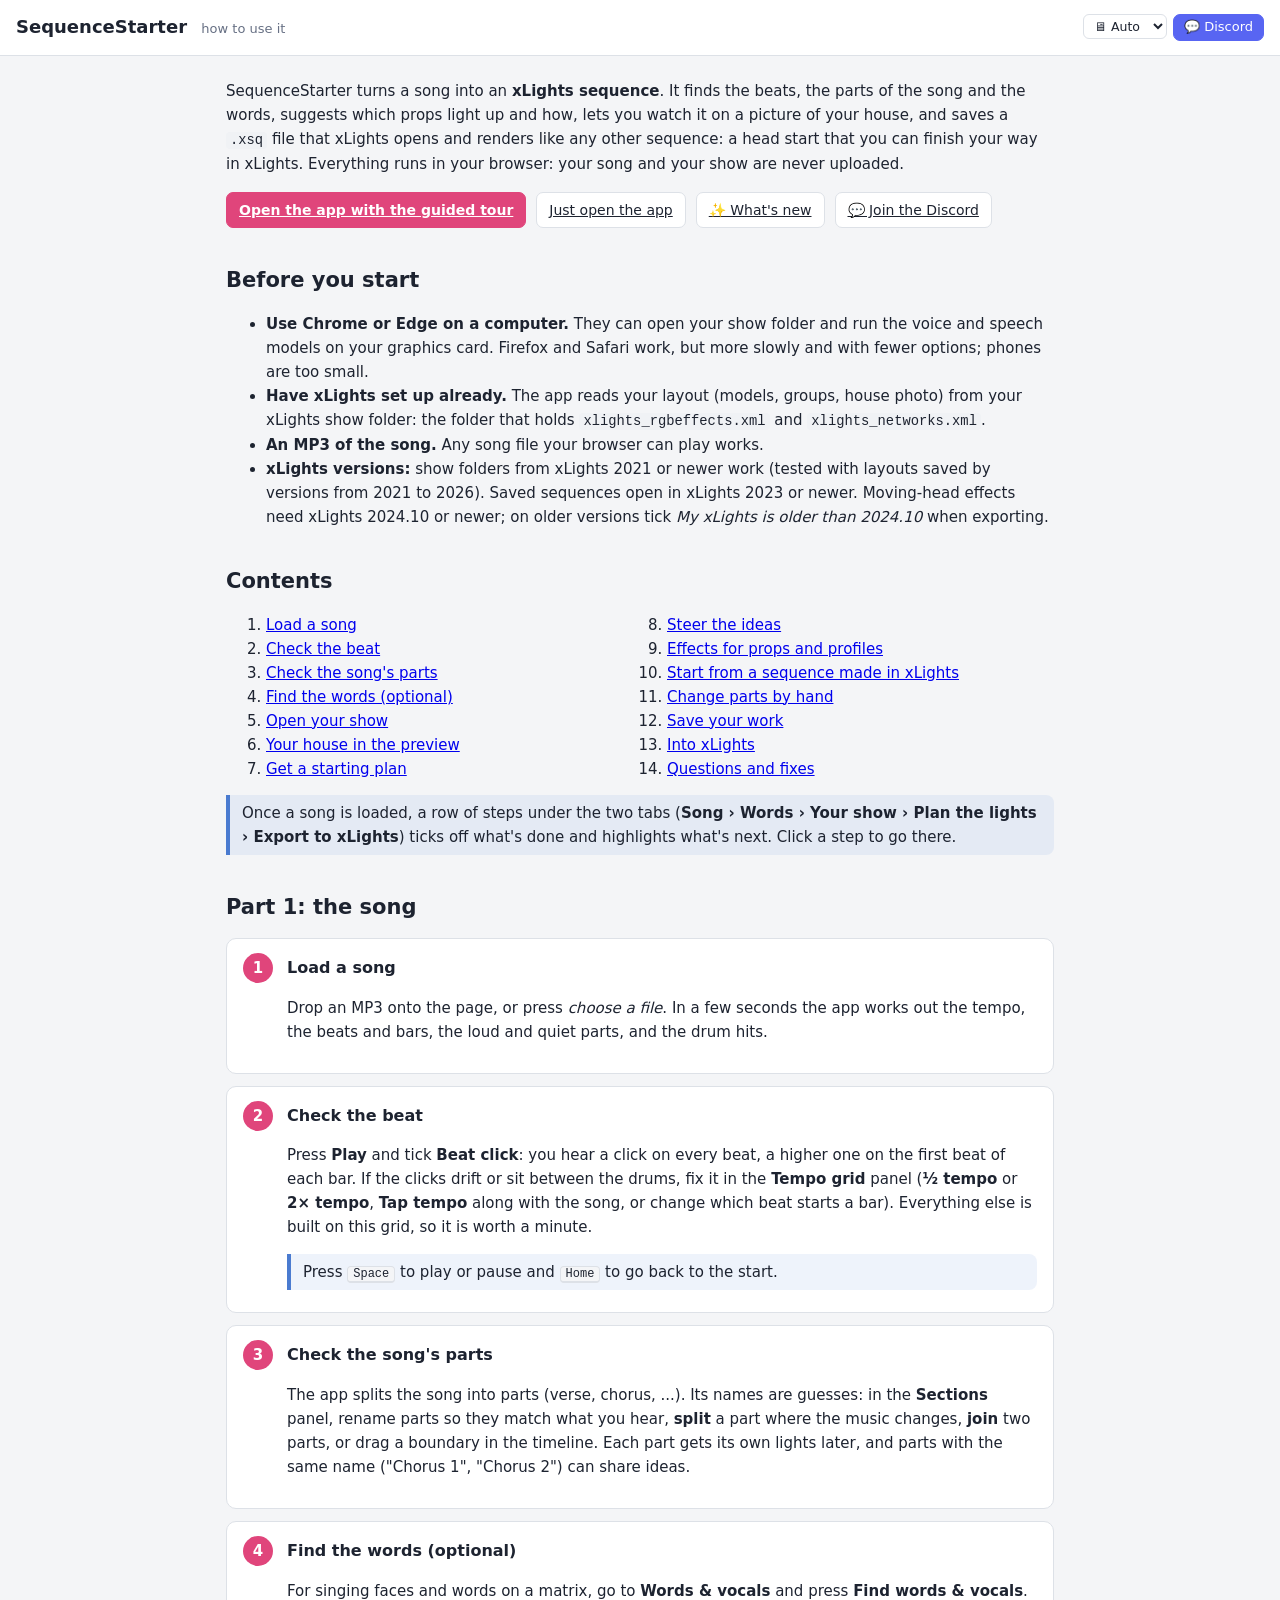
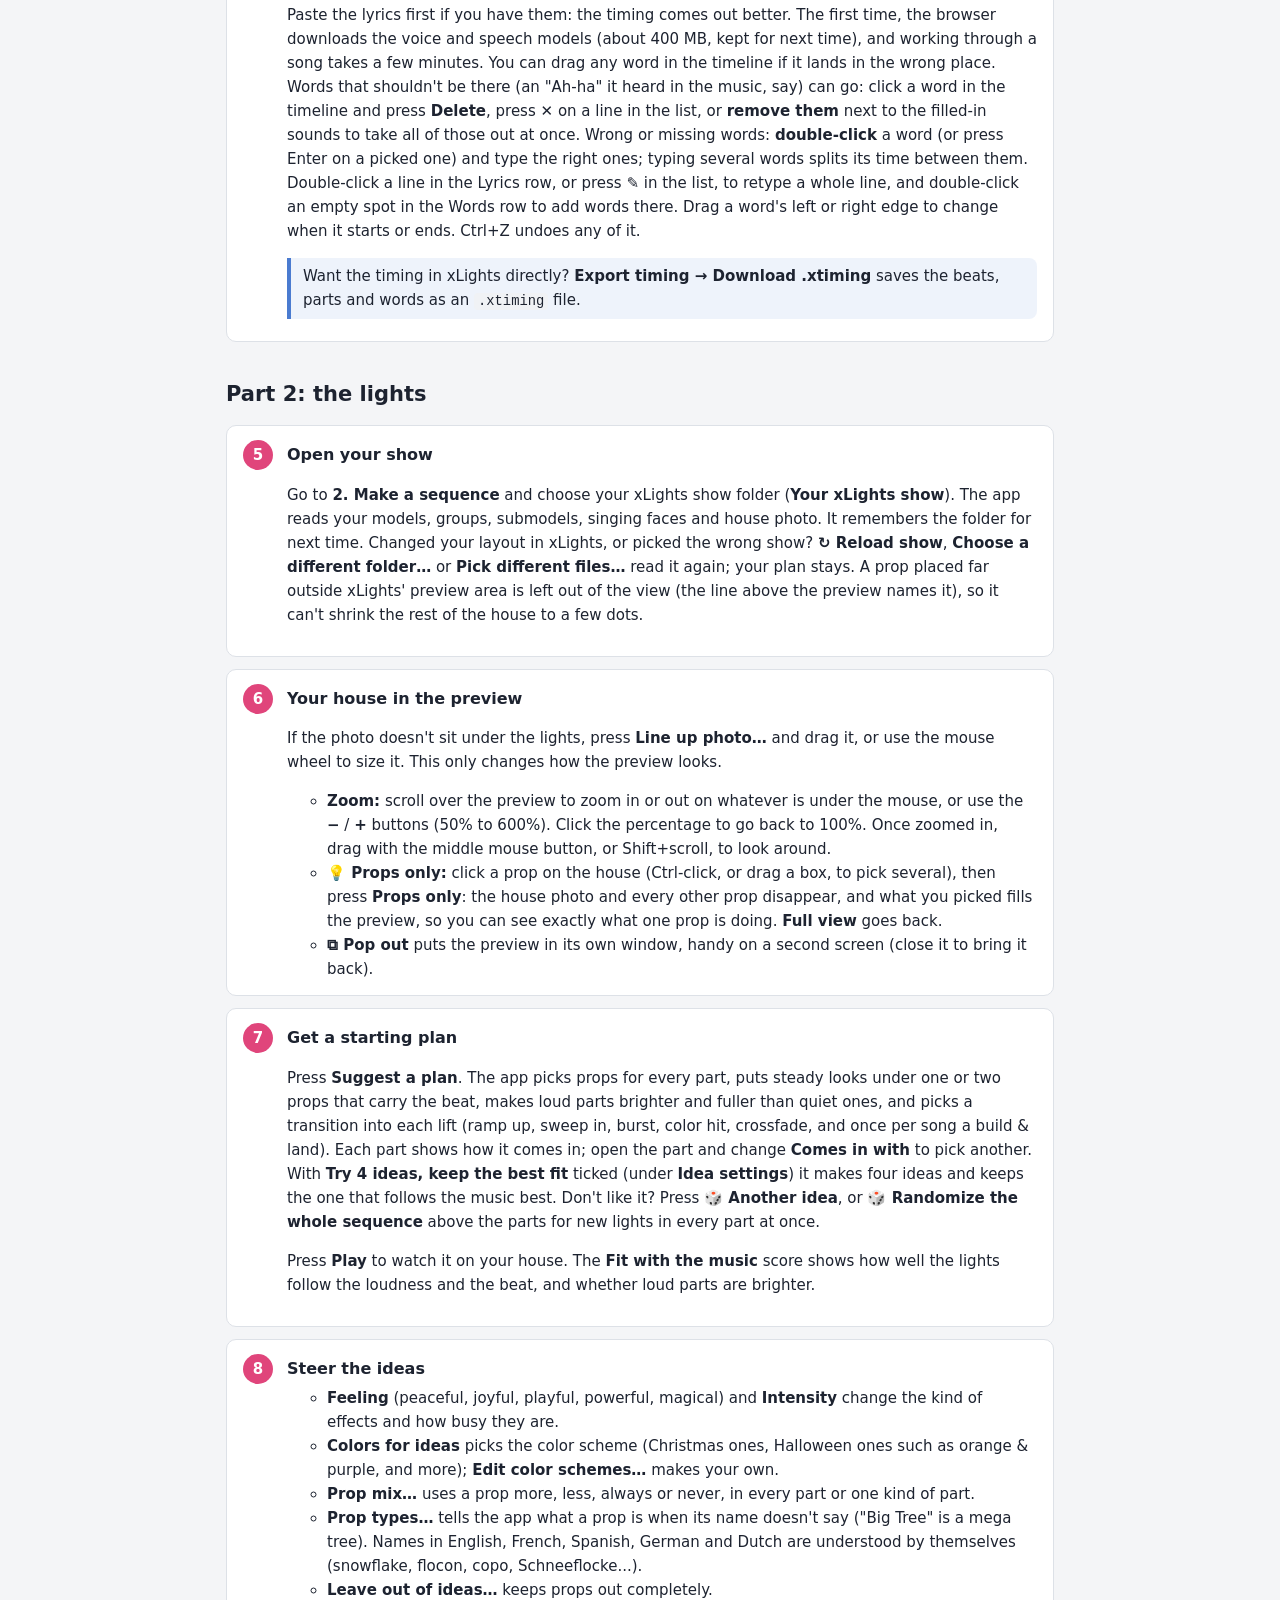
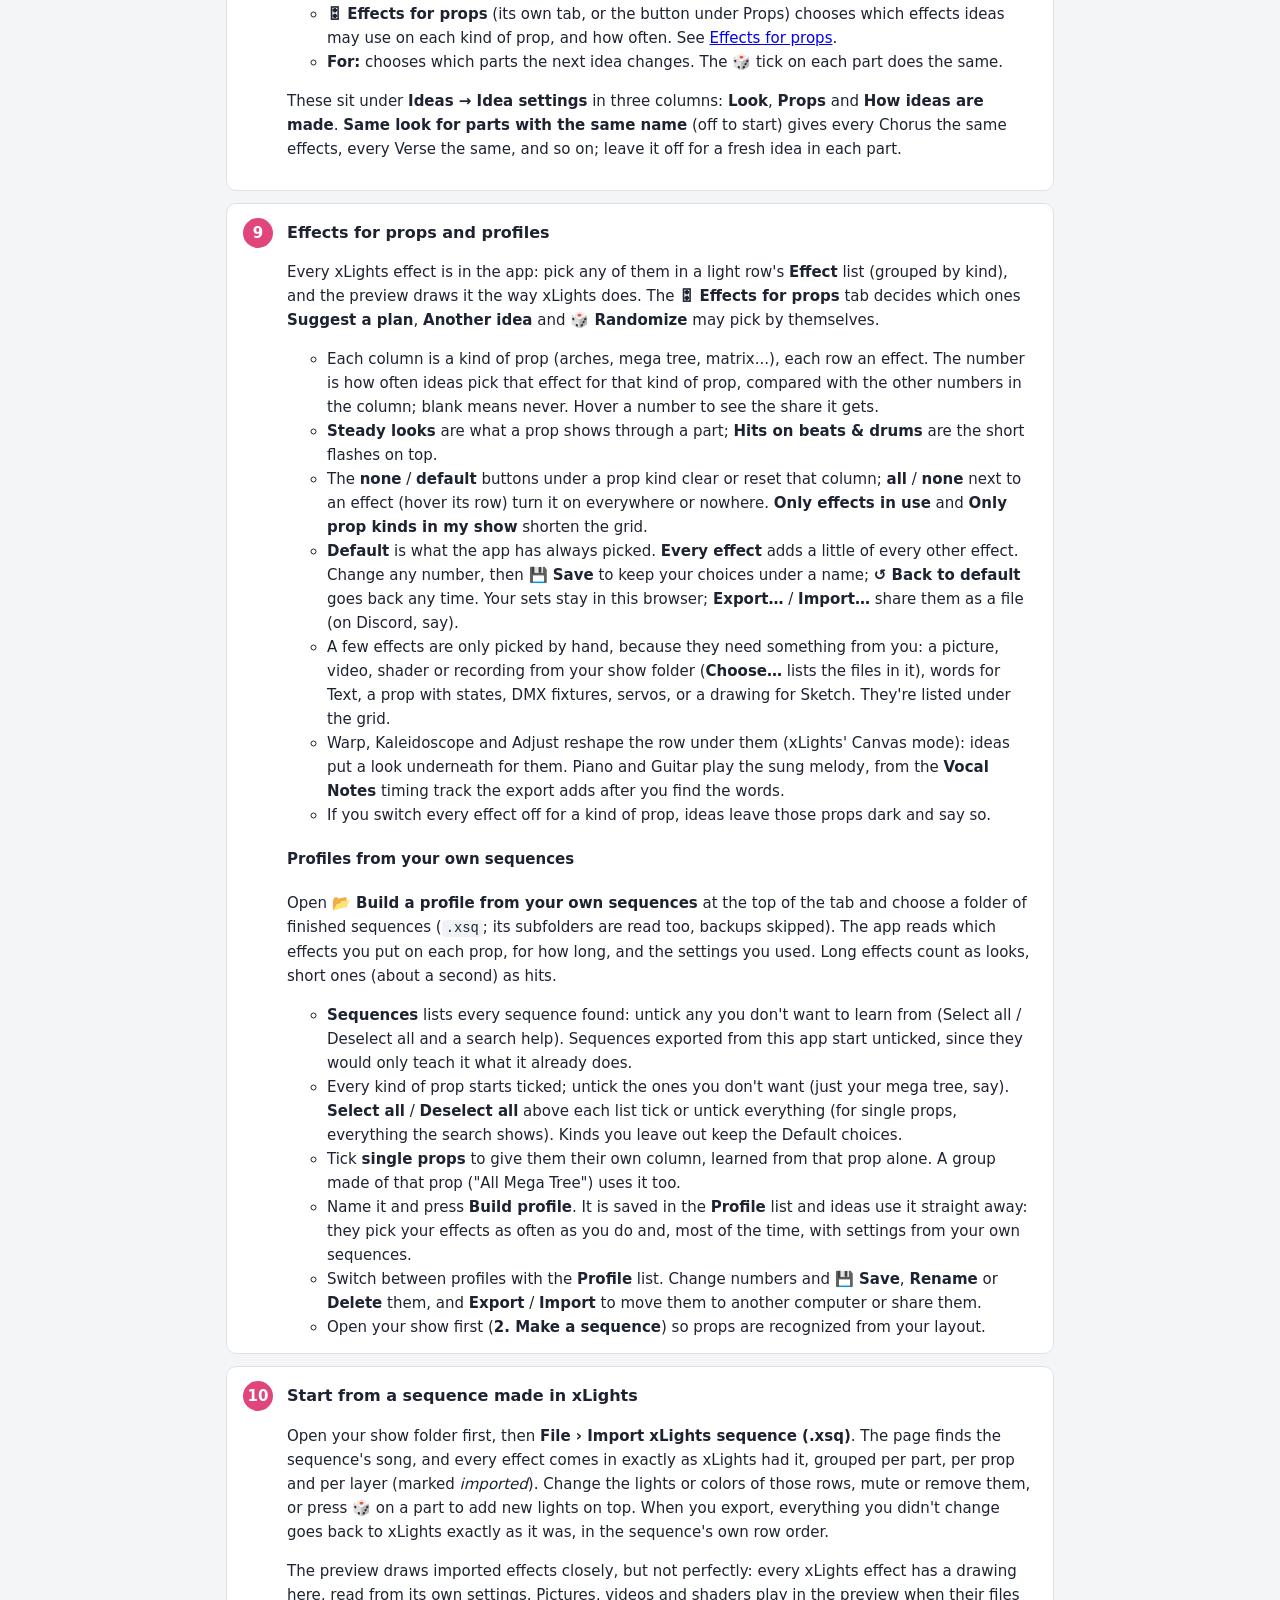
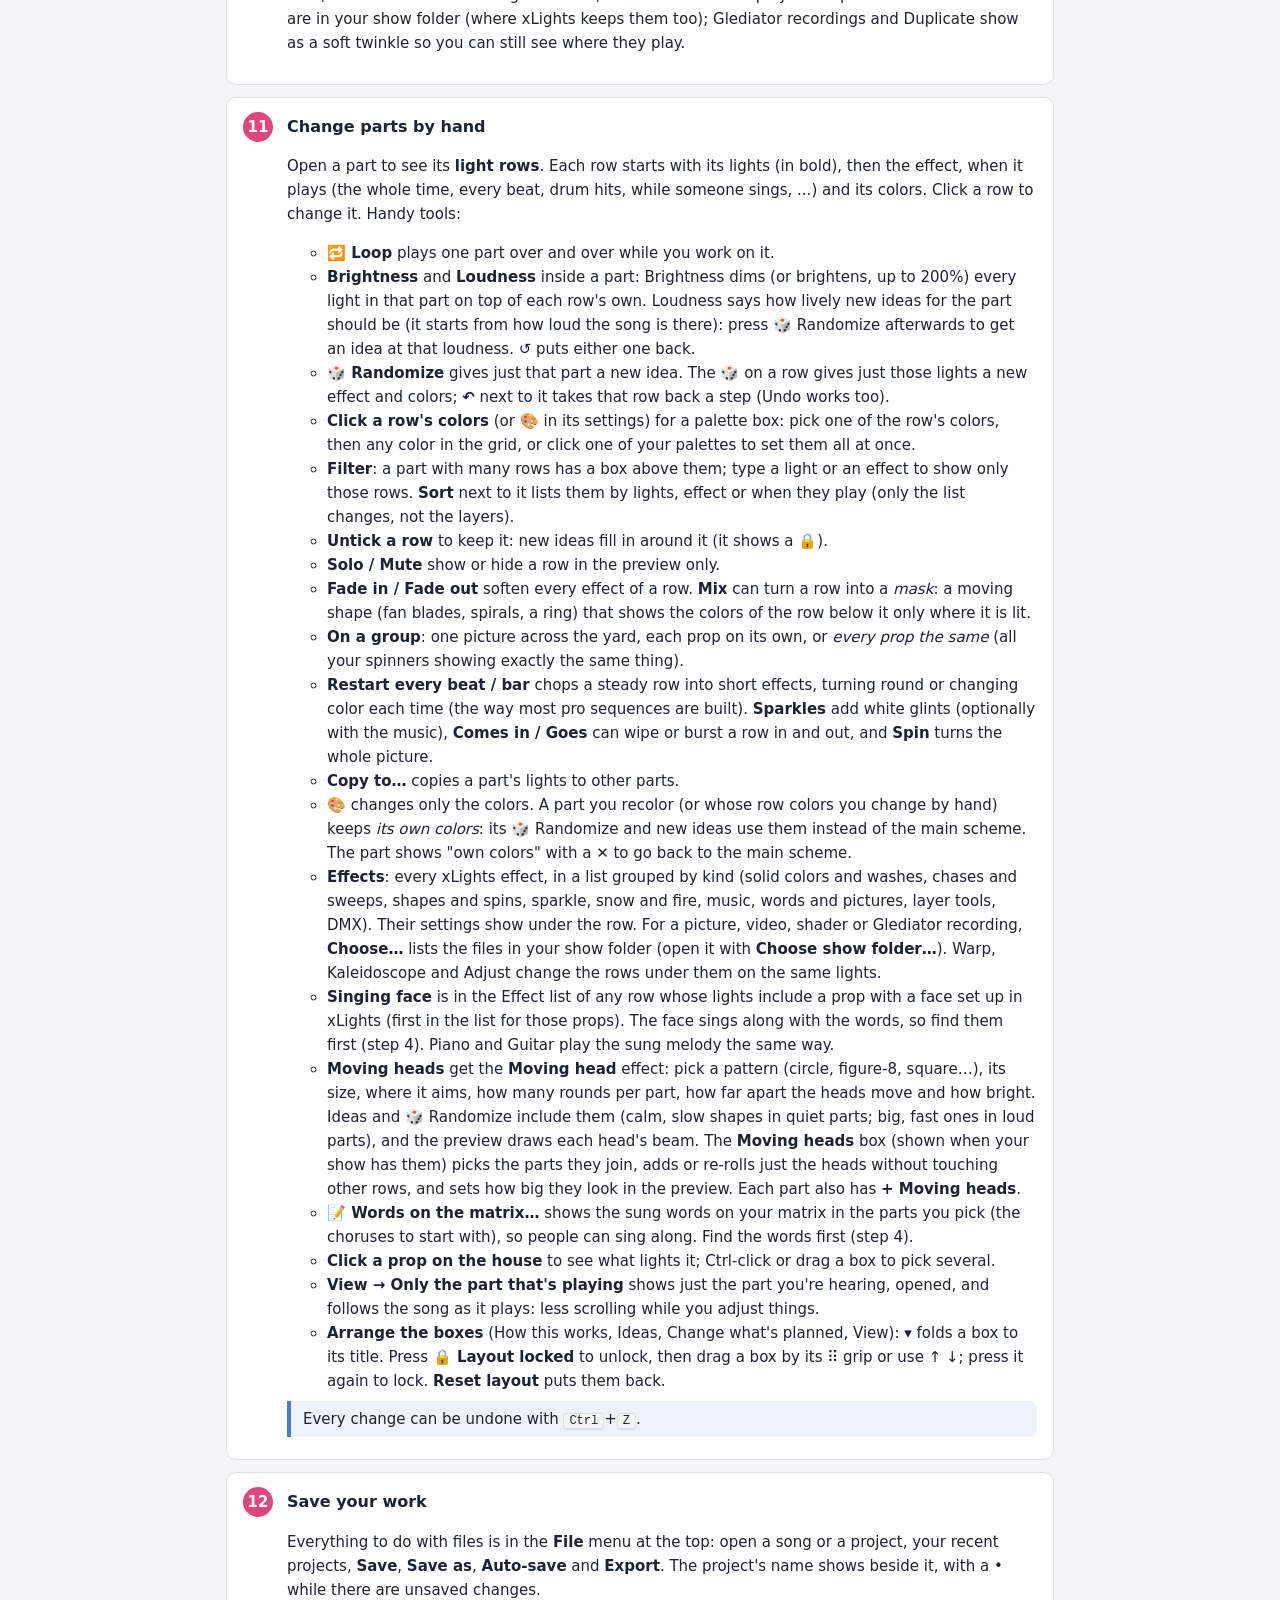
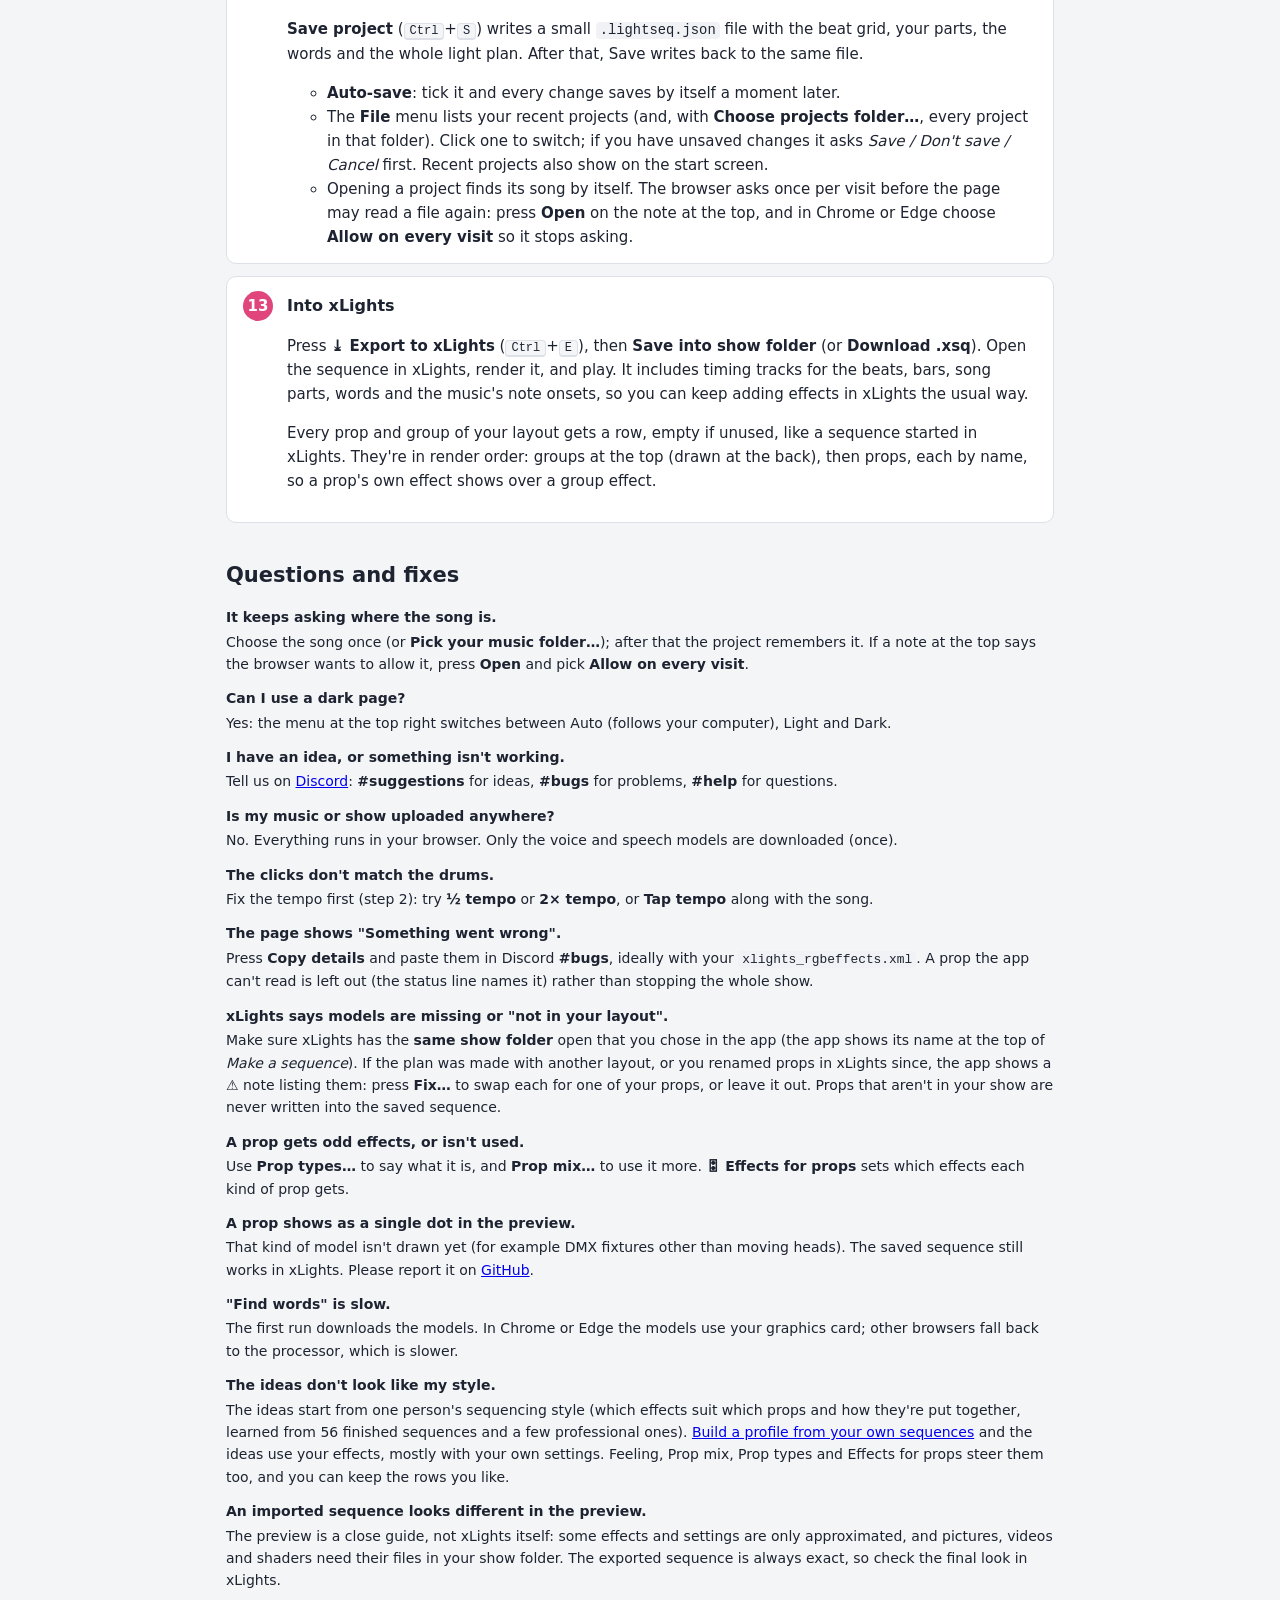
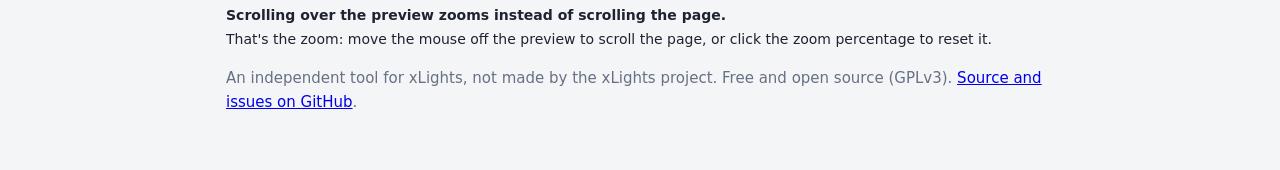
==== tutorial.html @ 77b85367 "Change and add words (double-click, ✎, Enter/F2), resize words from the right edge Co-Authored-By: C" ====
<!doctype html>
<html lang="en">
<head>
<meta charset="utf-8">
<meta name="viewport" content="width=device-width, initial-scale=1">
<title>How to use SequenceStarter</title>
<script src="js/theme.js"></script>
<link rel="stylesheet" href="css/style.css">
<style>
  .guide { max-width: 860px; margin: 0 auto; padding: 8px 16px 48px; line-height: 1.6; }
  .guide h2 { margin: 36px 0 8px; font-size: 21px; }
  .guide h3 { margin: 22px 0 6px; font-size: 16px; }
  .guide p, .guide li { font-size: 15px; }
  .guide ol.steps { counter-reset: s; list-style: none; padding: 0; }
  .guide ol.steps > li { counter-increment: s; position: relative; padding: 14px 16px 14px 60px; margin: 0 0 12px; border: 1px solid var(--line); border-radius: 10px; background: var(--surface); }
  .guide ol.steps > li::before { content: counter(s); position: absolute; left: 16px; top: 14px; width: 30px; height: 30px; border-radius: 50%; background: var(--accent); color: #fff; font-weight: 700; display: grid; place-items: center; }
  .guide ol.steps > li h3 { margin: 2px 0 4px; }
  .guide .tip { border-left: 4px solid var(--wave); padding: 6px 12px; margin: 8px 0; background: color-mix(in srgb, var(--wave) 9%, transparent); border-radius: 0 8px 8px 0; }
  .guide kbd { font: 12px ui-monospace, monospace; border: 1px solid var(--line); border-bottom-width: 2px; border-radius: 4px; padding: 0 5px; background: var(--bg); }
  .guide .toc { columns: 2; font-size: 14px; }
  .guide dt { font-weight: 650; margin-top: 12px; }
  .guide dd { margin: 2px 0 0 0; }
  .guide .cta { display: flex; gap: 10px; flex-wrap: wrap; margin: 16px 0; }
  @media (max-width: 640px) { .guide .toc { columns: 1; } }
</style>
</head>
<body>
<header class="topbar">
  <div class="topbar-row">
    <h1><a href="./" style="color:inherit;text-decoration:none">SequenceStarter</a> <span class="sub">how to use it</span></h1>
    <nav class="help-links"><label class="theme-sel" title="Colors of the page"><span class="sr">Theme</span><select id="themeSel" aria-label="Theme"><option value="auto">🖥 Auto</option><option value="light">☀ Light</option><option value="dark">🌙 Dark</option></select></label> <a class="btn small discord" href="https://discord.gg/xjgWweqCEs" target="_blank" rel="noopener" title="Suggestions, help and show-off on Discord">💬 Discord</a></nav>
  </div>
</header>

<main class="guide">
  <p>SequenceStarter turns a song into an <b>xLights sequence</b>. It finds the beats, the parts of the song
  and the words, suggests which props light up and how, lets you watch it on a picture of your house, and saves a
  <code>.xsq</code> file that xLights opens and renders like any other sequence: a head start that you can finish your way in xLights. Everything runs in your browser:
  your song and your show are never uploaded.</p>

  <div class="cta">
    <a class="btn primary" href="./?tour=1">Open the app with the guided tour</a>
    <a class="btn" href="./">Just open the app</a>
    <a class="btn" href="./?whatsnew=1">✨ What's new</a>
    <a class="btn" href="https://discord.gg/xjgWweqCEs" target="_blank" rel="noopener">💬 Join the Discord</a>
  </div>

  <h2>Before you start</h2>
  <ul>
    <li><b>Use Chrome or Edge on a computer.</b> They can open your show folder and run the voice and speech models on
      your graphics card. Firefox and Safari work, but more slowly and with fewer options; phones are too small.</li>
    <li><b>Have xLights set up already.</b> The app reads your layout (models, groups, house photo) from your xLights
      show folder: the folder that holds <code>xlights_rgbeffects.xml</code> and <code>xlights_networks.xml</code>.</li>
    <li><b>An MP3 of the song.</b> Any song file your browser can play works.</li>
    <li><b>xLights versions:</b> show folders from xLights 2021 or newer work (tested with layouts saved by versions
      from 2021 to 2026). Saved sequences open in xLights 2023 or newer. Moving-head effects need xLights 2024.10 or
      newer; on older versions tick <i>My xLights is older than 2024.10</i> when exporting.</li>
  </ul>

  <h2>Contents</h2>
  <ol class="toc">
    <li><a href="#song">Load a song</a></li>
    <li><a href="#beat">Check the beat</a></li>
    <li><a href="#parts">Check the song's parts</a></li>
    <li><a href="#words">Find the words (optional)</a></li>
    <li><a href="#show">Open your show</a></li>
    <li><a href="#photo">Your house in the preview</a></li>
    <li><a href="#suggest">Get a starting plan</a></li>
    <li><a href="#steer">Steer the ideas</a></li>
    <li><a href="#effects">Effects for props and profiles</a></li>
    <li><a href="#import">Start from a sequence made in xLights</a></li>
    <li><a href="#tweak">Change parts by hand</a></li>
    <li><a href="#save">Save your work</a></li>
    <li><a href="#xlights">Into xLights</a></li>
    <li><a href="#faq">Questions and fixes</a></li>
  </ol>

  <p class="tip">Once a song is loaded, a row of steps under the two tabs (<b>Song › Words › Your show › Plan the lights ›
  Export to xLights</b>) ticks off what's done and highlights what's next. Click a step to go there.</p>

  <h2>Part 1: the song</h2>
  <ol class="steps">
    <li id="song">
      <h3>Load a song</h3>
      <p>Drop an MP3 onto the page, or press <i>choose a file</i>. In a few seconds the app works out the tempo, the
      beats and bars, the loud and quiet parts, and the drum hits.</p>
    </li>
    <li id="beat">
      <h3>Check the beat</h3>
      <p>Press <b>Play</b> and tick <b>Beat click</b>: you hear a click on every beat, a higher one on the first beat of each
      bar. If the clicks drift or sit between the drums, fix it in the <b>Tempo grid</b> panel (<b>½ tempo</b> or <b>2× tempo</b>,
      <b>Tap tempo</b> along with the song, or change which beat starts a bar). Everything else is built on this grid, so it is worth a minute.</p>
      <p class="tip">Press <kbd>Space</kbd> to play or pause and <kbd>Home</kbd> to go back to the start.</p>
    </li>
    <li id="parts">
      <h3>Check the song's parts</h3>
      <p>The app splits the song into parts (verse, chorus, ...). Its names are guesses: in the <b>Sections</b> panel, rename parts so they match
      what you hear, <b>split</b> a part where the music changes, <b>join</b> two parts, or drag a boundary in the
      timeline. Each part gets its own lights later, and parts with the same name ("Chorus 1", "Chorus 2") can share
      ideas.</p>
    </li>
    <li id="words">
      <h3>Find the words (optional)</h3>
      <p>For singing faces and words on a matrix, go to <b>Words &amp; vocals</b> and press <b>Find words &amp; vocals</b>. Paste the lyrics first if you
      have them: the timing comes out better. The first time, the browser downloads the voice and speech models
      (about 400 MB, kept for next time), and working through a song takes a few minutes. You can drag any word in the
      timeline if it lands in the wrong place. Words that shouldn't be there (an "Ah-ha" it heard in the music, say) can
      go: click a word in the timeline and press <b>Delete</b>, press <b>✕</b> on a line in the list, or <b>remove them</b> next to
      the filled-in sounds to take all of those out at once. Wrong or missing words: <b>double-click</b> a word (or press Enter on a
      picked one) and type the right ones; typing several words splits its time between them. Double-click a line in the Lyrics
      row, or press <b>✎</b> in the list, to retype a whole line, and double-click an empty spot in the Words row to add words there.
      Drag a word's left or right edge to change when it starts or ends. Ctrl+Z undoes any of it.</p>
      <p class="tip">Want the timing in xLights directly? <b>Export timing → Download .xtiming</b> saves the beats, parts and words as
      an <code>.xtiming</code> file.</p>
    </li>
  </ol>

  <h2>Part 2: the lights</h2>
  <ol class="steps" start="5" style="counter-reset: s 4">
    <li id="show">
      <h3>Open your show</h3>
      <p>Go to <b>2. Make a sequence</b> and choose your xLights show folder (<b>Your xLights show</b>). The app reads your models, groups,
      submodels, singing faces and house photo. It remembers the folder for next time. Changed your layout in xLights, or
      picked the wrong show? <b>↻ Reload show</b>, <b>Choose a different folder…</b> or <b>Pick different files…</b> read it again;
      your plan stays. A prop placed far outside xLights' preview area is left out of the view (the line above the preview
      names it), so it can't shrink the rest of the house to a few dots.</p>
    </li>
    <li id="photo">
      <h3>Your house in the preview</h3>
      <p>If the photo doesn't sit under the lights, press <b>Line up photo…</b> and drag it, or use the mouse wheel to
      size it. This only changes how the preview looks.</p>
      <ul>
        <li><b>Zoom:</b> scroll over the preview to zoom in or out on whatever is under the mouse, or use the
          <b>−</b> / <b>+</b> buttons (50% to 600%). Click the percentage to go back to 100%. Once zoomed in, drag with the
          middle mouse button, or Shift+scroll, to look around.</li>
        <li><b>💡 Props only:</b> click a prop on the house (Ctrl-click, or drag a box, to pick several), then press
          <b>Props only</b>: the house photo and every other prop disappear, and what you picked fills the preview, so you
          can see exactly what one prop is doing. <b>Full view</b> goes back.</li>
        <li><b>⧉ Pop out</b> puts the preview in its own window, handy on a second screen (close it to bring it back).</li>
      </ul>
    </li>
    <li id="suggest">
      <h3>Get a starting plan</h3>
      <p>Press <b>Suggest a plan</b>. The app picks props for every part, puts steady looks under one or two props
      that carry the beat, makes loud parts brighter and fuller than quiet ones, and picks a transition into each
      lift (ramp up, sweep in, burst, color hit, crossfade, and once per song a build &amp; land). Each part shows how it
      comes in; open the part and change <b>Comes in with</b> to pick another. With <b>Try 4 ideas, keep the best fit</b> ticked (under <b>Idea settings</b>) it makes four ideas and keeps the one that
      follows the music best. Don't like it? Press <b>🎲 Another idea</b>, or <b>🎲 Randomize the whole
      sequence</b> above the parts for new lights in every part at once.</p>
      <p>Press <b>Play</b> to watch it on your house. The <b>Fit with the music</b> score shows how well the lights
      follow the loudness and the beat, and whether loud parts are brighter.</p>
    </li>
    <li id="steer">
      <h3>Steer the ideas</h3>
      <ul>
        <li><b>Feeling</b> (peaceful, joyful, playful, powerful, magical) and <b>Intensity</b> change the kind of effects and how busy they are.</li>
        <li><b>Colors for ideas</b> picks the color scheme (Christmas ones, Halloween ones such as orange &amp; purple,
          and more); <b>Edit color schemes…</b> makes your own.</li>
        <li><b>Prop mix…</b> uses a prop more, less, always or never, in every part or one kind of part.</li>
        <li><b>Prop types…</b> tells the app what a prop is when its name doesn't say ("Big Tree" is a mega tree). Names in
          English, French, Spanish, German and Dutch are understood by themselves (snowflake, flocon, copo, Schneeflocke...).</li>
        <li><b>Leave out of ideas…</b> keeps props out completely.</li>
        <li><b>🎛 Effects for props</b> (its own tab, or the button under Props) chooses which effects ideas may use on each
          kind of prop, and how often. See <a href="#effects">Effects for props</a>.</li>
        <li><b>For:</b> chooses which parts the next idea changes. The 🎲 tick on each part does the same.</li>
      </ul>
      <p>These sit under <b>Ideas → Idea settings</b> in three columns: <b>Look</b>, <b>Props</b> and <b>How ideas are
      made</b>. <b>Same look for parts with the same name</b> (off to start) gives every Chorus the same effects, every
      Verse the same, and so on; leave it off for a fresh idea in each part.</p>
    </li>
    <li id="effects">
      <h3>Effects for props and profiles</h3>
      <p>Every xLights effect is in the app: pick any of them in a light row's <b>Effect</b> list (grouped by kind), and the
      preview draws it the way xLights does. The <b>🎛 Effects for props</b> tab decides which ones <b>Suggest a plan</b>,
      <b>Another idea</b> and <b>🎲 Randomize</b> may pick by themselves.</p>
      <ul>
        <li>Each column is a kind of prop (arches, mega tree, matrix...), each row an effect. The number is how often ideas pick
          that effect for that kind of prop, compared with the other numbers in the column; blank means never. Hover a number
          to see the share it gets.</li>
        <li><b>Steady looks</b> are what a prop shows through a part; <b>Hits on beats &amp; drums</b> are the short flashes on top.</li>
        <li>The <b>none</b> / <b>default</b> buttons under a prop kind clear or reset that column; <b>all</b> / <b>none</b> next to an
          effect (hover its row) turn it on everywhere or nowhere. <b>Only effects in use</b> and <b>Only prop kinds in my show</b>
          shorten the grid.</li>
        <li><b>Default</b> is what the app has always picked. <b>Every effect</b> adds a little of every other effect. Change any
          number, then <b>💾 Save</b> to keep your choices under a name; <b>↺ Back to default</b> goes back any time. Your sets stay
          in this browser; <b>Export…</b> / <b>Import…</b> share them as a file (on Discord, say).</li>
        <li>A few effects are only picked by hand, because they need something from you: a picture, video, shader or recording
          from your show folder (<b>Choose…</b> lists the files in it), words for Text, a prop with states, DMX fixtures, servos,
          or a drawing for Sketch. They're listed under the grid.</li>
        <li>Warp, Kaleidoscope and Adjust reshape the row under them (xLights' Canvas mode): ideas put a look underneath for them.
          Piano and Guitar play the sung melody, from the <b>Vocal Notes</b> timing track the export adds after you find the words.</li>
        <li>If you switch every effect off for a kind of prop, ideas leave those props dark and say so.</li>
      </ul>
      <h4>Profiles from your own sequences</h4>
      <p>Open <b>📂 Build a profile from your own sequences</b> at the top of the tab and choose a folder of finished
      sequences (<code>.xsq</code>; its subfolders are read too, backups skipped). The app reads which effects you put on each
      prop, for how long, and the settings you used. Long effects count as looks, short ones (about a second) as hits.</p>
      <ul>
        <li><b>Sequences</b> lists every sequence found: untick any you don't want to learn from (Select all / Deselect all and a search help). Sequences exported from this app start unticked, since they would only teach it what it already does.</li>
        <li>Every kind of prop starts ticked; untick the ones you don't want (just your mega tree, say). <b>Select all</b> / <b>Deselect all</b> above each list tick or untick everything (for single props, everything the search shows). Kinds you leave out keep the Default choices.</li>
        <li>Tick <b>single props</b> to give them their own column, learned from that prop alone. A group made of that prop
          ("All Mega Tree") uses it too.</li>
        <li>Name it and press <b>Build profile</b>. It is saved in the <b>Profile</b> list and ideas use it straight away: they
          pick your effects as often as you do and, most of the time, with settings from your own sequences.</li>
        <li>Switch between profiles with the <b>Profile</b> list. Change numbers and <b>💾 Save</b>, <b>Rename</b> or <b>Delete</b>
          them, and <b>Export</b> / <b>Import</b> to move them to another computer or share them.</li>
        <li>Open your show first (<b>2. Make a sequence</b>) so props are recognized from your layout.</li>
      </ul>
    </li>
    <li id="import">
      <h3>Start from a sequence made in xLights</h3>
      <p>Open your show folder first, then <b>File › Import xLights sequence (.xsq)</b>. The page finds the sequence's
      song, and every effect comes in exactly as xLights had it, grouped per part, per prop and per layer
      (marked <i>imported</i>). Change the lights or colors of those rows, mute or remove them, or press 🎲 on a part to
      add new lights on top. When you export, everything you didn't change goes back to xLights exactly as it was,
      in the sequence's own row order.</p>
      <p>The preview draws imported effects closely, but not perfectly: every xLights effect has a drawing here, read from
      its own settings. Pictures, videos and shaders play in the preview when their files are in your show folder (where
      xLights keeps them too); Glediator recordings and Duplicate show as a soft twinkle so you can still see where they play.</p>
    </li>
    <li id="tweak">
      <h3>Change parts by hand</h3>
      <p>Open a part to see its <b>light rows</b>. Each row starts with its lights (in bold), then the effect, when it plays
      (the whole time, every beat, drum hits, while someone sings, ...) and its colors. Click a row to change it. Handy tools:</p>
      <ul>
        <li><b>🔁 Loop</b> plays one part over and over while you work on it.</li>
        <li><b>Brightness</b> and <b>Loudness</b> inside a part: Brightness dims (or brightens, up to 200%) every light in that part
        on top of each row's own. Loudness says how lively new ideas for the part should be (it starts from how loud the song
        is there): press 🎲 Randomize afterwards to get an idea at that loudness. ↺ puts either one back.</li>
        <li><b>🎲 Randomize</b> gives just that part a new idea. The <b>🎲</b> on a row gives just those lights a new effect
        and colors; <b>↶</b> next to it takes that row back a step (Undo works too).</li>
        <li><b>Click a row's colors</b> (or 🎨 in its settings) for a palette box: pick one of the row's colors, then any
        color in the grid, or click one of your palettes to set them all at once.</li>
        <li><b>Filter</b>: a part with many rows has a box above them; type a light or an effect to show only those rows.
        <b>Sort</b> next to it lists them by lights, effect or when they play (only the list changes, not the layers).</li>
        <li><b>Untick a row</b> to keep it: new ideas fill in around it (it shows a 🔒).</li>
        <li><b>Solo / Mute</b> show or hide a row in the preview only.</li>
        <li><b>Fade in / Fade out</b> soften every effect of a row. <b>Mix</b> can turn a row into a <i>mask</i>: a moving
        shape (fan blades, spirals, a ring) that shows the colors of the row below it only where it is lit.</li>
        <li><b>On a group</b>: one picture across the yard, each prop on its own, or <i>every prop the same</i> (all your
        spinners showing exactly the same thing).</li>
        <li><b>Restart every beat / bar</b> chops a steady row into short effects, turning round or changing color each
        time (the way most pro sequences are built). <b>Sparkles</b> add white glints (optionally with the music),
        <b>Comes in / Goes</b> can wipe or burst a row in and out, and <b>Spin</b> turns the whole picture.</li>
        <li><b>Copy to…</b> copies a part's lights to other parts.</li>
        <li><b>🎨</b> changes only the colors. A part you recolor (or whose row colors you change by hand) keeps
          <i>its own colors</i>: its 🎲 Randomize and new ideas use them instead of the main scheme. The part shows
          "own colors" with a ✕ to go back to the main scheme.</li>
        <li><b>Effects</b>: every xLights effect, in a list grouped by kind (solid colors and washes, chases and sweeps,
          shapes and spins, sparkle, snow and fire, music, words and pictures, layer tools, DMX). Their settings show
          under the row. For a picture, video, shader or Glediator recording, <b>Choose…</b> lists the files in your show
          folder (open it with <b>Choose show folder…</b>). Warp, Kaleidoscope and Adjust change the rows under them on the
          same lights.</li>
        <li><b>Singing face</b> is in the Effect list of any row whose lights include a prop with a face set up in xLights
          (first in the list for those props). The face sings along with the words, so find them first (step 4).
          Piano and Guitar play the sung melody the same way.</li>
        <li><b>Moving heads</b> get the <b>Moving head</b> effect: pick a pattern (circle, figure-8, square…), its size, where
          it aims, how many rounds per part, how far apart the heads move and how bright. Ideas and 🎲 Randomize include them
          (calm, slow shapes in quiet parts; big, fast ones in loud parts), and the preview draws each head's beam.
          The <b>Moving heads</b> box (shown when your show has them) picks the parts they join, adds or re-rolls just the
          heads without touching other rows, and sets how big they look in the preview. Each part also has
          <b>+ Moving heads</b>.</li>
        <li><b>📝 Words on the matrix…</b> shows the sung words on your matrix in the parts you pick (the choruses to
          start with), so people can sing along. Find the words first (step 4).</li>
        <li><b>Click a prop on the house</b> to see what lights it; Ctrl-click or drag a box to pick several.</li>
        <li><b>View → Only the part that's playing</b> shows just the part you're hearing, opened, and follows the song
          as it plays: less scrolling while you adjust things.</li>
        <li><b>Arrange the boxes</b> (How this works, Ideas, Change what's planned, View): ▾ folds a box to its title.
          Press <b>🔒 Layout locked</b> to unlock, then drag a box by its ⠿ grip or use ↑ ↓; press it again to lock.
          <b>Reset layout</b> puts them back.</li>
      </ul>
      <p class="tip">Every change can be undone with <kbd>Ctrl</kbd>+<kbd>Z</kbd>.</p>
    </li>
    <li id="save">
      <h3>Save your work</h3>
      <p>Everything to do with files is in the <b>File</b> menu at the top: open a song or a project, your recent
      projects, <b>Save</b>, <b>Save as</b>, <b>Auto-save</b> and <b>Export</b>. The project's name shows beside it, with a •
      while there are unsaved changes.</p>
      <p><b>Save project</b> (<kbd>Ctrl</kbd>+<kbd>S</kbd>) writes a small <code>.lightseq.json</code> file with the beat grid, your parts,
      the words and the whole light plan. After that, Save writes back to the same file.</p>
      <ul>
        <li><b>Auto-save</b>: tick it and every change saves by itself a moment later.</li>
        <li>The <b>File</b> menu lists your recent projects (and, with <b>Choose projects folder…</b>, every project in
          that folder). Click one to switch; if you have unsaved changes it asks <i>Save / Don't save / Cancel</i> first.
          Recent projects also show on the start screen.</li>
        <li>Opening a project finds its song by itself. The browser asks once per visit before the page may read a
          file again: press <b>Open</b> on the note at the top, and in Chrome or Edge choose <b>Allow on every
          visit</b> so it stops asking.</li>
      </ul>
    </li>
    <li id="xlights">
      <h3>Into xLights</h3>
      <p>Press <b>⤓ Export to xLights</b> (<kbd>Ctrl</kbd>+<kbd>E</kbd>), then <b>Save into show folder</b> (or <b>Download .xsq</b>). Open the sequence
      in xLights, render it, and play. It includes timing tracks for the beats, bars, song parts, words and the music's
      note onsets, so you can keep adding effects in xLights the usual way.</p>
      <p>Every prop and group of your layout gets a row, empty if unused, like a sequence started in xLights. They're in
      render order: groups at the top (drawn at the back), then props, each by name, so a prop's own effect shows over a
      group effect.</p>
    </li>
  </ol>

  <h2 id="faq">Questions and fixes</h2>
  <dl>
    <dt>It keeps asking where the song is.</dt>
    <dd>Choose the song once (or <b>Pick your music folder…</b>); after that the project remembers it. If a note at
      the top says the browser wants to allow it, press <b>Open</b> and pick <b>Allow on every visit</b>.</dd>
    <dt>Can I use a dark page?</dt>
    <dd>Yes: the menu at the top right switches between Auto (follows your computer), Light and Dark.</dd>
    <dt>I have an idea, or something isn't working.</dt>
    <dd>Tell us on <a href="https://discord.gg/xjgWweqCEs">Discord</a>: <b>#suggestions</b> for ideas, <b>#bugs</b> for problems, <b>#help</b> for questions.</dd>
    <dt>Is my music or show uploaded anywhere?</dt>
    <dd>No. Everything runs in your browser. Only the voice and speech models are downloaded (once).</dd>
    <dt>The clicks don't match the drums.</dt>
    <dd>Fix the tempo first (step 2): try <b>½ tempo</b> or <b>2× tempo</b>, or <b>Tap tempo</b> along with the song.</dd>
    <dt>The page shows "Something went wrong".</dt>
    <dd>Press <b>Copy details</b> and paste them in Discord <b>#bugs</b>, ideally with your <code>xlights_rgbeffects.xml</code>.
      A prop the app can't read is left out (the status line names it) rather than stopping the whole show.</dd>
    <dt>xLights says models are missing or "not in your layout".</dt>
    <dd>Make sure xLights has the <b>same show folder</b> open that you chose in the app (the app shows its name at the top
      of <i>Make a sequence</i>). If the plan was made with another layout, or you renamed props in xLights since, the app
      shows a ⚠ note listing them: press <b>Fix…</b> to swap each for one of your props, or leave it out. Props that aren't
      in your show are never written into the saved sequence.</dd>
    <dt>A prop gets odd effects, or isn't used.</dt>
    <dd>Use <b>Prop types…</b> to say what it is, and <b>Prop mix…</b> to use it more. <b>🎛 Effects for props</b> sets which
      effects each kind of prop gets.</dd>
    <dt>A prop shows as a single dot in the preview.</dt>
    <dd>That kind of model isn't drawn yet (for example DMX fixtures other than moving heads). The saved sequence still
      works in xLights. Please report it on <a href="https://github.com/socman1984-hub/SequenceStarter/issues">GitHub</a>.</dd>
    <dt>"Find words" is slow.</dt>
    <dd>The first run downloads the models. In Chrome or Edge the models use your graphics card; other browsers fall
      back to the processor, which is slower.</dd>
    <dt>The ideas don't look like my style.</dt>
    <dd>The ideas start from one person's sequencing style (which effects suit which props and how they're put
      together, learned from 56 finished sequences and a few professional ones). <a href="#effects">Build a profile from your
      own sequences</a> and the ideas use your effects, mostly with your own settings. Feeling, Prop mix, Prop types and
      Effects for props steer them too, and you can keep the rows you like.</dd>
    <dt>An imported sequence looks different in the preview.</dt>
    <dd>The preview is a close guide, not xLights itself: some effects and settings are only approximated, and
      pictures, videos and shaders need their files in your show folder. The exported sequence is always exact, so
      check the final look in xLights.</dd>
    <dt>Scrolling over the preview zooms instead of scrolling the page.</dt>
    <dd>That's the zoom: move the mouse off the preview to scroll the page, or click the zoom percentage to reset it.</dd>
  </dl>

  <p class="muted small">An independent tool for xLights, not made by the xLights project. Free and open source (GPLv3).
  <a href="https://github.com/socman1984-hub/SequenceStarter">Source and issues on GitHub</a>.</p>
</main>
</body>
</html>
---- css/style.css ----
:root {
    --bg: #f4f5f7;
    --surface: #ffffff;
    --lane: #f0f2f5;
    --line: #dde1e7;
    --text: #1d2330;
    --muted: #677084;
    --accent: #e0457b;
    --accent-ink: #ffffff;
    --wave: #4a7bd0;
    --playhead: #f2a20c;
    --good: #1f8a4c;
    --ok: #a86a00;
    --bad: #c23b3b;
    --radius: 10px;
    color-scheme: light;
}
@media (prefers-color-scheme: dark) {
    :root:not([data-theme="light"]) {
        --bg: #12151c;
        --surface: #1a1e27;
        --lane: #212632;
        --line: #2e3442;
        --text: #e7eaf0;
        --muted: #9099ad;
        --accent: #ff5c93;
        --wave: #6f9cf0;
        --playhead: #ffbe3b;
        --good: #4cc47e;
        --ok: #e5a93a;
        --bad: #ef6b6b;
        color-scheme: dark;
    }
}
:root[data-theme="dark"] {
    --bg: #12151c; --surface: #1a1e27; --lane: #212632; --line: #2e3442;
    --text: #e7eaf0; --muted: #9099ad; --accent: #ff5c93; --wave: #6f9cf0;
    --playhead: #ffbe3b; --good: #4cc47e; --ok: #e5a93a; --bad: #ef6b6b;
    color-scheme: dark;
}

* { box-sizing: border-box; }
/* the hidden attribute must win over any display rule below (rows, banner, panels) */
[hidden] { display: none !important; }
body {
    margin: 0;
    background: var(--bg);
    color: var(--text);
    font: 14px/1.45 system-ui, -apple-system, "Segoe UI", sans-serif;
}
main { max-width: 1280px; margin: 0 auto; padding: 16px; }
.topbar { padding: 14px 16px; border-bottom: 1px solid var(--line); background: var(--surface); }
.topbar h1 { margin: 0; font-size: 18px; font-weight: 650; max-width: 1248px; margin: 0 auto; }
.topbar .sub { font-weight: 400; color: var(--muted); font-size: 13px; margin-left: 8px; }

.drop {
    border: 2px dashed var(--line);
    border-radius: var(--radius);
    background: var(--surface);
    padding: 28px 16px;
    text-align: center;
    transition: border-color .15s, background .15s;
}
.drop.over { border-color: var(--accent); }
.drop-title { font-size: 17px; font-weight: 600; margin: 0 0 4px; }
.drop-hint { margin: 0; color: var(--muted); }
.status { margin: 10px 0 0; min-height: 1.4em; font-variant-numeric: tabular-nums; }
.status.error { color: var(--bad); }

button.link {
    background: none; border: 0; padding: 0; color: var(--accent);
    font: inherit; cursor: pointer; text-decoration: underline;
}
.btn {
    font: inherit; border: 1px solid var(--line); background: var(--surface); color: var(--text);
    padding: 6px 12px; border-radius: 7px; cursor: pointer;
}
.btn:hover { border-color: var(--muted); }
.btn.primary { background: var(--accent); border-color: var(--accent); color: var(--accent-ink); font-weight: 600; }
.btnrow { display: flex; flex-wrap: wrap; gap: 8px; margin-top: 12px; }

#results { margin-top: 16px; }
.songbar {
    display: flex; flex-wrap: wrap; gap: 12px; justify-content: space-between; align-items: center;
    background: var(--surface); border-radius: var(--radius); padding: 12px 16px; border: 1px solid var(--line);
}
.song-name { font-size: 17px; font-weight: 650; overflow-wrap: anywhere; }
.song-meta { color: var(--muted); font-size: 13px; }
.transport { display: flex; align-items: center; gap: 14px; flex-wrap: wrap; }
.chk { display: inline-flex; gap: 5px; align-items: center; cursor: pointer; }
.clock { font-variant-numeric: tabular-nums; font-family: ui-monospace, Consolas, monospace; min-width: 9ch; }

.stats { display: grid; grid-template-columns: repeat(auto-fit, minmax(150px, 1fr)); gap: 10px; margin: 12px 0; }
.stat { background: var(--surface); border: 1px solid var(--line); border-radius: var(--radius); padding: 10px 14px; }
.stat .k { color: var(--muted); font-size: 12px; text-transform: uppercase; letter-spacing: .04em; }
.stat .v { font-size: 20px; font-weight: 650; font-variant-numeric: tabular-nums; }
.stat .s { color: var(--muted); font-size: 12px; }

.timeline-wrap { background: var(--surface); border: 1px solid var(--line); border-radius: var(--radius); padding: 10px 12px; }
.zoom { display: flex; align-items: center; gap: 8px; color: var(--muted); font-size: 12px; margin-bottom: 6px; }
.zoom input { width: 220px; max-width: 60vw; }
.timeline { width: 100%; overflow: hidden; cursor: crosshair; outline: none; border-radius: 6px; }
.timeline canvas { display: block; }
.hint { margin: 8px 0 0; color: var(--muted); font-size: 12px; }

.cols { display: grid; grid-template-columns: 1fr 1.3fr; gap: 12px; margin-top: 12px; }
@media (max-width: 820px) { .cols { grid-template-columns: 1fr; } }
.panel { background: var(--surface); border: 1px solid var(--line); border-radius: var(--radius); padding: 14px 16px; margin-top: 0; }
.cols + .panel { margin-top: 12px; }
.panel h2 { margin: 0 0 2px; font-size: 15px; }
.panel-note { margin: 0 0 12px; color: var(--muted); font-size: 13px; }
.form { display: flex; flex-wrap: wrap; gap: 12px; }
.form label { display: flex; flex-direction: column; gap: 3px; font-size: 12px; color: var(--muted); }
.form input, .form select, .sections input {
    font: inherit; color: var(--text); background: var(--bg); border: 1px solid var(--line);
    border-radius: 6px; padding: 5px 8px; width: 120px;
}
.fit { margin: 12px 0 0; font-size: 13px; padding: 8px 10px; border-radius: 7px; background: var(--lane); }
.fit:empty { display: none; }
.fit.good { border-left: 3px solid var(--good); }
.fit.ok { border-left: 3px solid var(--ok); }
.fit.bad { border-left: 3px solid var(--bad); }

.sections { width: 100%; border-collapse: collapse; }
.sections th { text-align: left; font-size: 12px; color: var(--muted); font-weight: 500; padding: 4px 6px; border-bottom: 1px solid var(--line); }
.sections td { padding: 4px 6px; border-bottom: 1px solid var(--line); white-space: nowrap; }
.sections td.num { font-variant-numeric: tabular-nums; }
.sections input { width: 100%; min-width: 120px; }
.sections td:nth-child(3) { display: flex; align-items: center; gap: 6px; width: 100%; }
.swatch { width: 10px; height: 10px; border-radius: 3px; flex: none; }
.meter { display: inline-block; width: 70px; height: 7px; background: var(--lane); border-radius: 4px; overflow: hidden; vertical-align: middle; }
.meter span { display: block; height: 100%; background: var(--accent); }

.tracks { display: grid; grid-template-columns: repeat(auto-fill, minmax(230px, 1fr)); gap: 6px 14px; margin-bottom: 12px; }
.track { display: flex; gap: 6px; align-items: baseline; cursor: pointer; }
.track span { color: var(--muted); font-size: 12px; }
.drop.compact .status { margin: 0; }

#vocalPanel { margin-top: 12px; }
.panel + .panel { margin-top: 12px; }
.lyrics-label { display: block; font-size: 13px; font-weight: 600; margin-bottom: 4px; }
.lyrics-label span { font-weight: 400; color: var(--muted); }
#lyricsText {
    width: 100%; font: 13px/1.5 ui-monospace, Consolas, monospace; color: var(--text);
    background: var(--bg); border: 1px solid var(--line); border-radius: 7px; padding: 8px 10px; resize: vertical;
}
.vocal-status { display: flex; align-items: center; gap: 10px; margin-top: 10px; min-height: 1.4em; font-size: 13px; }
.vocal-status .error, #vocalStatus.error { color: var(--bad); }
#vocalProg { width: 220px; max-width: 45vw; accent-color: var(--accent); }
.warn { margin-top: 6px; color: var(--bad); }
.lyric-scroll { max-height: 320px; overflow: auto; border: 1px solid var(--line); border-radius: 7px; }
.lyric-lines td:last-child { white-space: normal; }
.lyric-lines th { position: sticky; top: 0; background: var(--surface); }
.track.off { opacity: .55; cursor: default; }

/* ---------- tabs + sticky transport ---------- */
.songbar { position: sticky; top: 0; z-index: 5; }
.tabs { display: flex; gap: 6px; width: 100%; border-top: 1px solid var(--line); padding-top: 10px; margin-top: 2px; }
.tab {
    font: inherit; font-weight: 600; background: none; border: 1px solid transparent; color: var(--muted);
    padding: 6px 14px; border-radius: 7px; cursor: pointer;
}
.tab[aria-selected="true"] { color: var(--text); background: var(--lane); border-color: var(--line); }
.tabpane { margin-top: 12px; }
.tabpane > .panel + .panel, .tabpane > .panel + .cols, .tabpane > .cols + .panel { margin-top: 12px; }
.tabpane > .timeline-wrap + .cols { margin-top: 12px; }
code { font-family: ui-monospace, Consolas, monospace; font-size: .92em; background: var(--lane); padding: 1px 4px; border-radius: 4px; }
.small { font-size: 12px; }
.muted { color: var(--muted); }
.panel-head { display: flex; flex-wrap: wrap; justify-content: space-between; align-items: center; gap: 8px; margin-bottom: 6px; }
.btnrow.tight { margin-top: 0; }
.btn.small { padding: 3px 10px; font-size: 13px; }
.btn.tiny { padding: 0 7px; font-size: 13px; line-height: 22px; }
.btn:disabled { opacity: .45; cursor: default; }
.form label.wide { flex: 1 1 420px; }
.form label.wide input { width: 100%; }

/* ---------- preview ---------- */
.viewer-wrap { width: 100%; background: #05070b; border-radius: 8px; overflow: hidden; }
#viewer { display: block; }
.preview-opts { display: flex; gap: 14px; flex-wrap: wrap; align-items: center; }
.pv-zoom { display: inline-flex; align-items: center; gap: 4px; }
.pv-zoom .btn.small { padding: 3px 9px; line-height: 1; font-weight: 600; }
.pv-zoom-label { font-size: 12px; color: var(--muted); min-width: 3.4em; text-align: center; cursor: pointer; user-select: none; }
.pv-zoom-label:hover { color: var(--text); }
.scrub { position: relative; height: 26px; margin-top: 8px; background: var(--lane); border-radius: 6px; cursor: pointer; overflow: hidden; }
#scrubFill { position: absolute; inset: 0 auto 0 0; width: 0; background: color-mix(in srgb, var(--accent) 30%, transparent); pointer-events: none; }
.scrub-parts span {
    position: absolute; top: 0; bottom: 0; border-left: 1px solid var(--line); font-size: 11px; color: var(--muted);
    padding: 5px 4px; white-space: nowrap; overflow: hidden; text-overflow: ellipsis; pointer-events: none;
}

/* ---------- plan ---------- */
.plan-sub { font-size: 13px; margin: 16px 0 6px; color: var(--muted); text-transform: uppercase; letter-spacing: .04em; }
.plan-part { border: 1px solid var(--line); border-radius: 8px; margin-bottom: 8px; padding: 8px 10px; }
.plan-part.disabled { opacity: .55; }
.plan-part-head { display: flex; align-items: center; gap: 8px; }
.plan-part-head span { color: var(--muted); font-size: 12px; flex: 1; }
.plan-row { border-top: 1px dashed var(--line); margin-top: 8px; padding-top: 8px; display: flex; flex-direction: column; gap: 6px; }
.pr-targets { font-size: 13px; overflow-wrap: anywhere; }
.pr-targets .tlist { color: var(--text); }
.pr-fx { display: flex; flex-wrap: wrap; gap: 8px 12px; align-items: flex-end; }
.pr-fx label, .opts label { display: flex; flex-direction: column; font-size: 11px; color: var(--muted); gap: 2px; }
.pr-fx select, .opts input, .opts select {
    font: inherit; font-size: 13px; color: var(--text); background: var(--bg); border: 1px solid var(--line); border-radius: 6px; padding: 3px 6px;
}
.opts { display: contents; }
.opts input { width: 78px; }
.pr-fx .lvl, .pr-fx .efade, .pr-fx .bfrom, .pr-fx .bto { font: inherit; font-size: 13px; color: var(--text); background: var(--bg); border: 1px solid var(--line); border-radius: 6px; padding: 3px 6px; width: 70px; }
.pr-fx .bfrom, .pr-fx .bto { width: 52px; }
.bars-in { display: flex; align-items: center; gap: 4px; }
.swatches { display: flex; gap: 4px; align-items: center; }
.swatches input[type=color] { width: 30px; height: 26px; padding: 0; border: 1px solid var(--line); border-radius: 5px; background: none; cursor: pointer; }
.pr-during { display: flex; flex-wrap: wrap; gap: 4px 12px; font-size: 13px; align-items: center; }
.pr-during > span:first-child { color: var(--muted); }

/* ---------- picker ---------- */
.picker { border: 1px solid var(--line); border-radius: 12px; padding: 0; background: var(--surface); color: var(--text); width: min(920px, calc(100vw - 32px)); max-height: calc(100vh - 48px); }
.picker::backdrop { background: rgba(0, 0, 0, .45); }
.picker-inner { display: flex; flex-direction: column; max-height: calc(100vh - 50px); }
.picker-head { display: flex; gap: 12px; align-items: center; padding: 12px 16px; border-bottom: 1px solid var(--line); flex-wrap: wrap; }
.picker-head h2 { margin: 0; font-size: 16px; }
.picker-head input { flex: 1; min-width: 160px; font: inherit; color: var(--text); background: var(--bg); border: 1px solid var(--line); border-radius: 7px; padding: 6px 10px; }
.picker-cols { display: grid; grid-template-columns: 1fr 1.2fr; gap: 12px; padding: 10px 16px; overflow: auto; min-height: 0; }
@media (max-width: 700px) { .picker-cols { grid-template-columns: 1fr; } }
.picker-cols h3 { font-size: 13px; margin: 0 0 6px; }
.picker-cols h3 span { font-weight: 400; color: var(--muted); }
.pick-list { display: flex; flex-direction: column; gap: 1px; }
.pick-item { display: flex; align-items: center; gap: 6px; padding: 3px 6px; border-radius: 5px; cursor: pointer; font-size: 13px; }
.pick-item:hover { background: var(--lane); }
.pick-item span { flex: 1; overflow-wrap: anywhere; }
.pick-item em { font-style: normal; color: var(--muted); font-size: 11px; white-space: nowrap; }
.pick-model { display: grid; grid-template-columns: 20px 1fr; align-items: start; }
.pick-model .tw { background: none; border: 0; color: var(--muted); cursor: pointer; padding: 4px 0; font-size: 12px; }
.pick-subs { grid-column: 2; padding-left: 8px; border-left: 1px solid var(--line); margin-bottom: 4px; }
.pick-item.sub { font-size: 12px; }
.picker-foot { display: flex; justify-content: space-between; align-items: center; gap: 12px; padding: 10px 16px; border-top: 1px solid var(--line); font-size: 13px; color: var(--muted); }
.permodel { align-self: center; font-size: 13px; color: var(--text) !important; flex-direction: row !important; }

/* ---------- sections, ideas, project ---------- */
.project { display: flex; align-items: center; gap: 8px; flex-wrap: wrap; }
.sec-scroll { max-height: 420px; overflow: auto; }
.sec-actions { display: flex; gap: 4px; }
.scrub-parts span { pointer-events: auto !important; cursor: pointer; }
.scrub-parts span:hover { background: color-mix(in srgb, var(--accent) 18%, transparent); color: var(--text); }
.scrub-parts span.now { color: var(--text); font-weight: 600; }
.idea-bar, .plan-nav { display: flex; flex-wrap: wrap; gap: 8px 14px; align-items: center; margin-bottom: 10px; }
.idea-bar label:not(.chk) { display: flex; align-items: center; gap: 6px; font-size: 13px; color: var(--muted); }
.idea-bar select, .plan-nav select { font: inherit; font-size: 13px; color: var(--text); background: var(--bg); border: 1px solid var(--line); border-radius: 6px; padding: 4px 6px; }
.sec-card { border: 1px solid var(--line); border-radius: 9px; margin-bottom: 8px; background: var(--surface); scroll-margin-top: calc(var(--stick-top) + var(--pv-h, 0px) + 8px); }
.sec-card.now { border-color: var(--accent); box-shadow: 0 0 0 1px var(--accent) inset; }
.sec-head { display: flex; align-items: center; gap: 8px; padding: 8px 10px; flex-wrap: wrap; }
.sec-head .tw { background: none; border: 0; color: var(--muted); cursor: pointer; font-size: 13px; width: 18px; padding: 0; }
.sec-title { flex: 1; display: flex; align-items: center; gap: 10px; flex-wrap: wrap; cursor: pointer; min-width: 180px; }
.sec-title .muted { font-size: 12px; }
.sec-btns { display: flex; gap: 6px; flex-wrap: wrap; }
.sec-sum { padding: 0 10px 8px 36px; font-size: 12px; display: flex; flex-wrap: wrap; gap: 4px; }
.sec-card.open .sec-sum { display: none; }
.chip { background: var(--lane); border-radius: 12px; padding: 1px 8px; color: var(--muted); }
.chip b { color: var(--text); font-weight: 600; }
.sec-body { padding: 0 10px 10px 36px; }
.pool { font-size: 13px; padding: 6px 0; overflow-wrap: anywhere; }
.row-btns { display: flex; gap: 6px; }
.copy-dlg { width: min(560px, calc(100vw - 32px)); }
.copy-body { padding: 10px 16px; overflow: auto; display: flex; flex-direction: column; gap: 10px; }
.copy-mode { display: flex; gap: 16px; flex-wrap: wrap; font-size: 13px; }
.bg-adjust { margin: 10px 0; padding: 10px 12px; border: 1px solid var(--accent); border-radius: 8px; }
.bg-adjust .form input { width: 96px; }
#viewer.adjusting { cursor: grab; outline: 2px dashed var(--accent); outline-offset: -2px; }
#viewer.adjusting.dragging { cursor: grabbing; }
#viewer.panning { cursor: grabbing; }
.idea-for { position: relative; font-size: 13px; }
.idea-for summary { cursor: pointer; list-style: none; border: 1px solid var(--line); border-radius: 7px; padding: 5px 10px; background: var(--surface); }
.idea-for summary::-webkit-details-marker { display: none; }
.idea-for summary::after { content: ' ▾'; color: var(--muted); }
.idea-for-pop {
    position: absolute; z-index: 6; top: calc(100% + 4px); left: 0; width: min(360px, calc(100vw - 48px));
    background: var(--surface); border: 1px solid var(--line); border-radius: 9px; padding: 8px; box-shadow: 0 8px 24px rgba(0,0,0,.18);
    max-height: 360px; overflow: auto; display: flex; flex-direction: column; gap: 8px;
}

/* ---------- side-by-side editing ---------- */
:root { --stick-top: 150px; }
.seq-split { margin-top: 12px; }
.seq-left .panel { margin-bottom: 12px; }
/* the whole left column sticks: a sticky element needs a taller parent, and the split is tall */
.seq-left { position: sticky; top: var(--stick-top); z-index: 3; align-self: start; }
@media (min-width: 1100px) {
    main { max-width: 1680px; }
    .seq-split { display: grid; grid-template-columns: minmax(0, 1.15fr) minmax(420px, 1fr); gap: 12px; align-items: start; }
    .seq-left .panel { margin-bottom: 0; }
}
@media (max-width: 1099px) {
    /* stacked: keep the preview pinned but small */
    #previewPanel { padding: 8px 10px; }
    #previewPanel .pv-tip, #previewPanel .panel-head h2 { display: none; }
    #previewPanel .viewer-wrap { max-width: min(100%, 34vh * 16 / 9); margin: 0 auto; }
    #previewPanel .preview-opts { font-size: 12px; }
}
.viewer-wrap { position: relative; }
#viewer { cursor: crosshair; }
.pv-tip { margin-top: 2px; }
.pv-pop {
    position: absolute; z-index: 4; background: var(--surface); color: var(--text); border: 1px solid var(--line);
    border-radius: 9px; padding: 10px 12px; box-shadow: 0 10px 28px rgba(0,0,0,.35); font-size: 13px; max-height: 70%; overflow: auto;
}
.pv-pop h4 { margin: 0 24px 2px 0; font-size: 14px; }
.pv-pop p { margin: 4px 0; }
.pv-pop .pop-x { position: absolute; top: 4px; right: 6px; background: none; border: 0; color: var(--muted); font-size: 18px; cursor: pointer; }
.pv-pop ul { margin: 4px 0; padding-left: 18px; }
.pop-btns { display: flex; flex-wrap: wrap; gap: 4px; }

/* ---------- compact rows, solo / mute, loop ---------- */
.plan-row { gap: 4px; }
.row-line { display: flex; align-items: center; gap: 6px; font-size: 13px; }
.row-line .rtw { background: none; border: 0; color: var(--muted); cursor: pointer; width: 16px; padding: 0; }
.rl-text { flex: 1; cursor: pointer; overflow-wrap: anywhere; }
.rl-sw { display: flex; gap: 2px; }
.rl-sw i { width: 12px; height: 12px; border-radius: 3px; border: 1px solid var(--line); }
.row-detail { padding: 6px 0 2px 22px; display: flex; flex-direction: column; gap: 6px; }
.plan-row.dim .row-line { opacity: .45; }
.plan-row:hover { background: color-mix(in srgb, rgb(80,220,255) 7%, transparent); border-radius: 6px; }
.btn.on { background: var(--accent); border-color: var(--accent); color: var(--accent-ink); }
.sec-card .loop.on { animation: pulse-ring 1.6s ease-in-out infinite; }
@keyframes pulse-ring { 50% { box-shadow: 0 0 0 3px color-mix(in srgb, var(--accent) 35%, transparent); } }

/* ---------- colour scheme editor ---------- */
.scheme-dlg { width: min(720px, calc(100vw - 32px)); }
.scheme-list { padding: 10px 16px; overflow: auto; display: flex; flex-direction: column; gap: 8px; min-height: 0; }
.scheme-row { display: flex; flex-wrap: wrap; gap: 8px; align-items: center; }
.scheme-row .sname { font: inherit; font-size: 13px; color: var(--text); background: var(--bg); border: 1px solid var(--line); border-radius: 6px; padding: 4px 8px; width: 150px; }
.idea-bar select { max-width: 170px; }

/* ---------- project banner ---------- */
.proj-banner {
    display: flex; flex-wrap: wrap; align-items: center; justify-content: space-between; gap: 8px 16px;
    margin-bottom: 12px; padding: 10px 14px; border-radius: var(--radius); border: 1px solid var(--line);
    background: var(--surface); border-left: 4px solid var(--wave); font-size: 14px;
    /* stays in view under the song bar, so a question about a project being opened
       is seen even when the page is scrolled down to the plan */
    position: sticky; top: calc(var(--stick-top, 0px) - 4px); z-index: 6;
    box-shadow: 0 6px 18px rgba(0, 0, 0, .25);
    animation: banner-in .35s ease-out;
}
@keyframes banner-in { from { transform: translateY(-8px); opacity: 0; } to { transform: none; opacity: 1; } }
.proj-banner.ask { border-left-color: var(--accent); }
.rand-all { display: flex; flex-wrap: wrap; align-items: center; gap: 6px 12px; margin: 4px 0 10px; padding: 8px 12px; border: 1px dashed var(--accent); border-radius: var(--radius); }
.own-cols { display: inline-flex; align-items: center; gap: 4px; font-size: 12px; color: var(--muted); }
.own-cols .clr-cols { padding: 0 2px; }
.proj-banner.ok { border-left-color: var(--good); }
.proj-banner.error { border-left-color: var(--bad); }
.proj-banner code { word-break: break-all; }
/* show panel, once a show is loaded: one line plus "choose a different folder" */
#showPanel.loaded { display: flex; flex-wrap: wrap; align-items: center; gap: 6px 14px; padding: 8px 14px; }
#showPanel.loaded h2, #showPanel.loaded .panel-note, #showPanel.loaded #reuseShow { display: none; }
#showPanel.loaded .btnrow { margin: 0; order: 2; }
#showPanel.loaded .btnrow .btn { padding: 3px 10px; font-size: 13px; }
#showPanel.loaded #showStatus { margin: 0; order: 1; flex: 1; font-size: 13px; }
#toStart { padding: 6px 10px; }
/* ---------- change colours ---------- */
.recolour-dlg { width: min(640px, calc(100vw - 32px)); }
.recolour-body { padding: 8px 16px; overflow: auto; display: flex; flex-direction: column; gap: 6px; min-height: 0; font-size: 13px; }
.recolour-body h3 { margin: 6px 0 0; font-size: 13px; }
.recolour-schemes { display: grid; grid-template-columns: repeat(auto-fill, minmax(190px, 1fr)); gap: 4px; }
.rc-scheme { display: flex; align-items: center; gap: 6px; padding: 4px 6px; border: 1px solid var(--line); border-radius: 6px; cursor: pointer; }
.rc-scheme.on { border-color: var(--accent); box-shadow: 0 0 0 1px var(--accent) inset; }
.rc-scheme span:first-of-type { flex: 1; }
.rc-list { max-height: 180px; overflow: auto; }
/* ---------- prop mix ---------- */
.mix-dlg { width: min(1100px, calc(100vw - 32px)); }
.mix-wrap { overflow: auto; padding: 8px 16px; min-height: 0; }
.mix-table { border-collapse: collapse; font-size: 13px; }
.mix-table th, .mix-table td { padding: 3px 5px; border-bottom: 1px solid var(--line); text-align: left; white-space: nowrap; }
.mix-table thead th { position: sticky; top: 0; background: var(--surface); font-weight: 600; }
.mix-prop { font-weight: 600; }
.mix-prop .muted { display: block; font-weight: 400; max-width: 200px; overflow: hidden; text-overflow: ellipsis; }
.mix-sel { font: inherit; font-size: 12px; color: var(--text); background: var(--bg); border: 1px solid var(--line); border-radius: 5px; padding: 2px 4px; }
.mix-sel.inherit { color: var(--muted); }
.mix-sel.lv-never { background: color-mix(in srgb, var(--bad) 22%, var(--bg)); }
.mix-sel.lv-less { background: color-mix(in srgb, var(--ok) 18%, var(--bg)); }
.mix-sel.lv-more { background: color-mix(in srgb, var(--good) 20%, var(--bg)); }
.mix-sel.lv-always { background: color-mix(in srgb, var(--good) 42%, var(--bg)); font-weight: 600; }
.mix-sel.inherit.lv-never, .mix-sel.inherit.lv-less, .mix-sel.inherit.lv-more, .mix-sel.inherit.lv-always { opacity: .6; }

/* ---------- transport strip ---------- */
.transport-strip { display: flex; flex-wrap: wrap; align-items: center; gap: 6px 10px; margin-top: 8px; font-size: 13px; }
.t-speed { display: inline-flex; align-items: center; gap: 4px; color: var(--muted); }
.t-speed select { font: inherit; font-size: 13px; color: var(--text); background: var(--bg); border: 1px solid var(--line); border-radius: 6px; padding: 2px 4px; }
.t-beat { display: inline-flex; align-items: center; gap: 6px; font-variant-numeric: tabular-nums; min-width: 120px; }
.t-beat i { width: 10px; height: 10px; border-radius: 50%; background: var(--line); transition: background .08s; }
.t-beat i.on { background: var(--wave); }
.t-beat i.down { background: var(--accent); box-shadow: 0 0 6px var(--accent); }
.t-sec { font-weight: 600; margin-left: auto; }

/* ---------- effect grid ---------- */
/* a fixed height, so moving into a part with more or fewer rows never shifts the preview */
.grid-wrap { position: relative; width: 100%; height: clamp(160px, 42vh, 460px); overflow-y: auto; overflow-x: hidden; border-radius: 6px; background: var(--surface); }
#gridPanel .panel-head { flex-wrap: nowrap; }
#gridPanel .panel-head h2 { white-space: nowrap; overflow: hidden; text-overflow: ellipsis; min-width: 0; }
#gridPanel .panel-head .muted { white-space: nowrap; overflow: hidden; text-overflow: ellipsis; min-width: 0; }
#pvInfo, .t-sec { white-space: nowrap; overflow: hidden; text-overflow: ellipsis; min-width: 0; }
#fxGrid { display: block; }
.grid-tip { position: absolute; z-index: 2; pointer-events: none; background: var(--surface); border: 1px solid var(--line); border-radius: 6px; padding: 4px 8px; font-size: 12px; box-shadow: 0 4px 14px rgba(0,0,0,.25); width: 180px; }
.plan-row.flash { animation: flash-row 1.2s ease-out; }
@keyframes flash-row { 0%, 30% { background: color-mix(in srgb, var(--playhead) 35%, transparent); } 100% { background: transparent; } }
@media (min-width: 1100px) {
    /* the pinned column can scroll on its own if preview + grid are taller than the window */
    .seq-left { max-height: calc(100vh - var(--stick-top) - 8px); overflow-y: auto; display: flex; flex-direction: column; gap: 12px; }
}
@media (max-width: 1099px) { #gridPanel { display: none !important; } }

/* fit with the music */
.fit { display: flex; flex-wrap: wrap; align-items: center; gap: 6px 16px; margin: 6px 0 10px; padding: 8px 10px; border: 1px solid var(--line); border-radius: 8px; font-size: 13px; }
.fit .fit-score { font-weight: 700; font-size: 15px; font-variant-numeric: tabular-nums; }
.fit .fit-part { display: inline-flex; align-items: center; gap: 6px; color: var(--muted); }
.fit .meter { width: 54px; }
.fit .meter.low span { background: var(--bad); }
.fit details { flex-basis: 100%; }
.fit details summary { cursor: pointer; color: var(--muted); }
.fit table { border-collapse: collapse; margin-top: 6px; font-variant-numeric: tabular-nums; }
.fit td, .fit th { padding: 2px 10px 2px 0; text-align: left; font-weight: normal; }
.fit th { color: var(--muted); }

/* randomizing: which parts the next idea changes, which rows it keeps */
.idea-pick { display: inline-flex; align-items: center; gap: 2px; font-size: 13px; cursor: pointer; opacity: .55; }
.sec-card.idea-on { border-left: 4px solid var(--wave); }
.sec-card.idea-on .idea-pick { opacity: 1; }
.row-line .rkeep { margin: 0; cursor: pointer; }
.plan-row.kept .rl-text::before { content: '🔒 '; }
.plan-row.kept .rl-text b { color: var(--wave); }

/* site footer */
.site-foot { max-width: 1100px; margin: 24px auto 32px; padding: 0 16px; color: var(--muted); font-size: 12.5px; line-height: 1.5; }
.site-foot p { margin: 0 0 6px; }
.site-foot a { color: inherit; }

/* help: header links, welcome strip, guided tour */
.topbar-row { display: flex; align-items: center; justify-content: space-between; gap: 10px; flex-wrap: wrap; max-width: 1248px; margin: 0 auto; }
.topbar-row h1 { margin: 0; }
.help-links { display: flex; gap: 6px; }
.help-links a.btn { text-decoration: none; }
.tour-welcome { display: flex; flex-wrap: wrap; align-items: center; justify-content: space-between; gap: 8px 14px; margin: 0 0 12px; padding: 10px 14px; border: 1px solid var(--wave); border-radius: 10px; background: color-mix(in srgb, var(--wave) 8%, var(--surface)); font-size: 14px; }
.tour-welcome a.btn { text-decoration: none; }
.tour-box { position: fixed; z-index: 1000; border-radius: 10px; box-shadow: 0 0 0 3px var(--accent), 0 0 0 9999px rgba(0, 0, 0, .45); pointer-events: none; transition: all .18s ease; }
.tour-tip { position: fixed; z-index: 1001; background: var(--surface); color: var(--text); border: 1px solid var(--line); border-radius: 12px; padding: 14px 16px 12px; box-shadow: 0 10px 30px rgba(0, 0, 0, .35); font-size: 14px; line-height: 1.5; }
.tour-tip.centre { box-shadow: 0 0 0 9999px rgba(0, 0, 0, .45), 0 10px 30px rgba(0, 0, 0, .35); }
.tour-tip h3 { margin: 2px 0 6px; font-size: 16px; }
.tour-tip p { margin: 0 0 8px; }
.tour-step { font-size: 12px; color: var(--muted); }
.tour-need { color: var(--muted); font-style: italic; }
.tour-btns { display: flex; justify-content: space-between; align-items: center; gap: 8px; margin-top: 6px; }
.tour-btns span { display: flex; gap: 6px; }

/* theme switch */
.theme-sel select { font: inherit; font-size: 12.5px; color: var(--text); background: var(--surface); border: 1px solid var(--line); border-radius: 6px; padding: 3px 6px; }
.sr { position: absolute; width: 1px; height: 1px; overflow: hidden; clip: rect(0 0 0 0); }

/* projects: switcher, recent list on the start screen, save-first dialog */
.proj-menu-wrap { position: relative; display: inline-block; }
.proj-menu { position: absolute; left: 0; top: calc(100% + 6px); z-index: 50; width: min(380px, calc(100vw - 32px)); max-height: min(70vh, 520px); overflow-y: auto; background: var(--surface); border: 1px solid var(--line); border-radius: 10px; box-shadow: 0 10px 30px rgba(0,0,0,.25); padding: 6px; }
.pm-head { font-size: 11.5px; font-weight: 650; color: var(--muted); text-transform: uppercase; letter-spacing: .04em; padding: 8px 8px 4px; }
.pm-empty { padding: 0 8px 6px; margin: 0; }
.pm-row { display: flex; align-items: stretch; border-radius: 7px; }
.pm-row:hover { background: var(--lane); }
.pm-row.current { box-shadow: inset 3px 0 0 var(--accent); }
.pm-open { flex: 1; display: flex; flex-direction: column; align-items: flex-start; gap: 1px; text-align: left; background: none; border: 0; color: var(--text); font: inherit; padding: 6px 8px; cursor: pointer; min-width: 0; }
.pm-open b { font-weight: 600; overflow: hidden; text-overflow: ellipsis; white-space: nowrap; max-width: 100%; }
.pm-x { background: none; border: 0; color: var(--muted); cursor: pointer; font-size: 16px; padding: 0 10px; }
.pm-x:hover { color: var(--bad); }
.pm-foot { display: flex; gap: 6px; flex-wrap: wrap; padding: 8px 6px 4px; border-top: 1px solid var(--line); margin-top: 6px; }
.recent-start { display: flex; flex-wrap: wrap; align-items: center; gap: 6px; margin: 0 0 10px; }
.leave-dlg { max-width: 440px; }

/* the plan's controls, in labelled groups */
.ctl-group { border: 1px solid var(--line); border-radius: 10px; padding: 8px 12px 10px; margin: 0 0 10px; background: color-mix(in srgb, var(--lane) 40%, transparent); }
.ctl-head { display: flex; align-items: baseline; gap: 10px; flex-wrap: wrap; margin-bottom: 6px; }
.ctl-head h3 { margin: 0; font-size: 13px; font-weight: 650; text-transform: uppercase; letter-spacing: .04em; color: var(--muted); }
.ctl-row { display: flex; flex-wrap: wrap; gap: 8px 12px; align-items: center; }
.ctl-group select { font: inherit; font-size: 13px; color: var(--text); background: var(--bg); border: 1px solid var(--line); border-radius: 6px; padding: 4px 6px; max-width: 200px; }
.ctl-group label:not(.chk) { display: flex; align-items: center; gap: 6px; font-size: 13px; color: var(--muted); }
.ctl-more { margin-top: 8px; }
.ctl-more > summary { cursor: pointer; font-size: 13px; color: var(--muted); user-select: none; }
.ctl-more[open] > summary { margin-bottom: 6px; }
.ctl-cols { display: grid; grid-template-columns: repeat(auto-fit, minmax(190px, 1fr)); gap: 10px 16px; }
.ctl-col { display: flex; flex-direction: column; align-items: flex-start; gap: 6px; min-width: 0; }
.ctl-col h4 { margin: 2px 0 2px; font-size: 12.5px; font-weight: 650; }
.ctl-col label:not(.chk) { justify-content: space-between; width: 100%; }
.hint { display: block; font-size: 11.5px; color: var(--muted); line-height: 1.35; margin-top: 1px; }
.ctl-col > .hint { margin: -4px 0 2px; }
.chk.opt { display: flex; align-items: flex-start; gap: 6px; font-size: 13px; }
.chk.opt input { margin-top: 3px; }
.ctl-pair { display: grid; grid-template-columns: repeat(auto-fit, minmax(240px, 1fr)); gap: 0 10px; }
.only-now-note { display: flex; flex-wrap: wrap; gap: 6px 10px; align-items: center; font-size: 13px; color: var(--muted); margin: 0 0 8px; }

/* Discord link */
.btn.discord { background: #5865F2; border-color: #5865F2; color: #fff; text-decoration: none; }
.btn.discord:hover { filter: brightness(1.08); }

/* ---------- start screen ---------- */
.drop { position: relative; overflow: hidden; text-align: center; border: 1px solid var(--line); border-radius: 16px; padding: 64px 24px 26px;
    background: radial-gradient(ellipse 70% 90% at 50% 0%, color-mix(in srgb, var(--accent) 12%, transparent), transparent 70%),
                radial-gradient(ellipse 50% 70% at 85% 100%, color-mix(in srgb, var(--wave) 10%, transparent), transparent 70%), var(--surface);
    box-shadow: 0 1px 0 rgba(255,255,255,.03) inset, 0 8px 24px rgba(0,0,0,.08); transition: border-color .15s, box-shadow .15s; }
.drop-lights { position: absolute; left: 0; right: 0; top: 0; height: 44px; pointer-events: none; }
.drop-lights .wire { position: absolute; inset: 0 0 auto 0; width: 100%; height: 30px; }
.drop-lights .wire path { fill: none; stroke: color-mix(in srgb, var(--text) 35%, transparent); stroke-width: 1.5; }
.bulb { position: absolute; width: 9px; height: 13px; margin-left: -4.5px; border-radius: 45% 45% 50% 50% / 40% 40% 60% 60%; background: var(--c); box-shadow: 0 0 10px 2px var(--c), 0 0 22px 4px color-mix(in srgb, var(--c) 45%, transparent); animation: twinkle 2.6s ease-in-out infinite; }
.bulb::before { content: ''; position: absolute; left: 2px; top: -4px; width: 5px; height: 5px; border-radius: 1px; background: color-mix(in srgb, var(--text) 45%, #000); }
.bulb.r { --c: #ff3b3b; } .bulb.g { --c: #2bdc5a; } .bulb.y { --c: #ffc93c; } .bulb.b { --c: #4a8dff; } .bulb.w { --c: #fff3d6; }
@keyframes twinkle { 0%, 100% { opacity: 1; filter: brightness(1.1); } 50% { opacity: .35; filter: brightness(.7); } }
@media (prefers-reduced-motion: reduce) { .bulb { animation: none; } }
.drop-title { font-size: clamp(22px, 3vw, 30px); font-weight: 750; letter-spacing: -.01em; margin: 0 0 6px; }
.drop-sub { margin: 0 0 14px; color: var(--muted); font-size: 15px; }
.drop-actions { display: flex; justify-content: center; flex-wrap: wrap; gap: 10px; margin-bottom: 14px; }
.btn.big { font-size: 15px; padding: 10px 20px; border-radius: 10px; }
.drop .recent-start { justify-content: center; margin: 0 0 14px; }
.drop-steps { list-style: none; display: grid; grid-template-columns: repeat(3, minmax(0, 220px)); justify-content: center; gap: 12px; padding: 0; margin: 8px auto 14px; text-align: left; }
.drop-steps li { display: flex; gap: 10px; align-items: flex-start; padding: 10px 12px; border: 1px solid var(--line); border-radius: 10px; background: color-mix(in srgb, var(--surface) 70%, transparent); font-size: 13px; color: var(--muted); }
.drop-steps li span { flex: none; width: 24px; height: 24px; border-radius: 50%; display: grid; place-items: center; font-weight: 700; font-size: 12px; color: #fff; background: var(--accent); }
.drop-steps li:nth-child(2) span { background: #2bb35a; } .drop-steps li:nth-child(3) span { background: var(--wave); }
.drop-steps b { display: block; color: var(--text); font-size: 13.5px; }
.drop .drop-hint { margin: 0; font-size: 12.5px; color: var(--muted); }
.drop-over-msg { display: none; }
.drop.over { border-color: var(--accent); box-shadow: 0 0 0 3px color-mix(in srgb, var(--accent) 35%, transparent), 0 8px 30px color-mix(in srgb, var(--accent) 25%, transparent); }
.drop.over .drop-main { opacity: .25; }
.drop.over .drop-over-msg { display: grid; place-items: center; position: absolute; inset: 0; font-size: 22px; font-weight: 700; color: var(--accent); }
@media (max-width: 720px) { .drop-steps { grid-template-columns: 1fr; max-width: 320px; } .drop { padding-top: 56px; } }
/* once a song is open, the start area shrinks to one line */
.drop.compact { padding: 8px 16px; border-radius: 10px; box-shadow: none; background: var(--surface); }
.drop.compact .drop-lights, .drop.compact .drop-sub, .drop.compact .drop-steps, .drop.compact .drop-hint, .drop.compact .recent-start { display: none !important; }
.drop.compact .drop-main { display: flex; flex-wrap: wrap; align-items: center; justify-content: center; gap: 4px 14px; }
.drop.compact .drop-title { font-size: 14px; font-weight: 600; margin: 0; }
.drop.compact .drop-actions { margin: 0; gap: 6px; }
.drop.compact .btn.big { font-size: 12.5px; padding: 4px 10px; border-radius: 7px; }

/* the save bar, near the top of Make a sequence */
.save-bar { border-color: color-mix(in srgb, var(--accent) 45%, var(--line)); background: linear-gradient(90deg, color-mix(in srgb, var(--accent) 7%, var(--surface)), var(--surface) 60%); padding-top: 12px; padding-bottom: 12px; }
.save-bar-row { display: flex; flex-wrap: wrap; align-items: flex-end; gap: 10px 18px; }
.save-bar-title { flex: 1 1 300px; min-width: 0; }
.save-bar-title h2 { margin: 0 0 2px; font-size: 16px; }
.save-path { flex: 1 1 260px; display: flex; flex-direction: column; gap: 3px; font-size: 12px; color: var(--muted); }
.save-path input { font: inherit; font-size: 13px; color: var(--text); background: var(--bg); border: 1px solid var(--line); border-radius: 6px; padding: 6px 8px; width: 100%; }
.save-bar #xsqStatus:empty { display: none; }
.drop-title .t-short { display: none; }
.drop.compact { display: flex; flex-wrap: wrap; align-items: center; justify-content: center; gap: 4px 14px; }
.drop.compact .t-full { display: none; }
.drop.compact .t-short { display: inline; }
.drop.compact .status { margin: 0; font-size: 12.5px; }

/* the plan's control boxes: fold, and (unlocked) move */
.ctl-stack { display: grid; grid-template-columns: repeat(2, minmax(0, 1fr)); gap: 0 10px; align-items: start; }
.ctl-stack > .ctl-group.wide { grid-column: 1 / -1; }
@media (max-width: 1100px) { .ctl-stack { grid-template-columns: 1fr; } }
.ctl-group .ctl-head { flex-wrap: nowrap; align-items: center; }
.ctl-group .ctl-head > .muted { flex: 1; min-width: 0; }
.ctl-fold { background: none; border: 0; color: var(--muted); cursor: pointer; width: 18px; padding: 0; font-size: 13px; flex: none; }
.ctl-group.min { padding-bottom: 8px; }
.ctl-group.min > .ctl-head { margin-bottom: 0; }
.ctl-group.min > .ctl-body, .ctl-group.min > .ctl-head > .muted { display: none; }
.ctl-group .panel-note { margin: 0; }
.ctl-move { display: none; margin-left: auto; gap: 2px; align-items: center; flex: none; }
.ctl-move button { background: var(--surface); border: 1px solid var(--line); color: var(--text); border-radius: 5px; width: 24px; height: 22px; padding: 0; cursor: pointer; font-size: 12px; }
.ctl-grip { cursor: grab; color: var(--muted); font-size: 18px; line-height: 1; padding: 0 2px 0 6px; user-select: none; touch-action: none; }
.ctl-stack.unlocked .ctl-move { display: inline-flex; }
.ctl-stack.unlocked > .ctl-group { outline: 2px dashed color-mix(in srgb, var(--wave) 55%, transparent); outline-offset: -2px; }
.ctl-group.dragging { opacity: .45; }
.ctl-group.drop-before { box-shadow: inset 0 3px 0 var(--accent); }
.ctl-group.drop-after { box-shadow: inset 0 -3px 0 var(--accent); }
.ctl-stack:not(.wide-rows) .ctl-group:not(.wide).drop-before { box-shadow: inset 3px 0 0 var(--accent), inset 0 3px 0 var(--accent); }
#layoutLock.on { border-color: var(--wave); color: var(--wave); }

/* how a part comes in */
.tr-chip { font-size: 11px; color: var(--wave); border: 1px solid color-mix(in srgb, var(--wave) 45%, transparent); border-radius: 999px; padding: 0 7px; white-space: nowrap; }
.tr-pick { display: inline-flex; align-items: center; gap: 6px; color: var(--muted); }
.tr-pick select { font: inherit; font-size: 12.5px; color: var(--text); background: var(--bg); border: 1px solid var(--line); border-radius: 6px; padding: 2px 6px; }

/* props the plan names but the show doesn't have */
.missing-note { display: flex; flex-wrap: wrap; align-items: center; justify-content: space-between; gap: 8px 12px; margin: 0 0 10px; padding: 8px 12px; border: 1px solid color-mix(in srgb, var(--ok) 60%, transparent); border-radius: 8px; background: color-mix(in srgb, var(--ok) 10%, transparent); font-size: 13px; }
#missingTable select { max-width: 320px; }

/* the steps from song to xLights */
.steps-bar { list-style: none; display: flex; flex-wrap: wrap; gap: 4px; margin: 8px 0 0; padding: 0; counter-reset: none; }
.steps-bar li { display: flex; align-items: center; }
.steps-bar li + li::before { content: '›'; color: var(--muted); margin: 0 4px 0 2px; }
.steps-bar button { display: inline-flex; align-items: center; gap: 6px; font: inherit; font-size: 12.5px; color: var(--muted); background: none; border: 1px solid transparent; border-radius: 999px; padding: 3px 10px 3px 4px; cursor: pointer; }
.steps-bar button:hover { border-color: var(--line); color: var(--text); }
.steps-bar .n { display: inline-grid; place-items: center; width: 20px; height: 20px; border-radius: 50%; font-size: 11px; font-weight: 700; background: var(--lane); color: var(--muted); }
.steps-bar em { font-style: normal; font-size: 10.5px; opacity: .8; }
.steps-bar li.done .n { background: var(--good); color: #fff; }
.steps-bar li.done button { color: var(--text); }
.steps-bar li.next button { border-color: var(--accent); color: var(--text); background: color-mix(in srgb, var(--accent) 10%, transparent); font-weight: 600; }
.steps-bar li.next .n { background: var(--accent); color: #fff; }

/* File menu and project title */
.file-menu { width: min(340px, calc(100vw - 32px)); padding: 6px; }
.fm-item { display: flex; align-items: center; justify-content: space-between; gap: 10px; width: 100%; background: none; border: 0; border-radius: 7px; color: var(--text); font: inherit; font-size: 13.5px; padding: 7px 10px; cursor: pointer; text-align: left; }
.fm-item:hover, .fm-item:focus-visible { background: var(--lane); outline: none; }
.fm-item kbd { font: 11px ui-monospace, monospace; color: var(--muted); }
.fm-check { cursor: pointer; }
.file-menu hr { border: 0; border-top: 1px solid var(--line); margin: 6px 4px; }
.file-menu #projMenuList .pm-foot { border-top: 0; margin-top: 0; padding-top: 2px; }
.proj-title { font-weight: 600; font-size: 13px; max-width: 280px; overflow: hidden; text-overflow: ellipsis; white-space: nowrap; }
.proj-title.dirty { color: var(--accent); }
.export-dlg { max-width: 560px; }

/* the preview in its own window */
.popout-body { margin: 0; padding: 10px; background: var(--bg); }
.popout-body #previewPanel { margin: 0; }
.popped-note { display: flex; align-items: center; justify-content: space-between; gap: 10px; color: var(--muted); font-size: 13px; }

.file-menu #pmOther { display: none; }

.popout-body #previewPanel .viewer-wrap { max-width: none; display: flex; justify-content: center; background: none; }
.popout-body #previewPanel .pv-tip, .popout-body #previewPanel .panel-head h2 { display: revert; }

/* moving heads box */
.heads-parts { max-height: 180px; overflow: auto; width: 100%; }
#headsBox input[type=range] { width: 130px; }

/* what's new */
#whatsNewBtn { position: relative; }
#whatsNewBtn.unseen::after { content: ''; position: absolute; top: -3px; right: -3px; width: 9px; height: 9px; border-radius: 50%; background: var(--accent); box-shadow: 0 0 0 2px var(--surface); }
.whatsnew-dlg { max-width: 720px; }
.wn-list { overflow: auto; padding: 4px 18px 12px; }
.wn-release { border-top: 1px solid var(--line); padding: 12px 0 4px; }
.wn-release:first-child { border-top: 0; }
.wn-release h3 { margin: 0 0 6px; font-size: 15px; }
.wn-release ul { list-style: none; padding: 0; margin: 0; display: grid; gap: 6px; }
.wn-release li { display: flex; gap: 8px; align-items: baseline; font-size: 13.5px; line-height: 1.45; }
.wn-tag { flex: none; font-size: 10.5px; font-weight: 700; text-transform: uppercase; letter-spacing: .04em; border-radius: 999px; padding: 1px 7px; color: #fff; background: var(--wave); min-width: 52px; text-align: center; }
.wn-tag.new { background: var(--accent); }
.wn-tag.better { background: var(--wave); }
.wn-tag.fixed { background: var(--good); }
.wn-release:not(.latest) { opacity: .92; }

/* ---------- Effects for props ---------- */
.fxp-bar { display: flex; flex-wrap: wrap; align-items: center; gap: 6px 8px; margin: 8px 0; }
.fxp-bar input[type=search] { font: inherit; padding: 4px 8px; border: 1px solid var(--line); border-radius: 6px; background: var(--bg); color: var(--text); min-width: 200px; }
.fxp-dirty { color: var(--ok); font-weight: 600; font-size: 13px; }
.seg { display: inline-flex; }
.seg .btn { border-radius: 0; }
.seg .btn:first-child { border-radius: 7px 0 0 7px; }
.seg .btn:last-child { border-radius: 0 7px 7px 0; margin-left: -1px; }
.seg .btn[aria-pressed="true"] { background: var(--accent); color: var(--accent-ink); border-color: var(--accent); }
.fxp-wrap { overflow: auto; max-height: 72vh; border: 1px solid var(--line); border-radius: 8px; }
.fxp-table { border-collapse: separate; border-spacing: 0; font-size: 13px; }
.fxp-table th, .fxp-table td { border-bottom: 1px solid var(--line); padding: 2px 3px; white-space: nowrap; }
.fxp-table thead th { position: sticky; top: 0; z-index: 2; background: var(--surface); vertical-align: bottom; }
.fxp-table th.fxp-eff { position: sticky; left: 0; z-index: 1; background: var(--surface); text-align: left; font-weight: 500; min-width: 210px; }
.fxp-table thead th.fxp-eff { z-index: 3; }
.fxp-col { text-align: center; font-weight: 600; min-width: 64px; }
.fxp-col > span:first-child { display: block; white-space: normal; line-height: 1.15; max-width: 84px; margin: 0 auto 3px; }
.fxp-col.notmine { color: var(--muted); font-weight: 400; }
.fxp-colbtns, .fxp-rowbtns { display: inline-flex; gap: 2px; }
.fxp-colbtns .btn, .fxp-rowbtns .btn { font-size: 11px; line-height: 17px; padding: 0 4px; opacity: .65; }
.fxp-colbtns .btn:hover, .fxp-rowbtns .btn:hover { opacity: 1; }
.fxp-rowbtns { float: right; margin-left: 8px; visibility: hidden; }
.fxp-table tr:hover .fxp-rowbtns, .fxp-rowbtns:focus-within { visibility: visible; }
.fxp-cat th { text-align: left; background: var(--lane); font-size: 12px; text-transform: uppercase; letter-spacing: .04em; color: var(--muted); padding: 5px 6px; position: sticky; left: 0; }
.fxp-table td { text-align: center; background: color-mix(in srgb, var(--accent) var(--share, 0%), transparent); }
.fxp-table td:not(.on) { background: none; }
.fxw { width: 46px; font: inherit; font-size: 12px; text-align: center; border: 1px solid transparent; border-radius: 5px; background: transparent; color: var(--text); padding: 2px 1px; -moz-appearance: textfield; }
.fxw::-webkit-inner-spin-button, .fxw::-webkit-outer-spin-button { -webkit-appearance: none; margin: 0; }
.fxw:hover, .fxw:focus { border-color: var(--line); background: var(--bg); }
td.on .fxw { font-weight: 600; }
td.chg .fxw { box-shadow: inset 0 -2px 0 var(--ok); }
.fxp-hand ul { columns: 2 320px; padding-left: 18px; margin: 6px 0; }
.fxp-hand li { margin: 2px 0; }

.file-dlg .file-list { max-height: 60vh; overflow: auto; display: flex; flex-direction: column; }
.file-item { font: inherit; font-size: 13px; text-align: left; background: none; border: 0; border-bottom: 1px solid var(--line); color: var(--text); padding: 5px 8px; cursor: pointer; }
.file-item:hover, .file-item:focus { background: var(--lane); }
.opts .wide-opt input[type=text] { min-width: 220px; }

.fxp-build { border: 1px solid var(--line); border-radius: 8px; padding: 8px 12px; margin: 8px 0 12px; background: var(--lane); }
.fxp-build > summary { cursor: pointer; }
.fxp-pickcols { display: grid; grid-template-columns: repeat(auto-fit, minmax(280px, 1fr)); gap: 12px; margin-top: 8px; }
.fxp-pickcols h4 { margin: 4px 0; }
.fxp-picklist { max-height: 260px; overflow: auto; display: flex; flex-direction: column; gap: 2px; margin-top: 4px; }
.fxp-pickcols input[type=search] { font: inherit; padding: 3px 8px; border: 1px solid var(--line); border-radius: 6px; background: var(--bg); color: var(--text); width: 100%; box-sizing: border-box; }
#fxpProfName { font: inherit; padding: 3px 8px; border: 1px solid var(--line); border-radius: 6px; background: var(--bg); color: var(--text); min-width: 220px; }
.fxp-propcol { background: color-mix(in srgb, var(--accent) 10%, var(--surface)) !important; }

.fxp-picklist label.off { opacity: .55; }
.fxp-pickcols input[type=search] { margin-bottom: 4px; }

/* one row: palette box, its own randomize / back, and the rows filter */
.row-line .rl-sw.pal { background: none; border: 1px solid transparent; border-radius: 5px; padding: 3px; cursor: pointer; }
.row-line .rl-sw.pal:hover, .row-line .rl-sw.pal:focus-visible { border-color: var(--line); background: var(--lane); }
.row-line .rrnd, .row-line .rback { padding-left: 6px; padding-right: 6px; }
.row-find { display: flex; align-items: center; gap: 8px; margin: 2px 0 6px; }
.row-find input { flex: 1; max-width: 320px; min-width: 0; }
.pal-pop { position: absolute; z-index: 60; width: 272px; max-width: calc(100vw - 16px); background: var(--surface); color: var(--text);
    border: 1px solid var(--line); border-radius: 9px; padding: 8px 10px 10px; box-shadow: 0 8px 24px rgba(0,0,0,.22); font-size: 13px;
    display: flex; flex-direction: column; gap: 6px; }
.pal-head { display: flex; justify-content: space-between; align-items: center; }
.pal-slots { display: flex; align-items: center; gap: 5px; flex-wrap: wrap; }
.pal-slot { width: 24px; height: 24px; border-radius: 5px; border: 1px solid var(--line); cursor: pointer; padding: 0; color: var(--muted); background: var(--lane); }
.pal-slot.on { outline: 2px solid var(--accent); outline-offset: 1px; }
.pal-grid { display: grid; grid-template-columns: repeat(8, 1fr); gap: 4px; }
.pal-c { aspect-ratio: 1; border-radius: 4px; border: 1px solid var(--line); cursor: pointer; padding: 0; }
.pal-c:hover, .pal-c:focus-visible { outline: 2px solid var(--text); outline-offset: 1px; }
.pal-schemes { display: flex; flex-direction: column; gap: 2px; max-height: 180px; overflow: auto; }
.pal-scheme { display: flex; align-items: center; gap: 8px; text-align: left; background: none; border: 1px solid transparent; border-radius: 6px; padding: 3px 5px; cursor: pointer; color: var(--text); font: inherit; }
.pal-scheme:hover, .pal-scheme:focus-visible { background: var(--lane); }
.pal-scheme.on { border-color: var(--accent); }

/* a part's brightness and loudness */
.part-levels { display: flex; flex-wrap: wrap; align-items: center; gap: 4px 14px; font-size: 13px; margin: 6px 0 2px; }
.part-levels label { display: inline-flex; align-items: center; gap: 6px; }
.part-levels input[type=range] { width: 130px; }
.part-levels .pv { min-width: 4ch; color: var(--muted); font-variant-numeric: tabular-nums; }
.meter.own > span { background: var(--playhead); }

/* typing words over the timeline */
.word-box { position: absolute; z-index: 60; display: flex; flex-direction: column; gap: 3px; background: var(--surface);
    border: 1px solid var(--line); border-radius: 8px; padding: 6px 8px; box-shadow: 0 8px 24px rgba(0,0,0,.22); }
.word-box input { width: 260px; max-width: calc(100vw - 40px); font: inherit; }
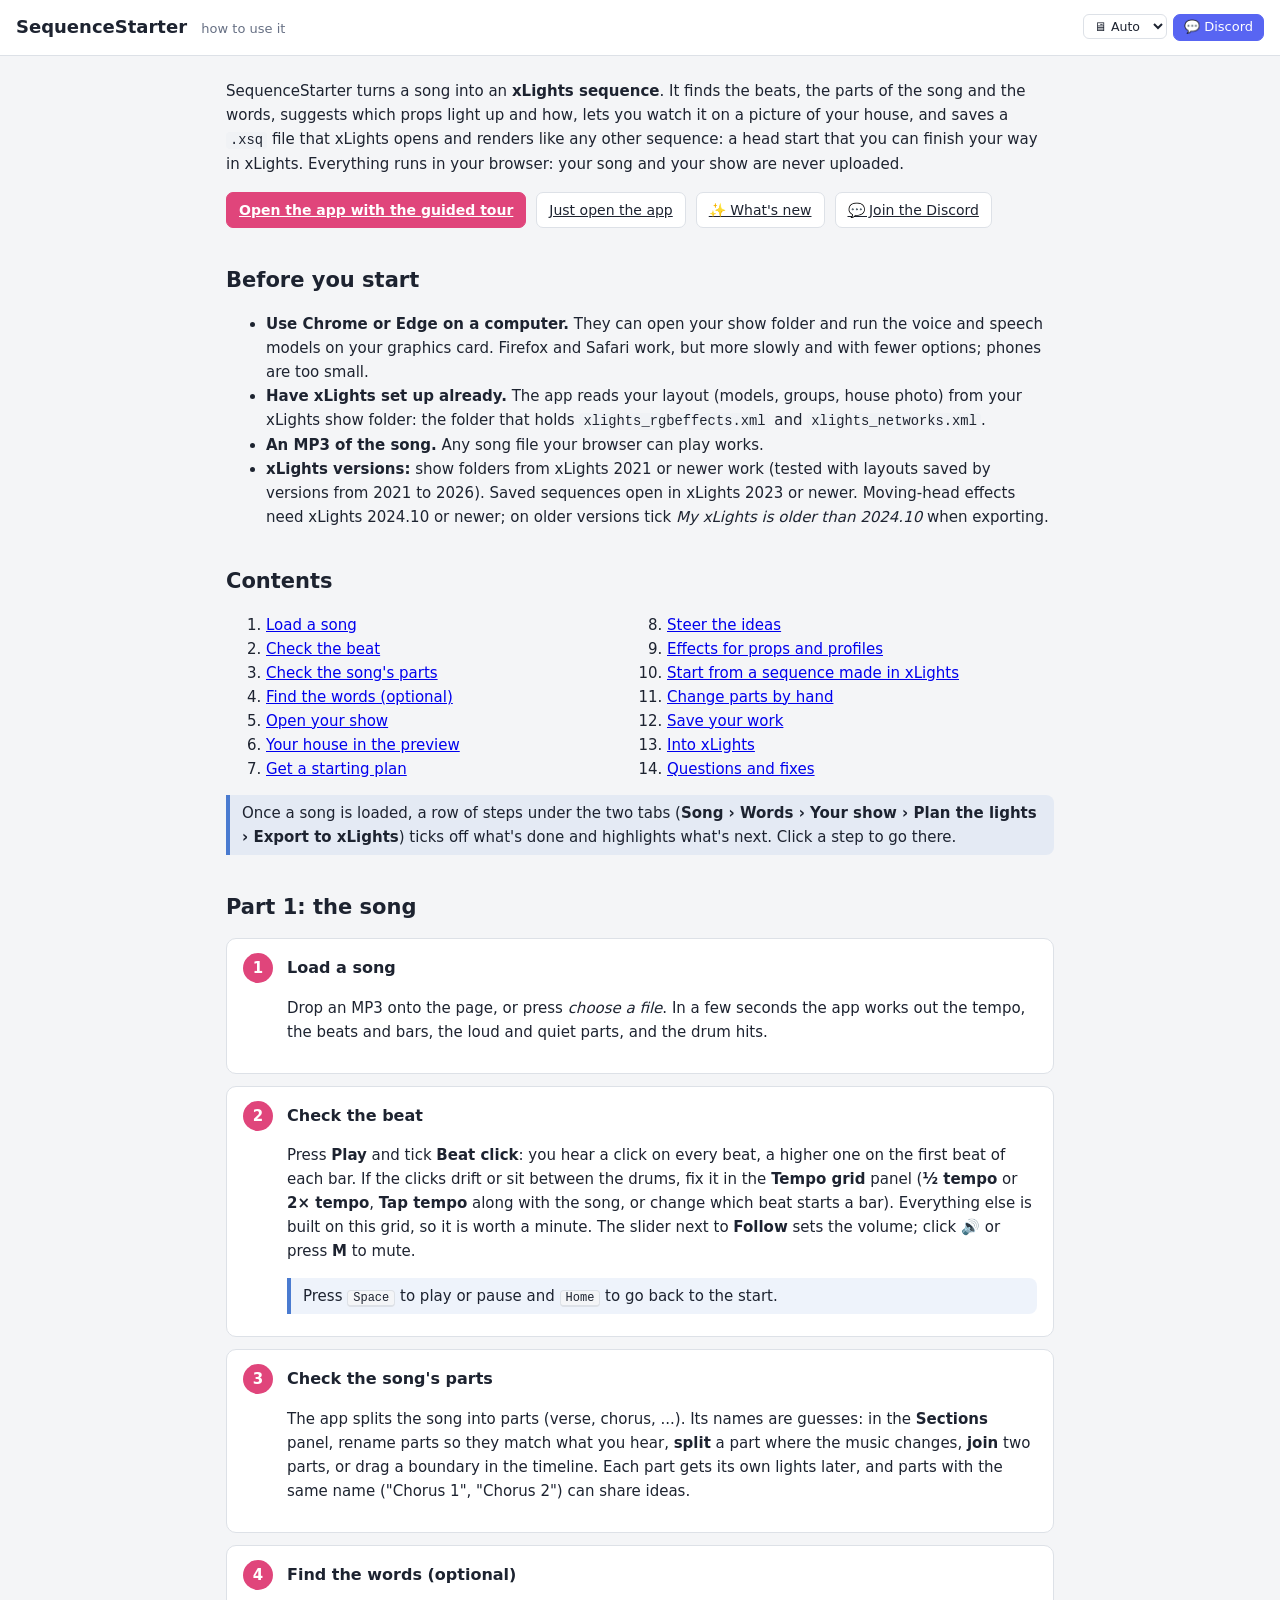
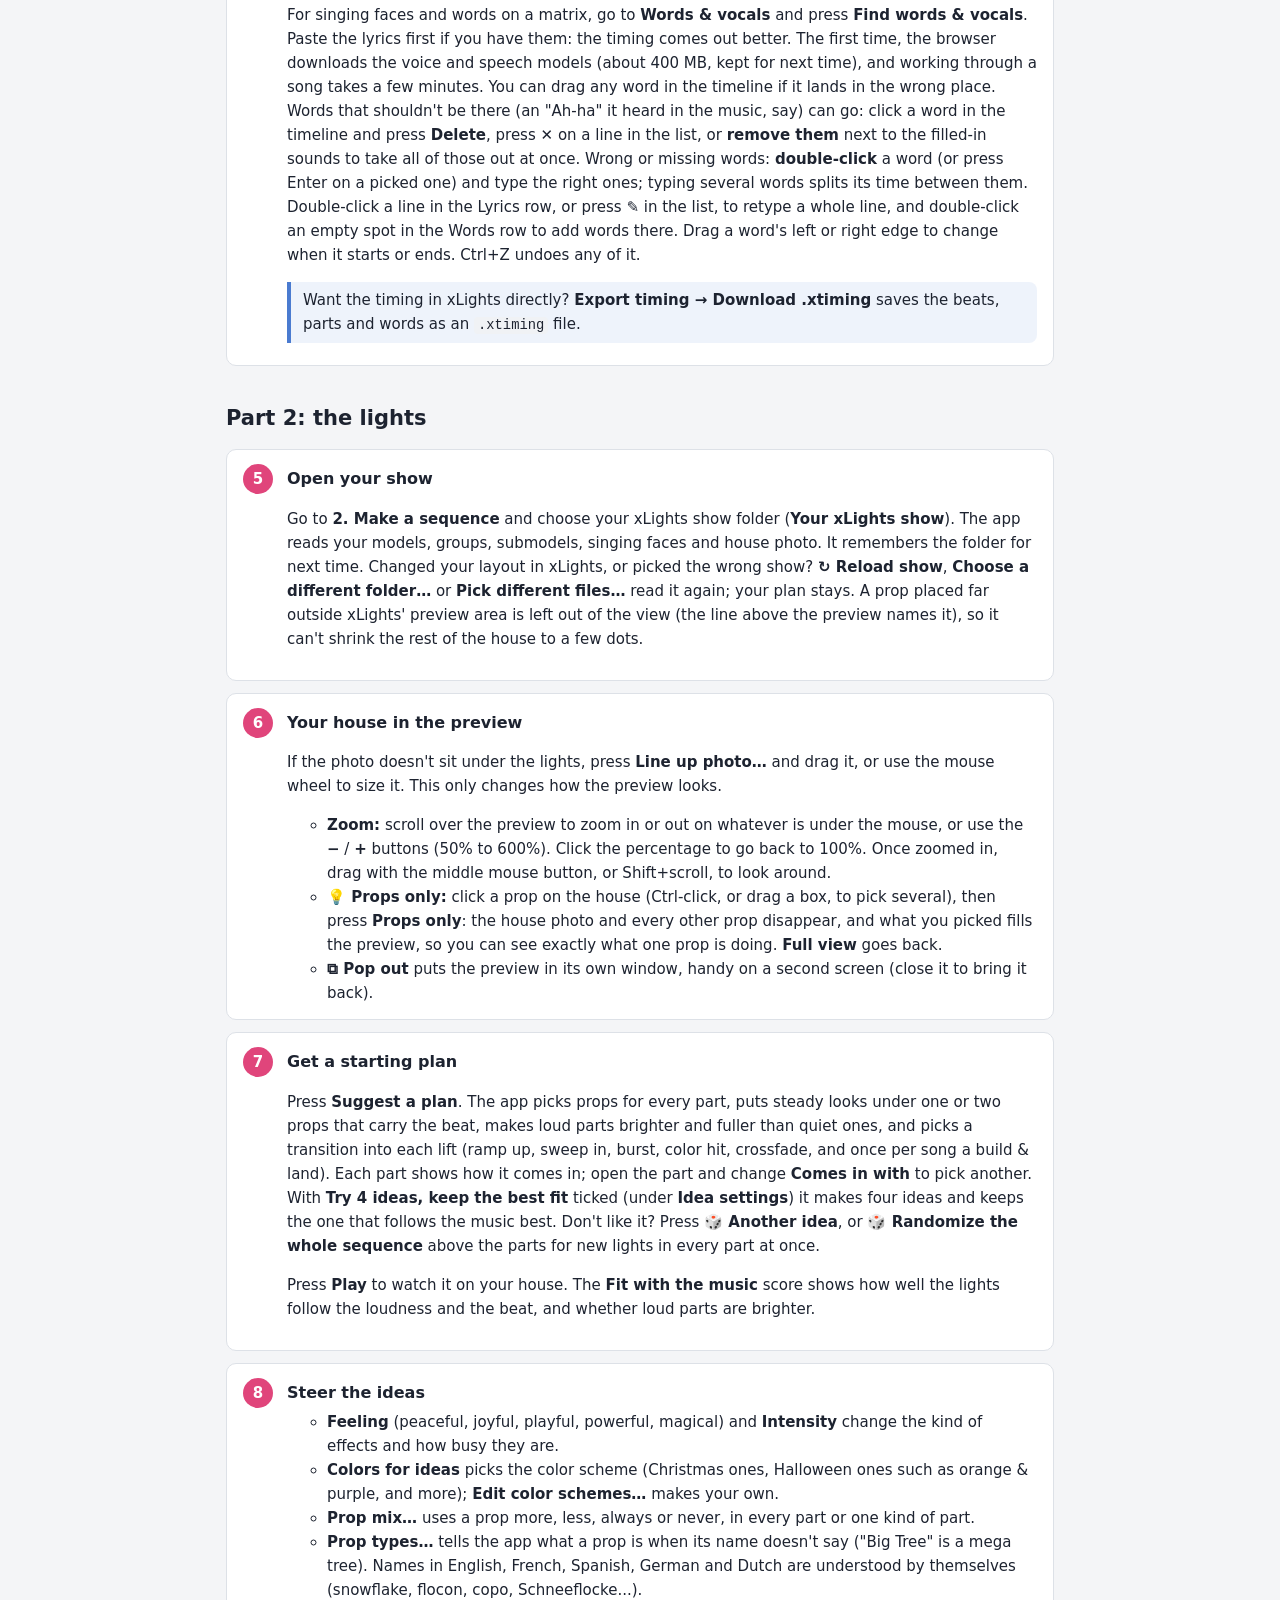
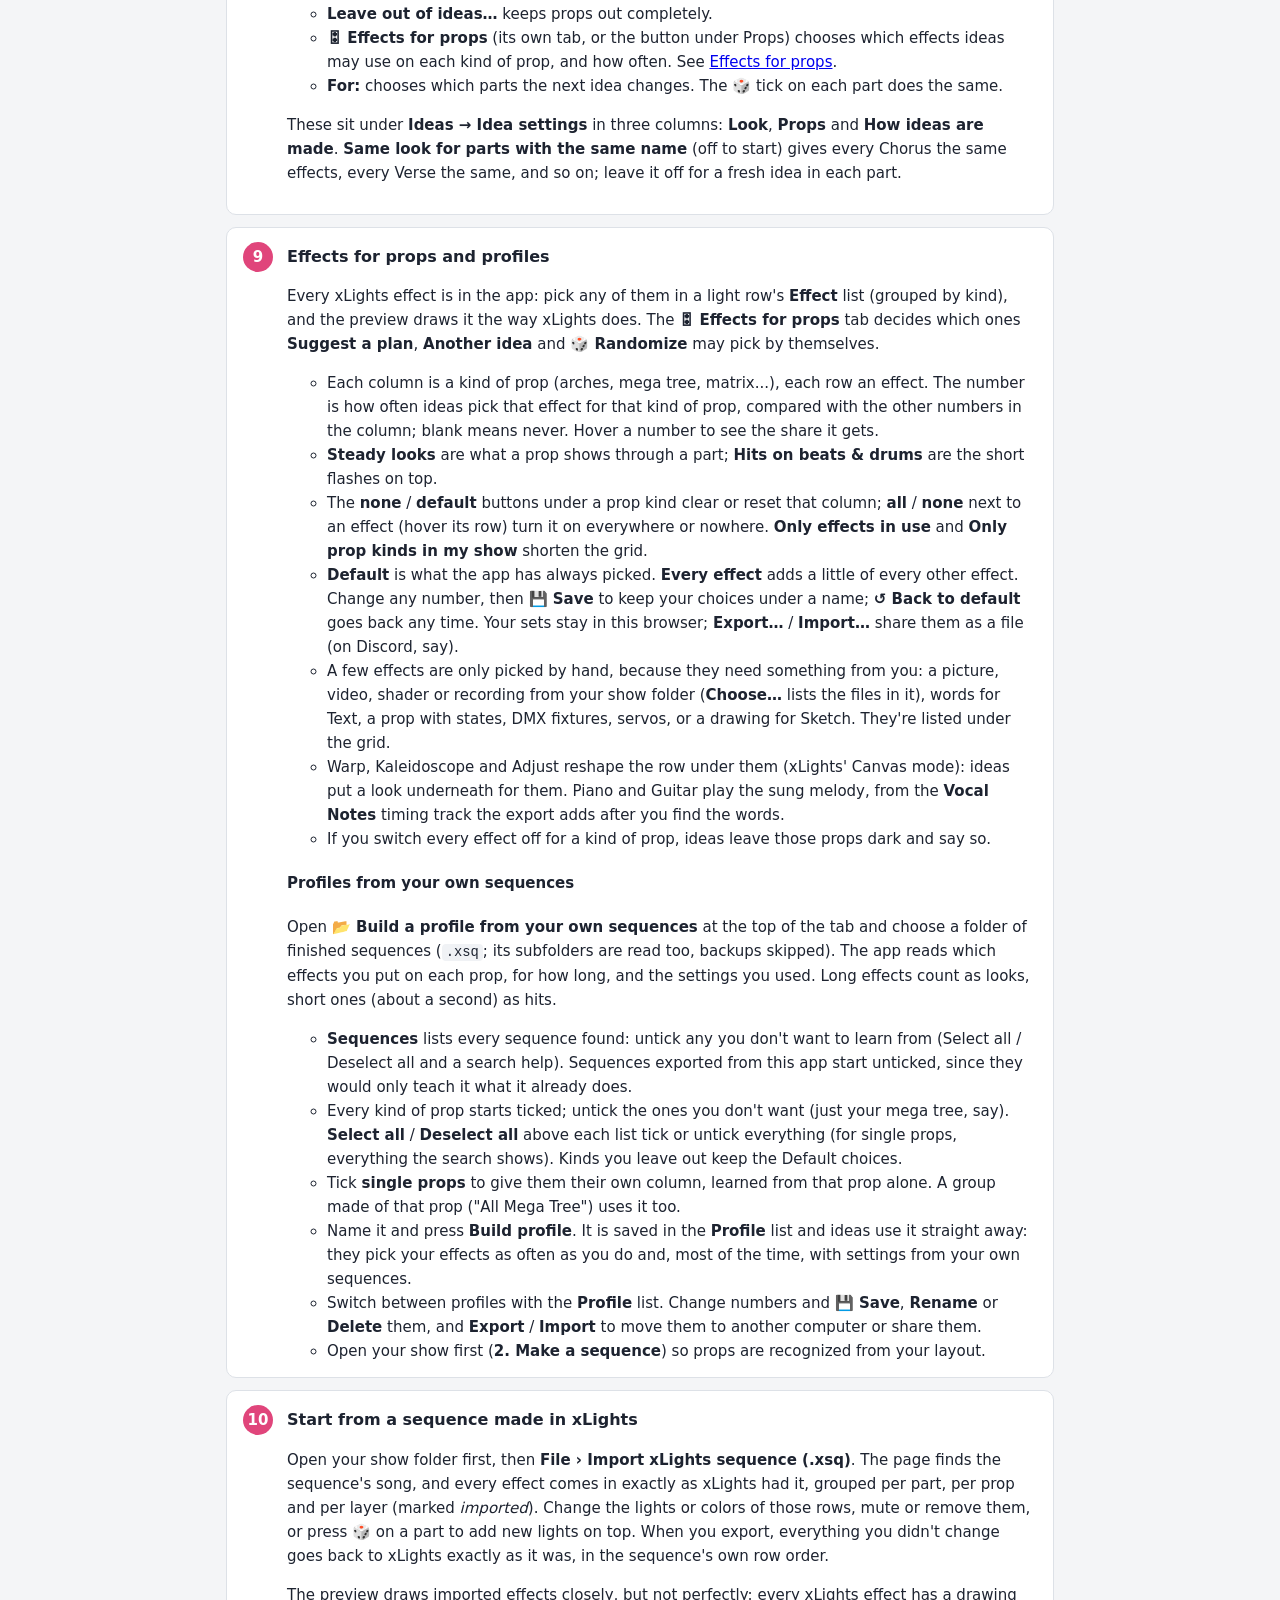
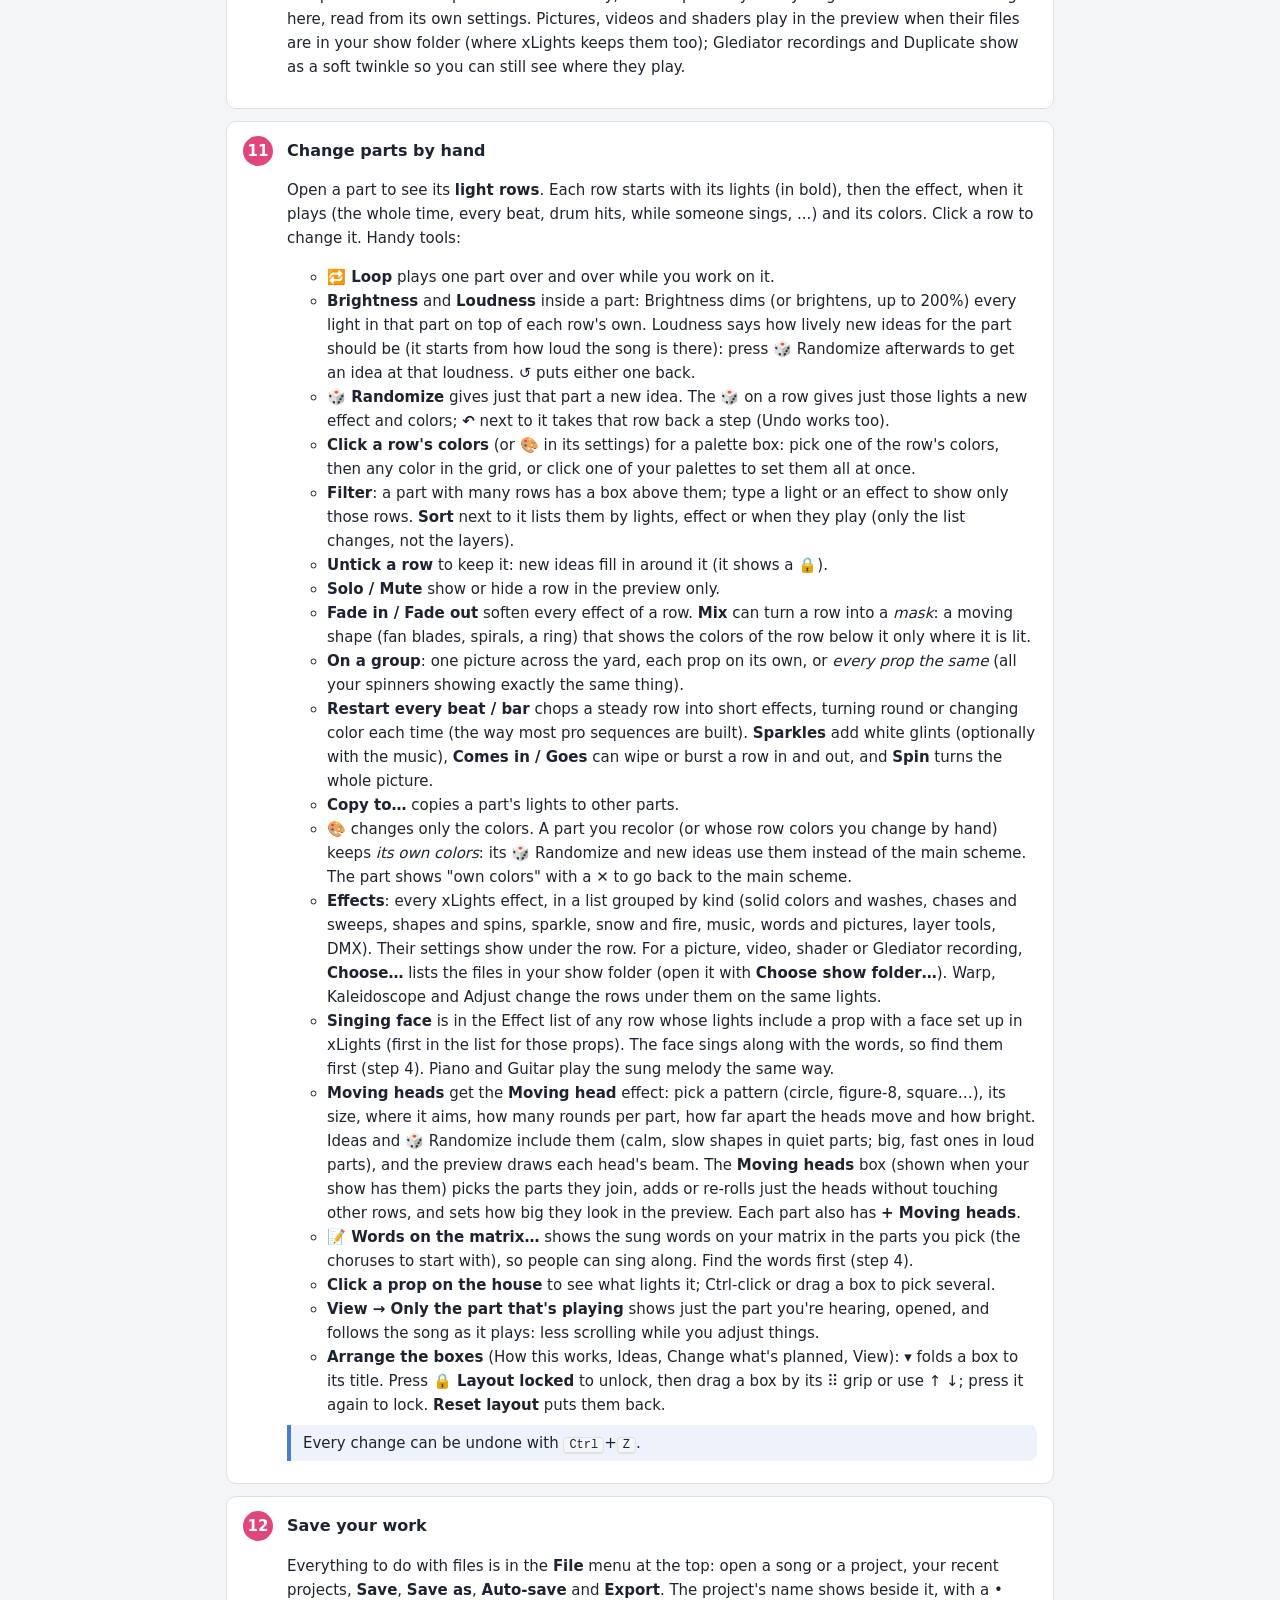
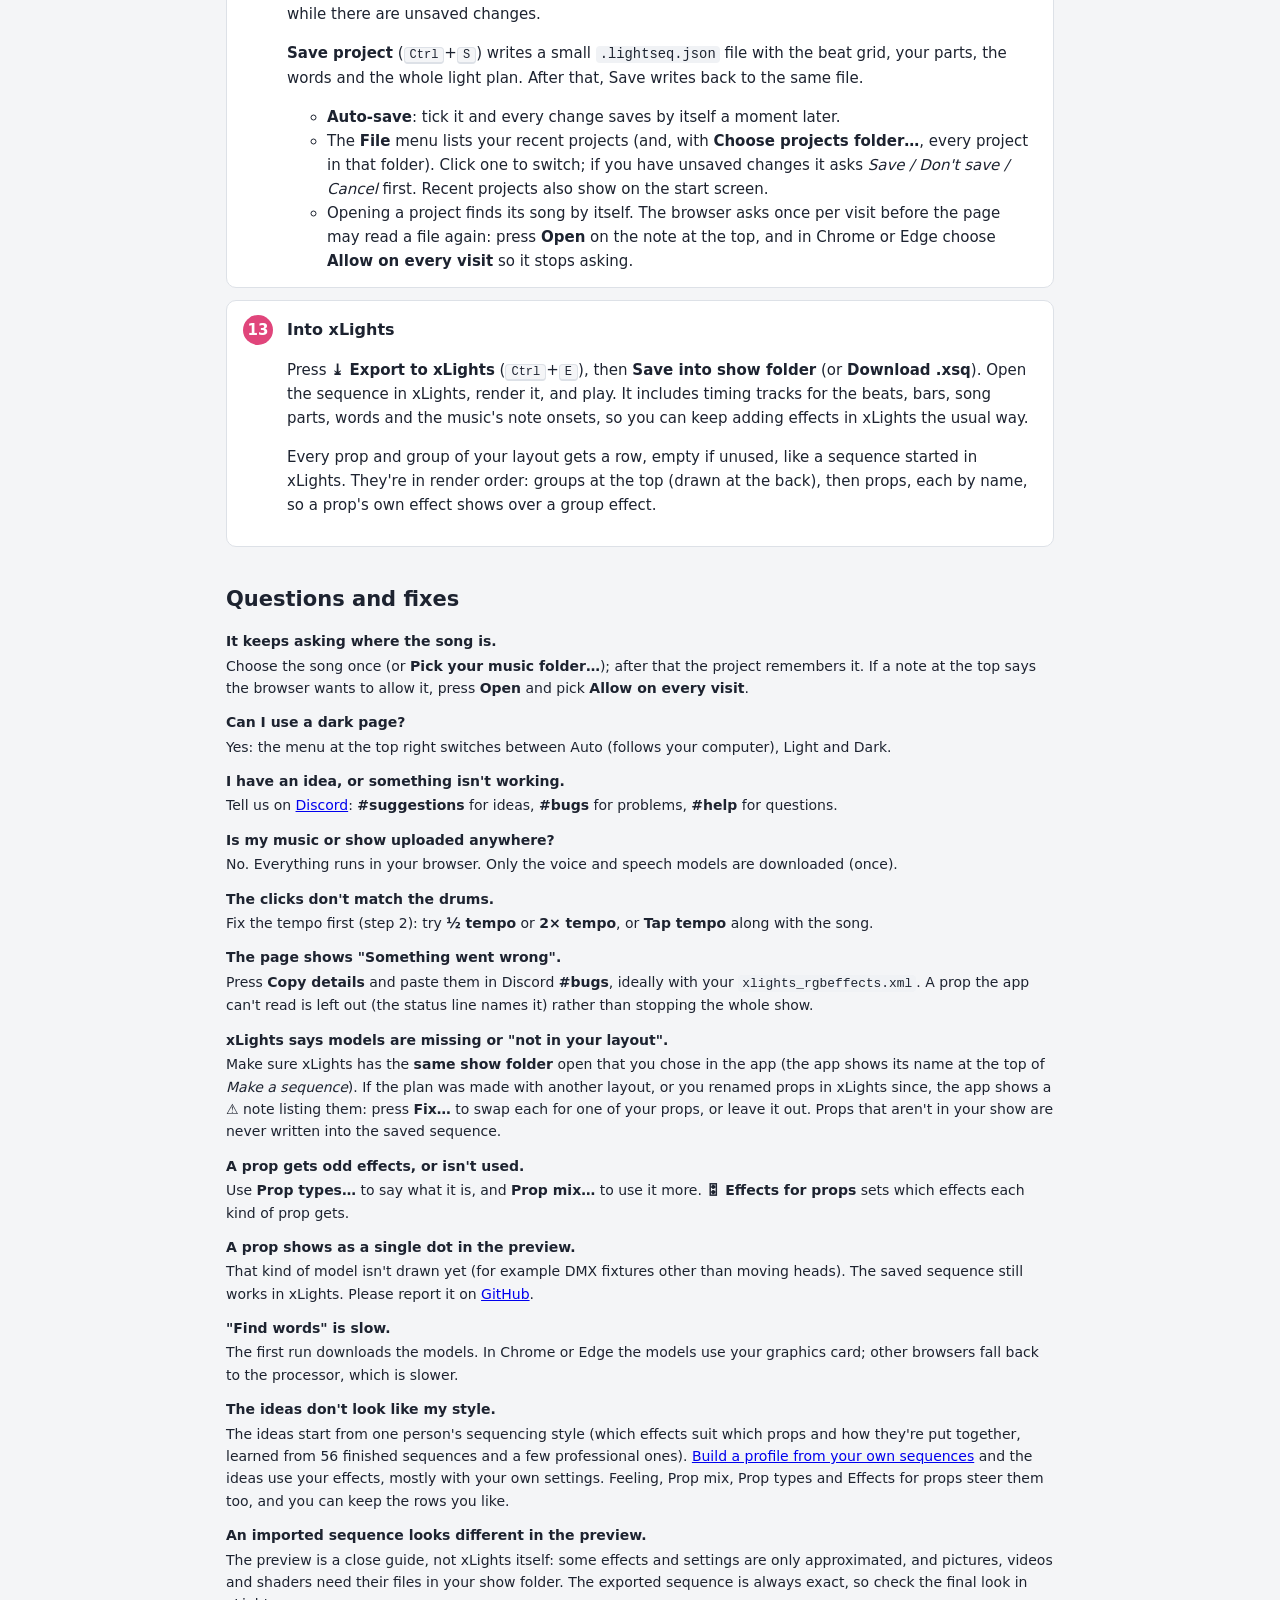
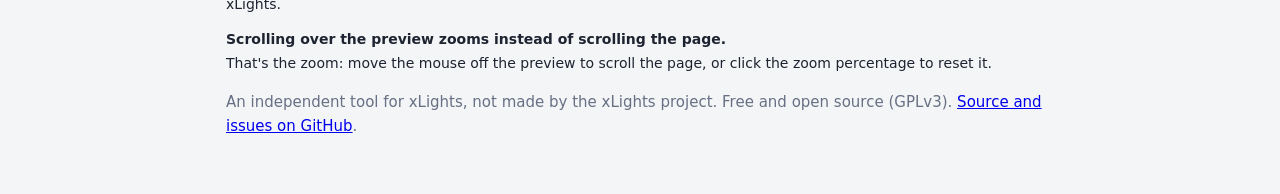
==== commit dfc2e740: "Volume slider next to Play (M to mute), remembered between visits The song and the beat click now pl" ====
--- a/tutorial.html
+++ b/tutorial.html
@@ -89,7 +89,8 @@
       <h3>Check the beat</h3>
       <p>Press <b>Play</b> and tick <b>Beat click</b>: you hear a click on every beat, a higher one on the first beat of each
       bar. If the clicks drift or sit between the drums, fix it in the <b>Tempo grid</b> panel (<b>½ tempo</b> or <b>2× tempo</b>,
-      <b>Tap tempo</b> along with the song, or change which beat starts a bar). Everything else is built on this grid, so it is worth a minute.</p>
+      <b>Tap tempo</b> along with the song, or change which beat starts a bar). Everything else is built on this grid, so it is worth a minute.
+      The slider next to <b>Follow</b> sets the volume; click 🔊 or press <b>M</b> to mute.</p>
       <p class="tip">Press <kbd>Space</kbd> to play or pause and <kbd>Home</kbd> to go back to the start.</p>
     </li>
     <li id="parts">
--- a/css/style.css
+++ b/css/style.css
@@ -88,6 +88,9 @@
 .song-meta { color: var(--muted); font-size: 13px; }
 .transport { display: flex; align-items: center; gap: 14px; flex-wrap: wrap; }
 .chk { display: inline-flex; gap: 5px; align-items: center; cursor: pointer; }
+.volume { display: inline-flex; align-items: center; gap: 4px; }
+.volume .btn { font-size: 15px; }
+.volume input[type=range] { width: 90px; accent-color: var(--accent); }
 .clock { font-variant-numeric: tabular-nums; font-family: ui-monospace, Consolas, monospace; min-width: 9ch; }
 
 .stats { display: grid; grid-template-columns: repeat(auto-fit, minmax(150px, 1fr)); gap: 10px; margin: 12px 0; }
@@ -128,6 +131,13 @@
 .sections input { width: 100%; min-width: 120px; }
 .sections td:nth-child(3) { display: flex; align-items: center; gap: 6px; width: 100%; }
 .swatch { width: 10px; height: 10px; border-radius: 3px; flex: none; }
+button.swatch { padding: 0; border: none; cursor: pointer; }
+.swatch.pick { width: 14px; height: 14px; }
+.swatch.pick:hover, .swatch.pick:focus-visible { outline: 2px solid var(--text); outline-offset: 1px; }
+.color-pop { position: fixed; z-index: 50; display: grid; grid-template-columns: repeat(5, 22px); gap: 6px; padding: 8px; background: var(--surface); border: 1px solid var(--line); border-radius: 8px; box-shadow: 0 4px 16px rgb(0 0 0 / 0.2); }
+.color-pop .swatch { width: 22px; height: 22px; border-radius: 5px; }
+.color-pop .swatch:hover, .color-pop .swatch:focus-visible { outline: 2px solid var(--text); outline-offset: 1px; }
+.color-pop .swatch.on { outline: 2px solid var(--text); outline-offset: 2px; }
 .meter { display: inline-block; width: 70px; height: 7px; background: var(--lane); border-radius: 4px; overflow: hidden; vertical-align: middle; }
 .meter span { display: block; height: 100%; background: var(--accent); }
 
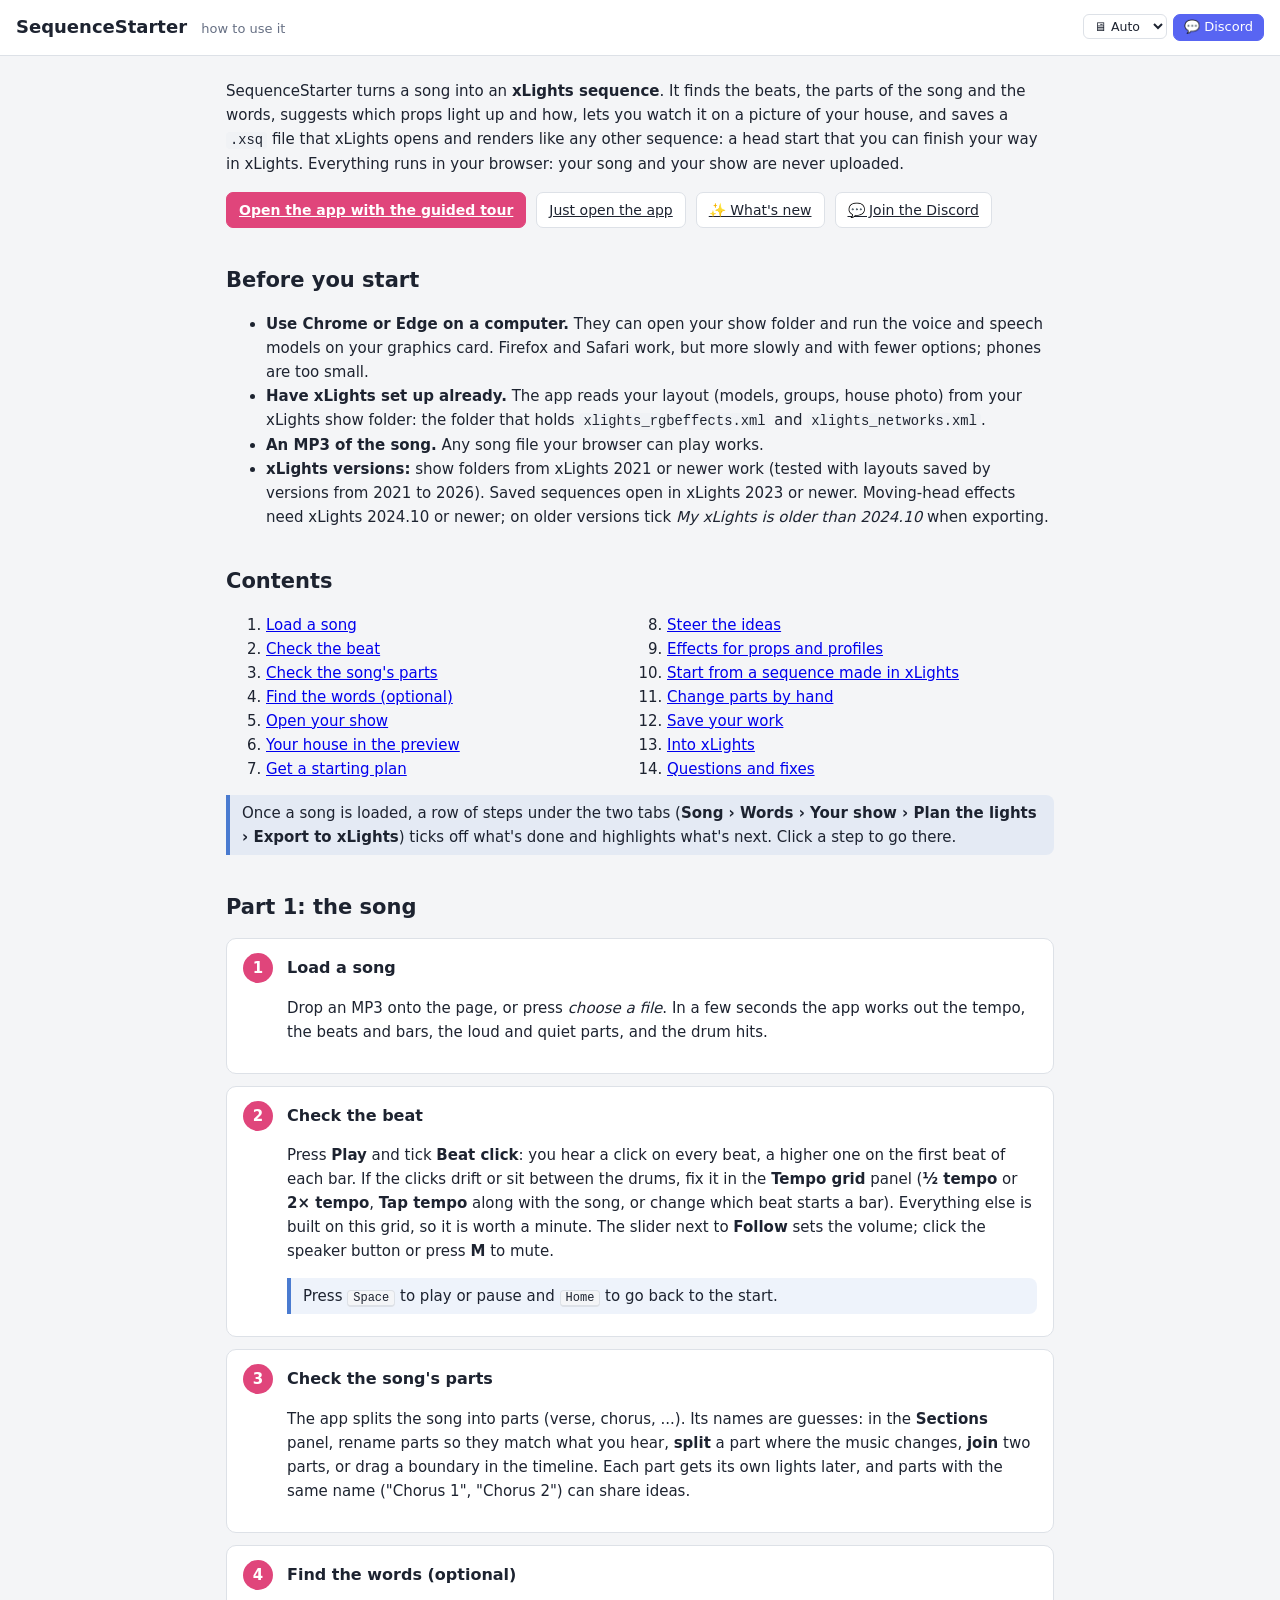
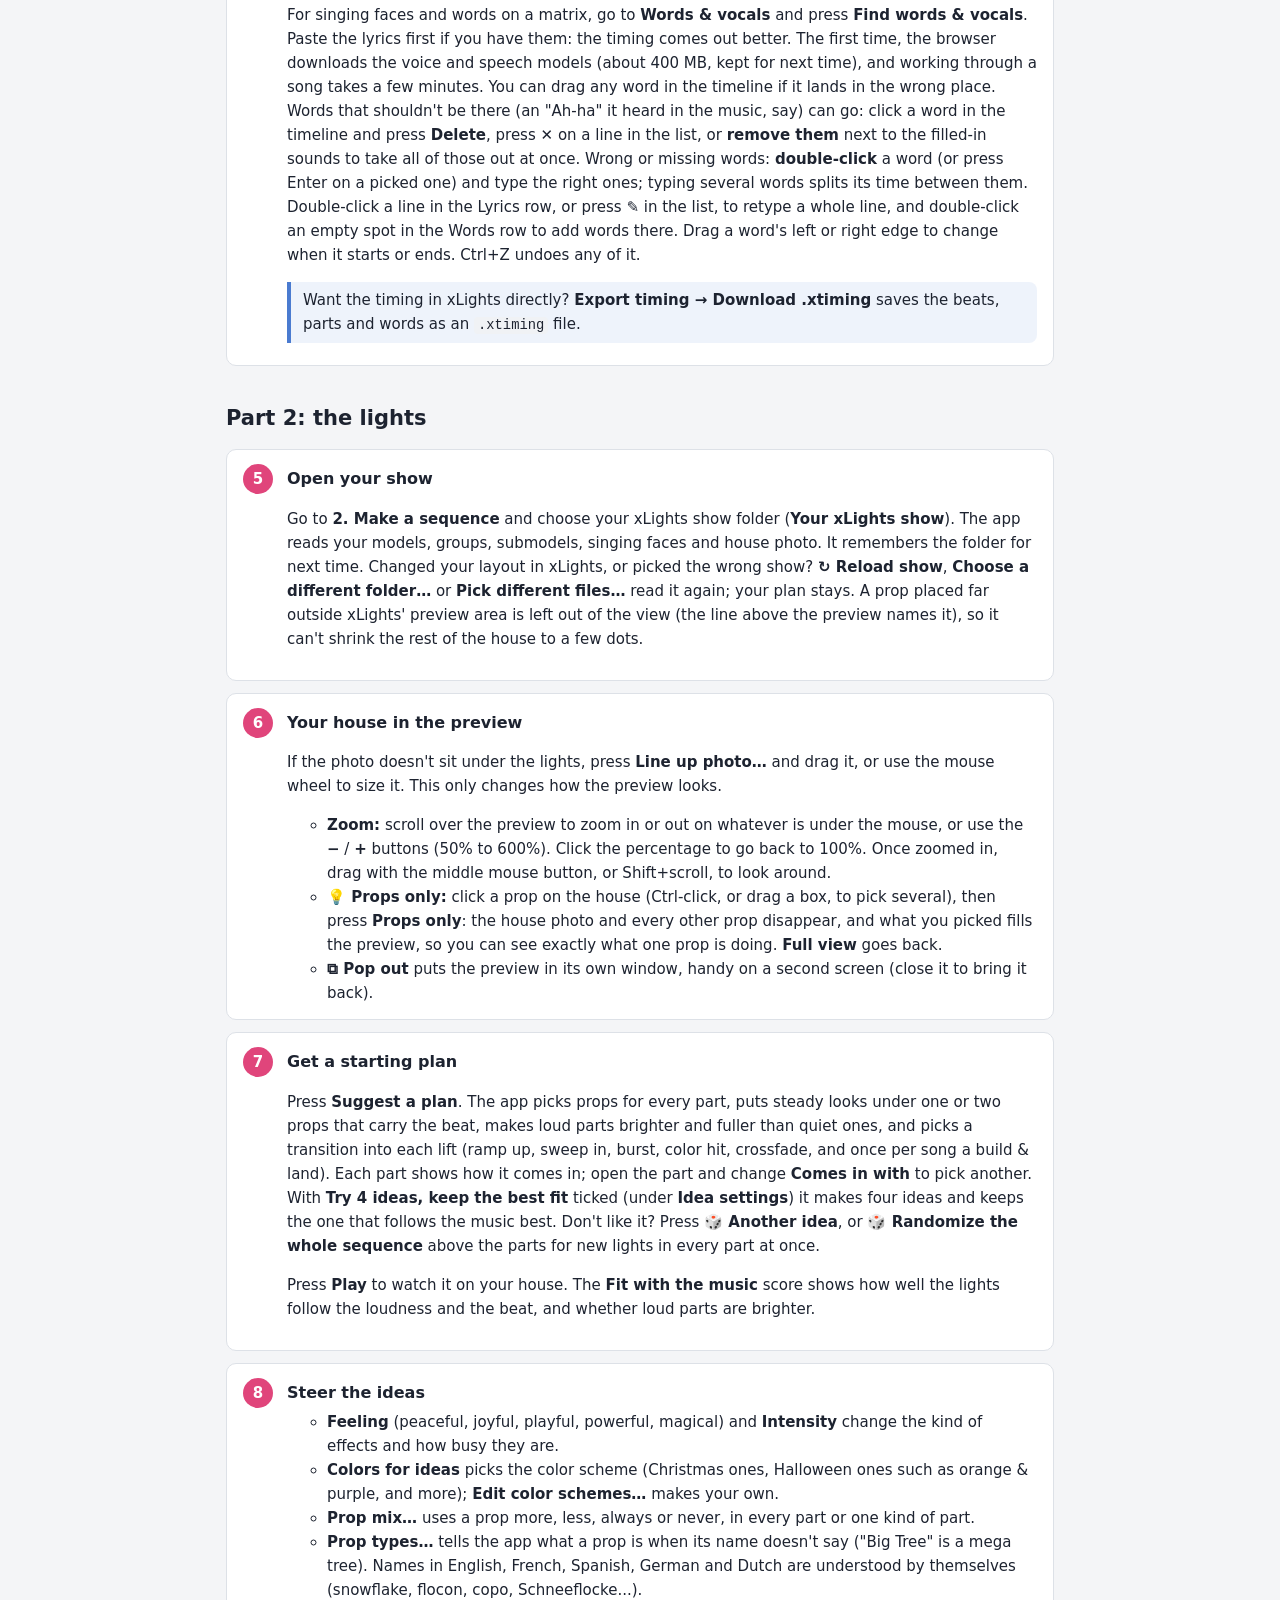
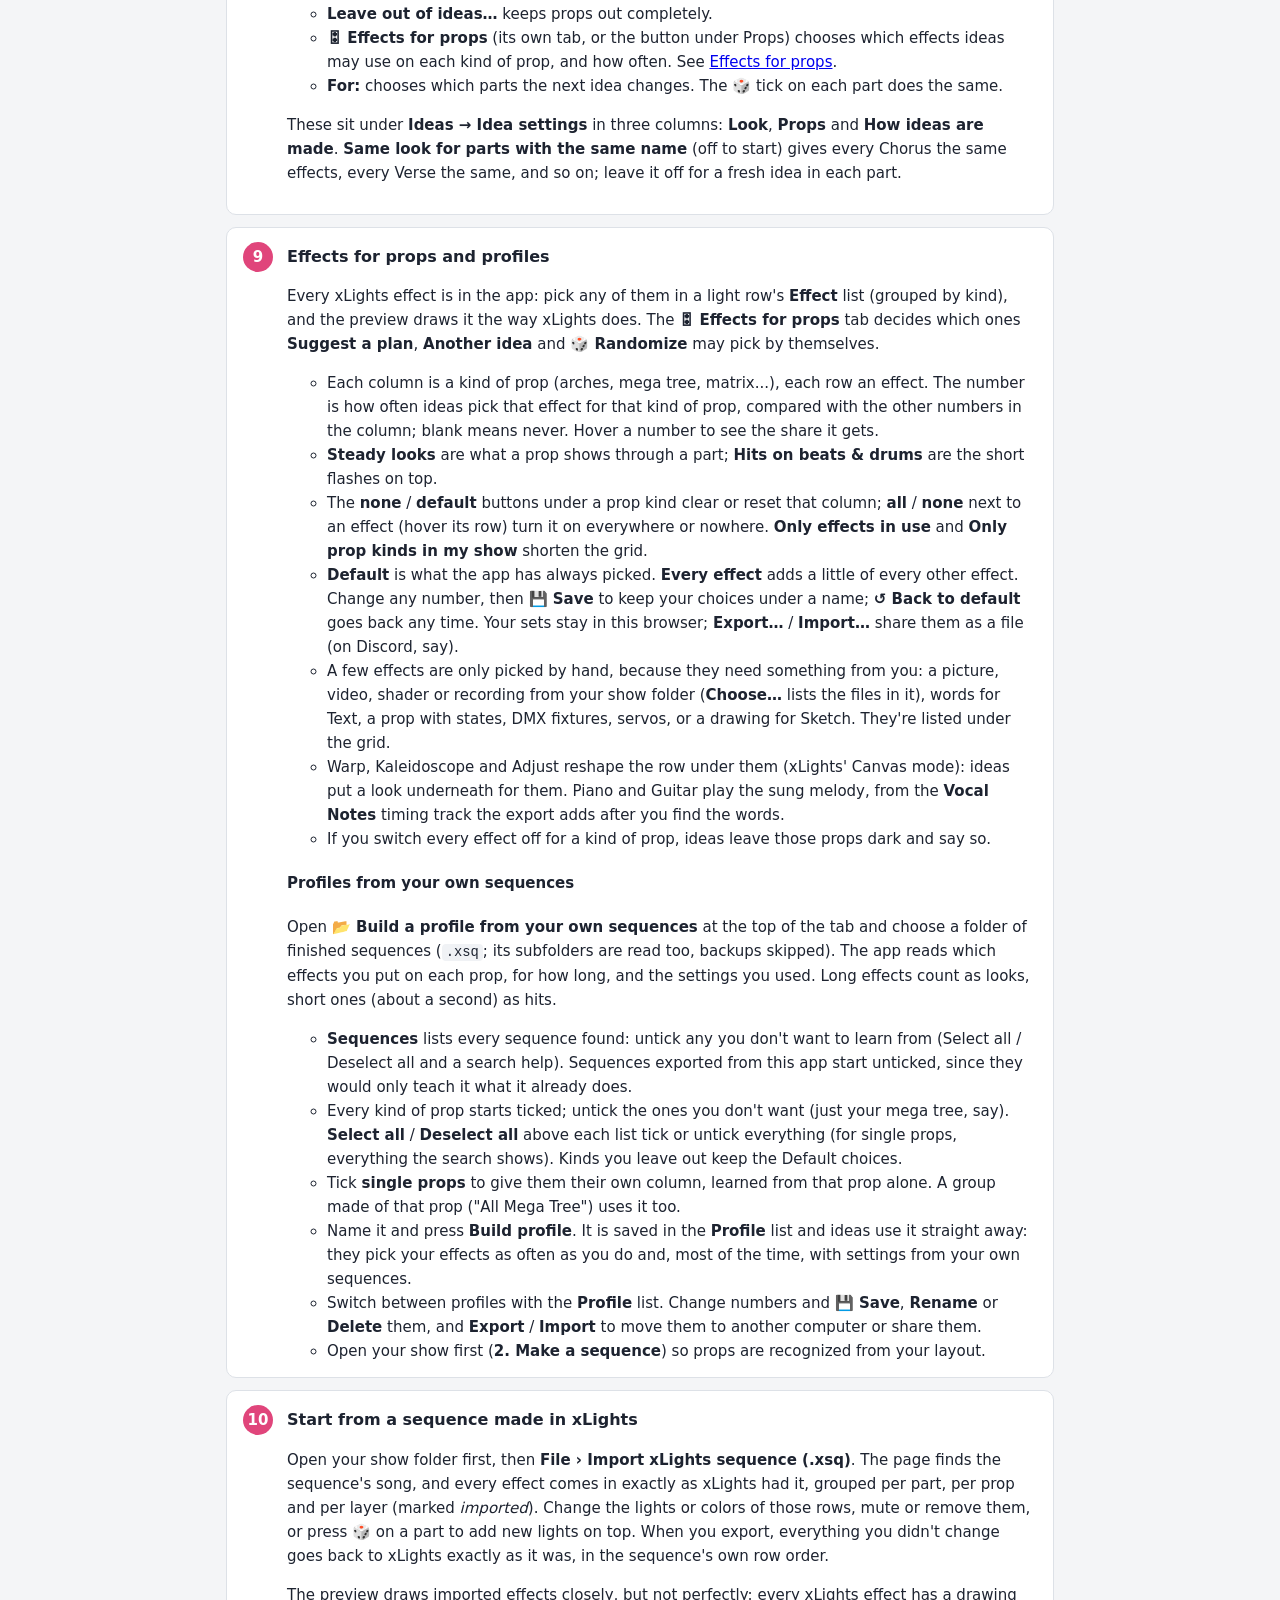
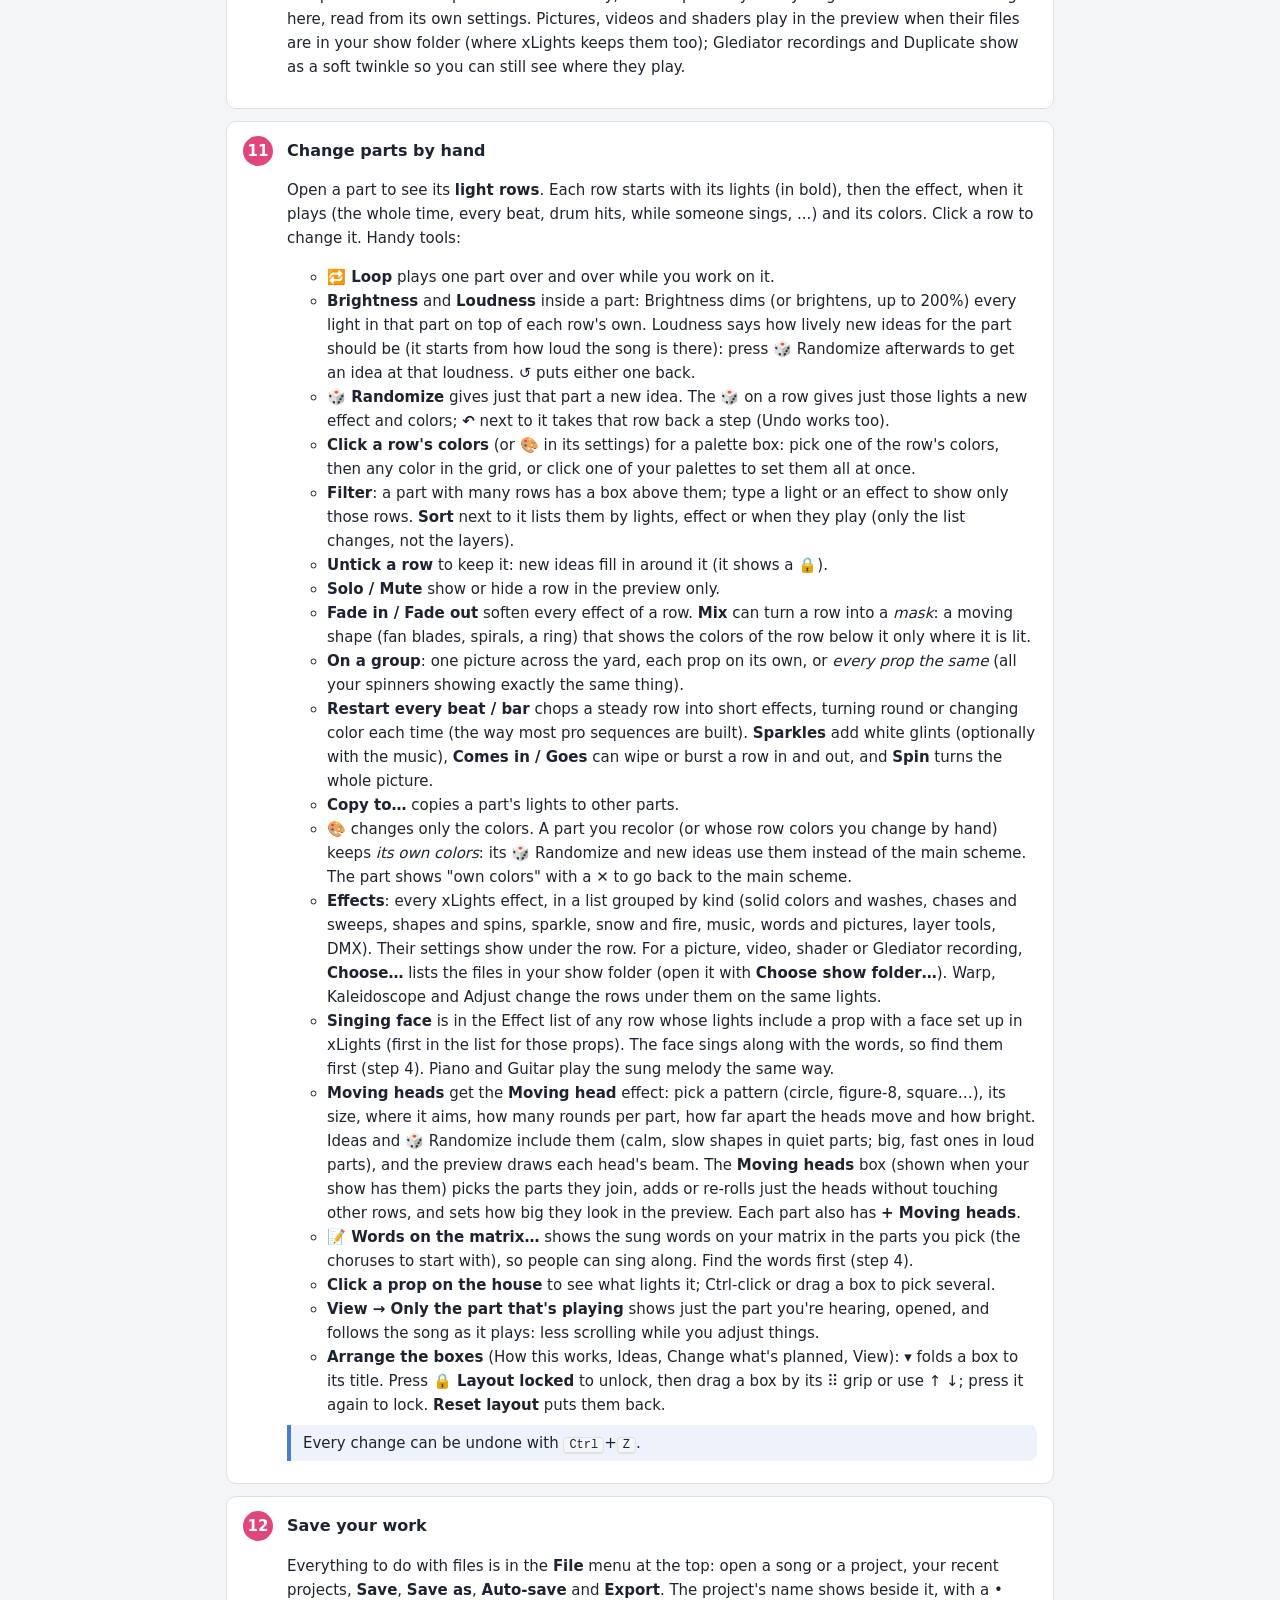
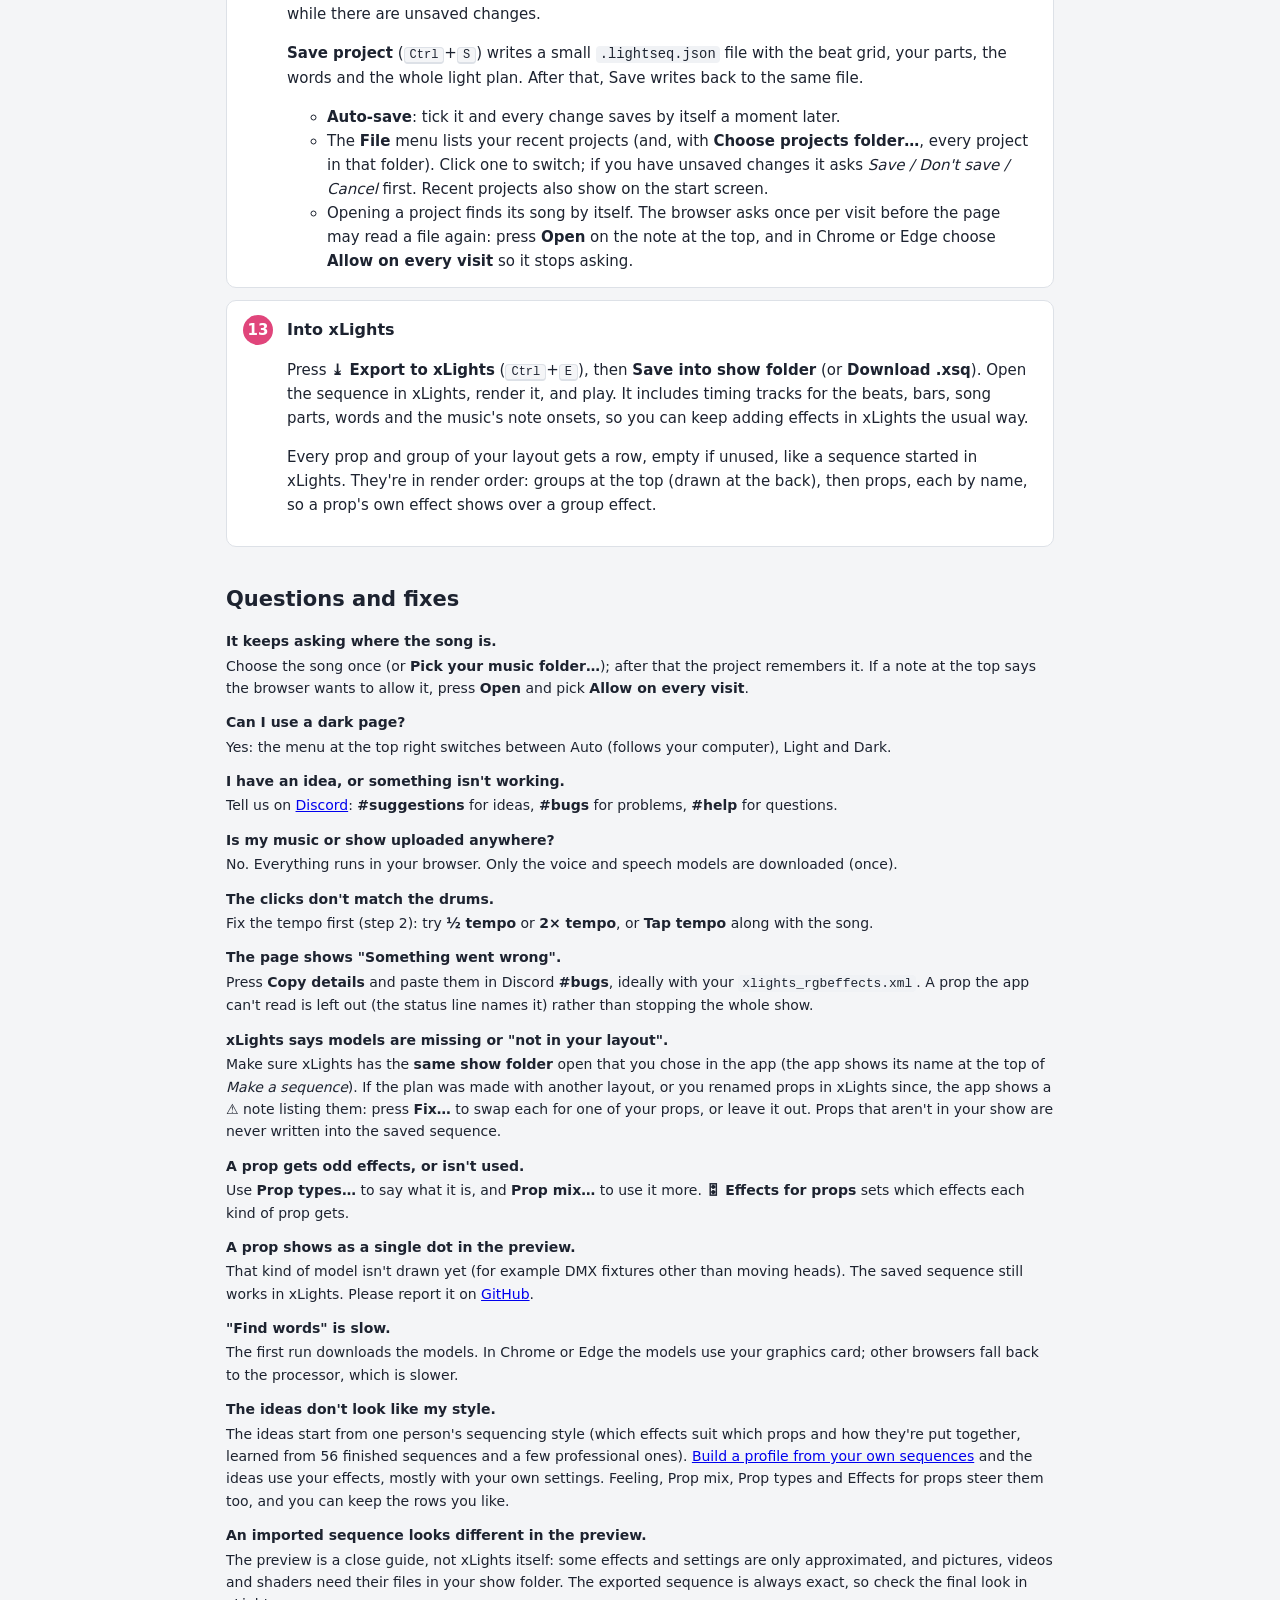
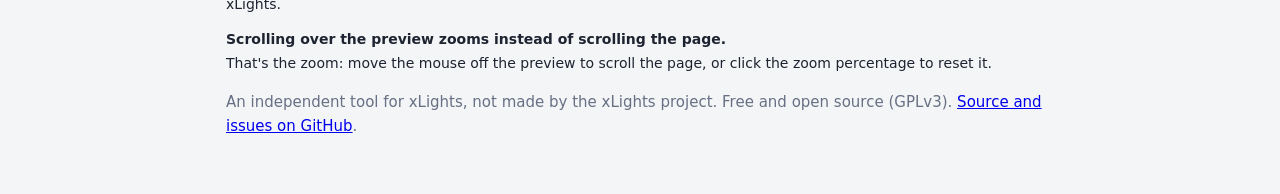
==== commit d0b6bb9f: "Clearer mute button: speaker icon, pink when muted, slider fades The emoji looked disabled and barel" ====
--- a/tutorial.html
+++ b/tutorial.html
@@ -90,7 +90,7 @@
       <p>Press <b>Play</b> and tick <b>Beat click</b>: you hear a click on every beat, a higher one on the first beat of each
       bar. If the clicks drift or sit between the drums, fix it in the <b>Tempo grid</b> panel (<b>½ tempo</b> or <b>2× tempo</b>,
       <b>Tap tempo</b> along with the song, or change which beat starts a bar). Everything else is built on this grid, so it is worth a minute.
-      The slider next to <b>Follow</b> sets the volume; click 🔊 or press <b>M</b> to mute.</p>
+      The slider next to <b>Follow</b> sets the volume; click the speaker button or press <b>M</b> to mute.</p>
       <p class="tip">Press <kbd>Space</kbd> to play or pause and <kbd>Home</kbd> to go back to the start.</p>
     </li>
     <li id="parts">
--- a/css/style.css
+++ b/css/style.css
@@ -89,8 +89,9 @@
 .transport { display: flex; align-items: center; gap: 14px; flex-wrap: wrap; }
 .chk { display: inline-flex; gap: 5px; align-items: center; cursor: pointer; }
 .volume { display: inline-flex; align-items: center; gap: 4px; }
-.volume .btn { font-size: 15px; }
+.btn.tiny.mute { display: inline-flex; align-items: center; justify-content: center; padding: 0 5px; height: 26px; color: var(--text); }
 .volume input[type=range] { width: 90px; accent-color: var(--accent); }
+.volume input[type=range].muted { opacity: 0.35; }
 .clock { font-variant-numeric: tabular-nums; font-family: ui-monospace, Consolas, monospace; min-width: 9ch; }
 
 .stats { display: grid; grid-template-columns: repeat(auto-fit, minmax(150px, 1fr)); gap: 10px; margin: 12px 0; }
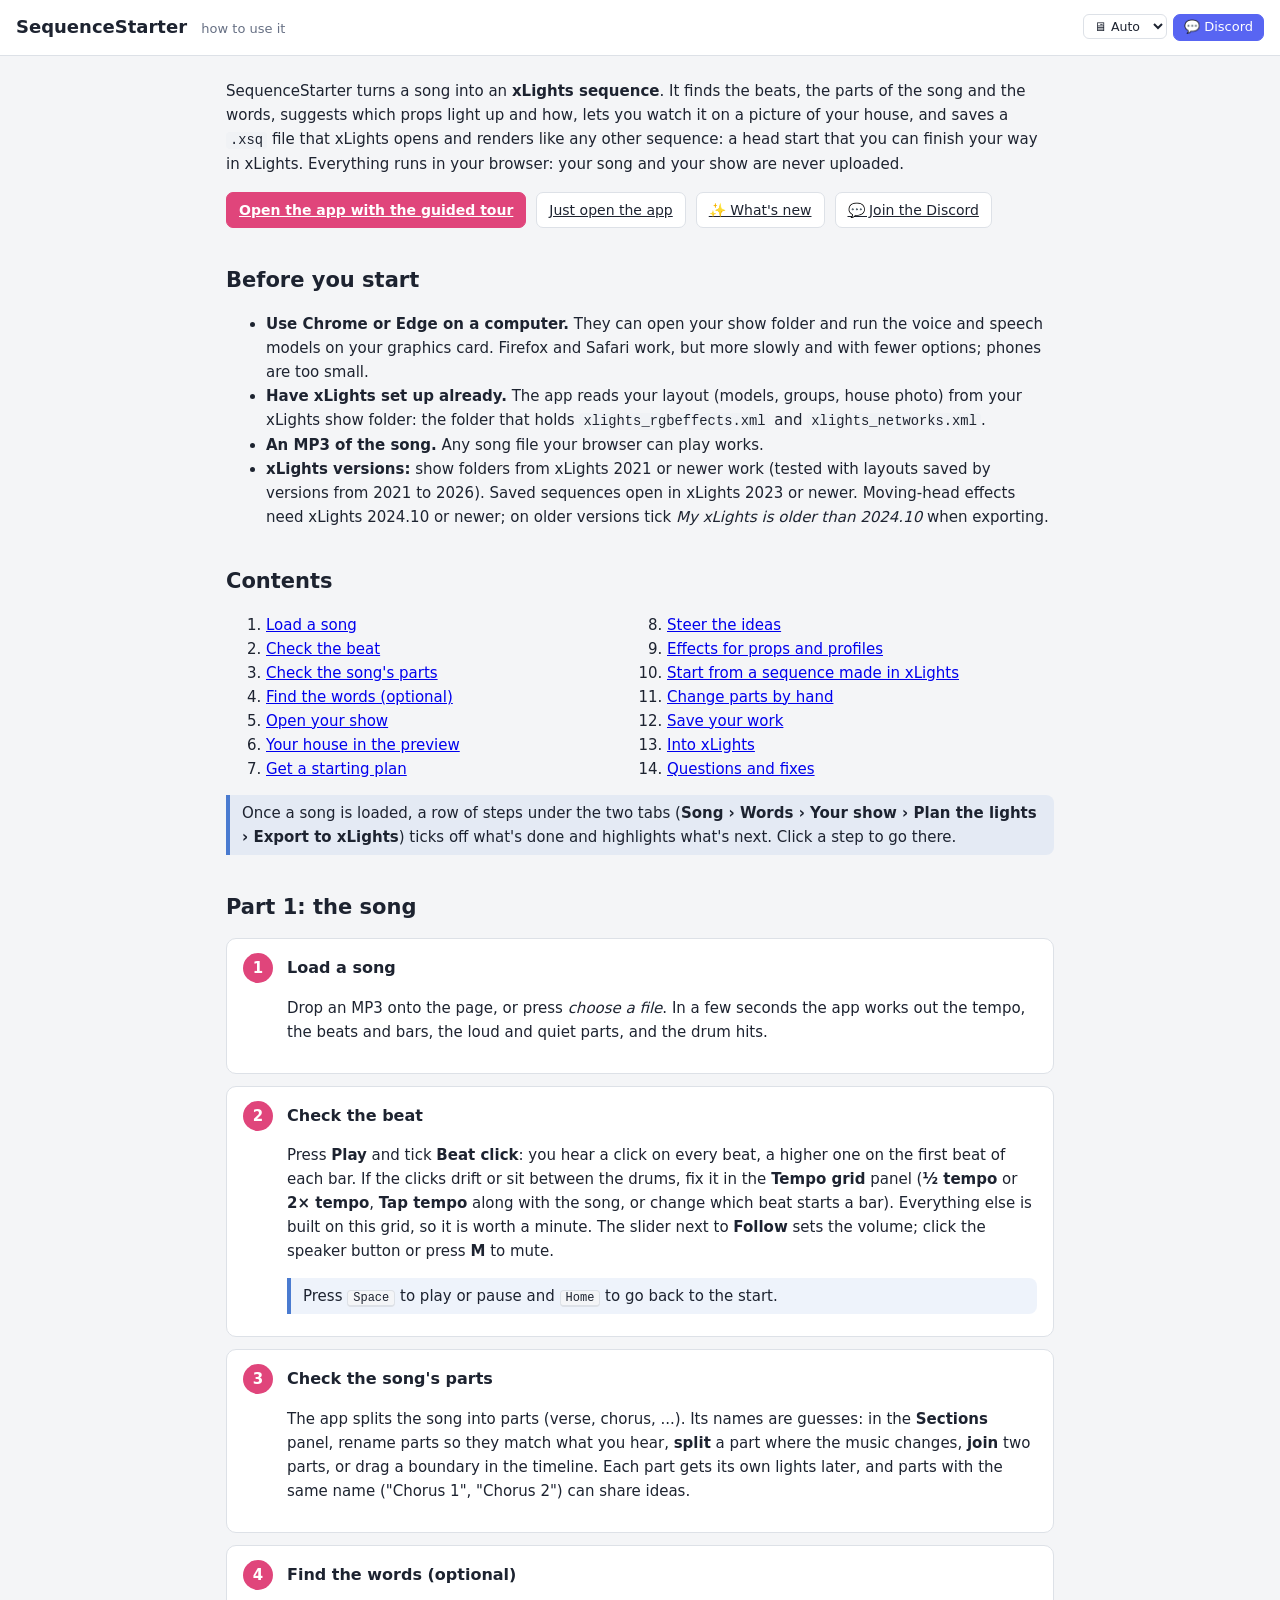
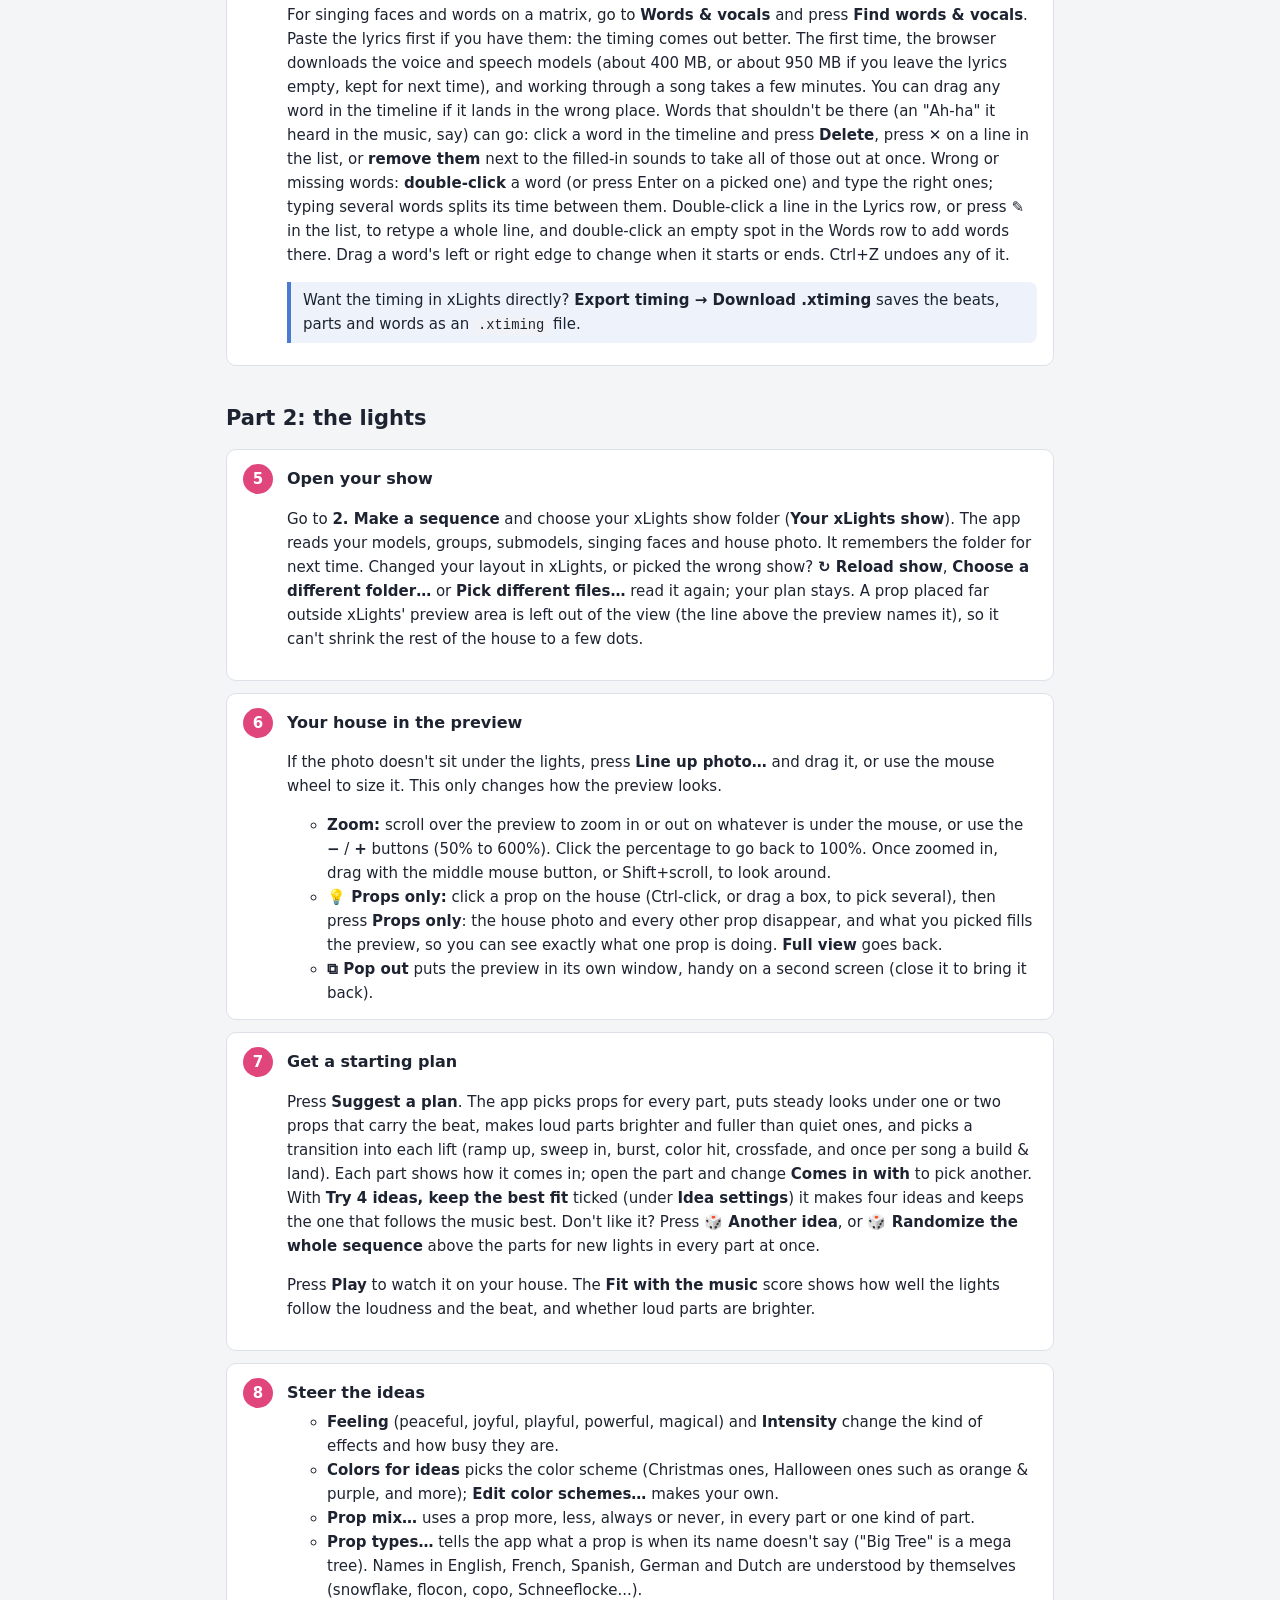
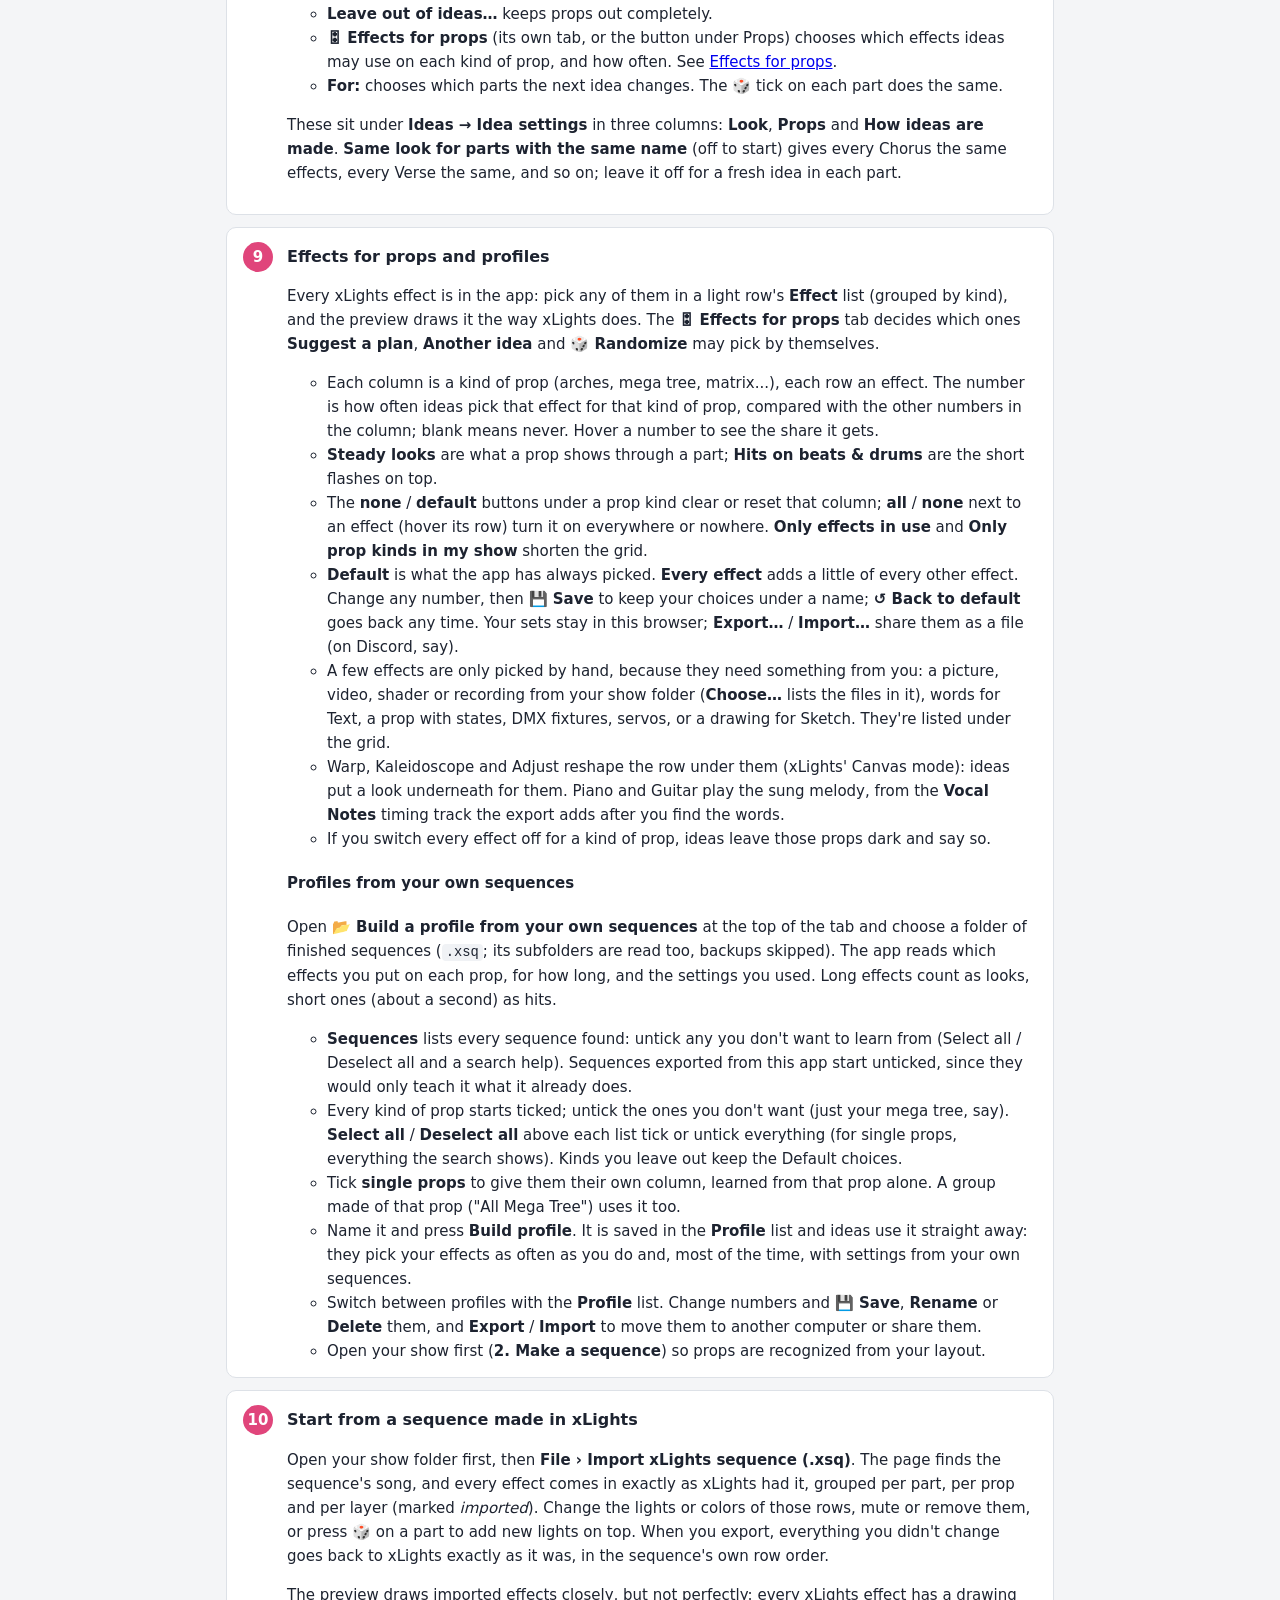
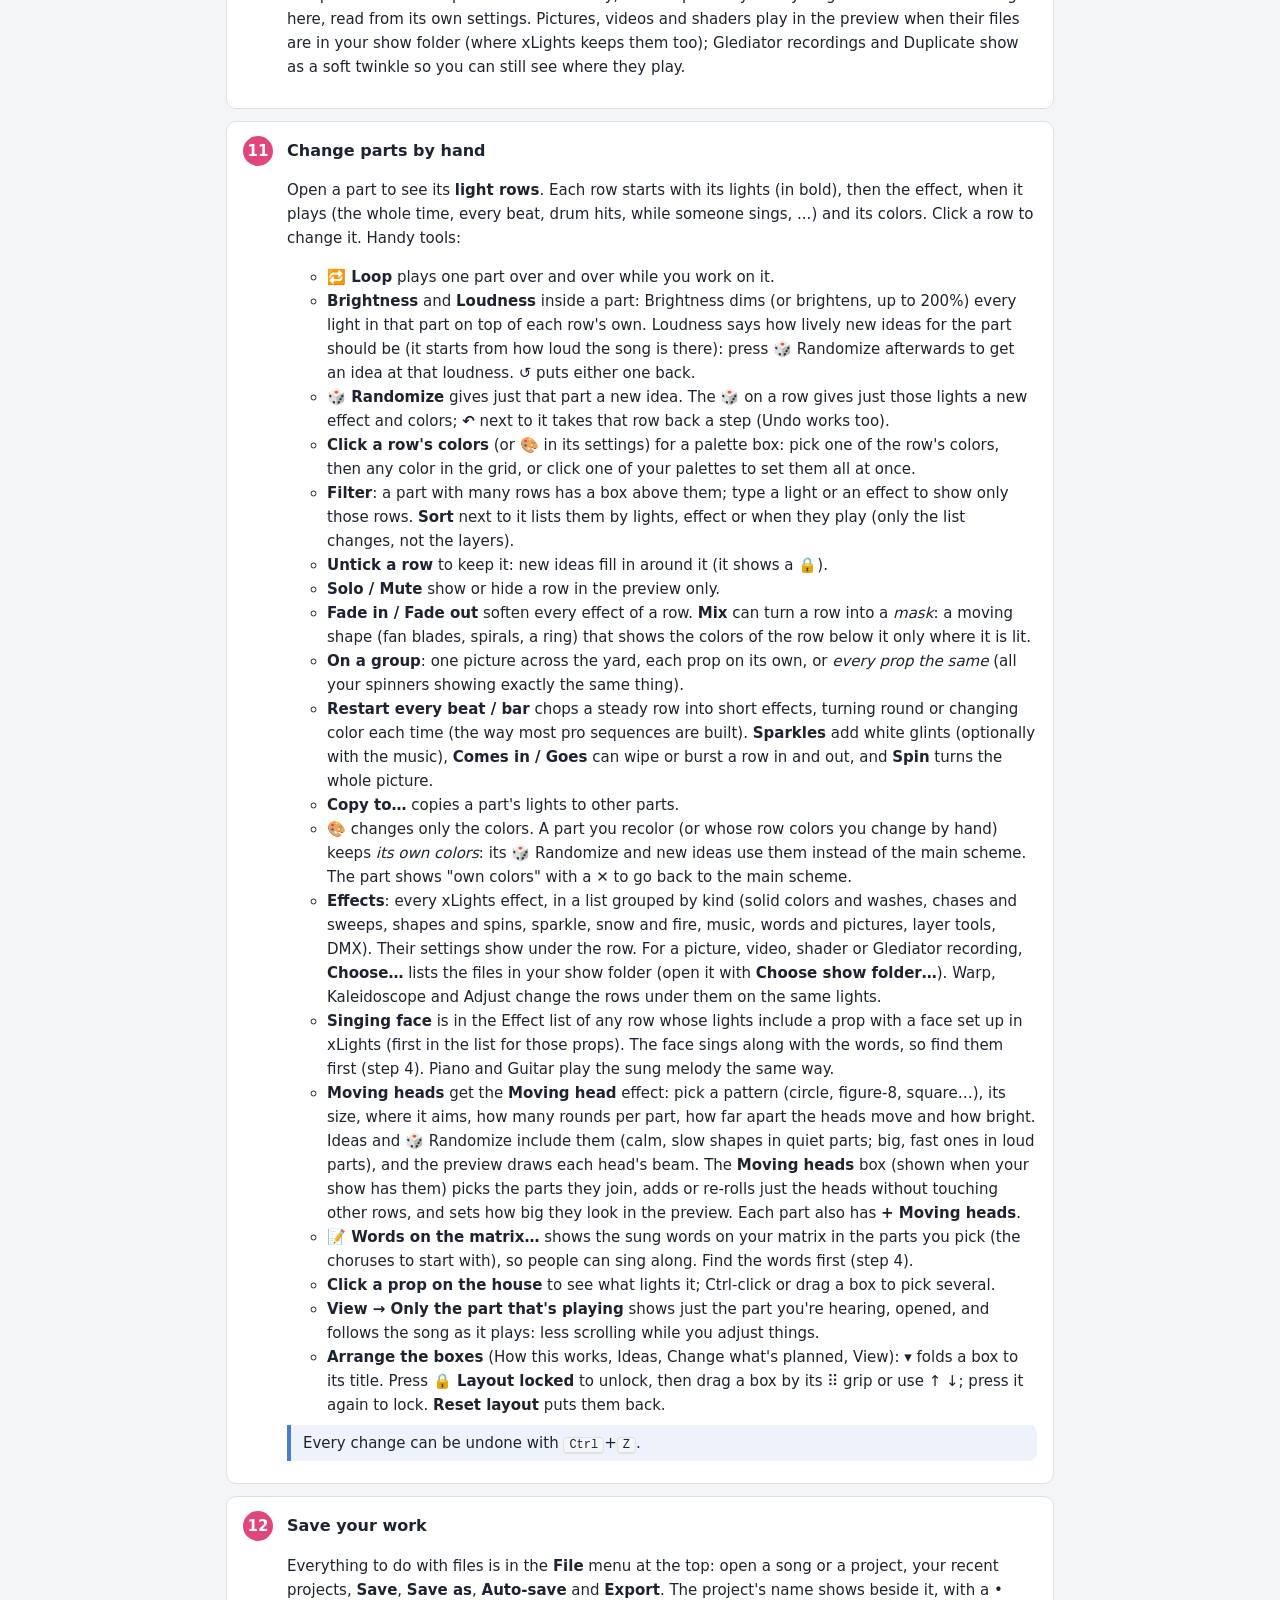
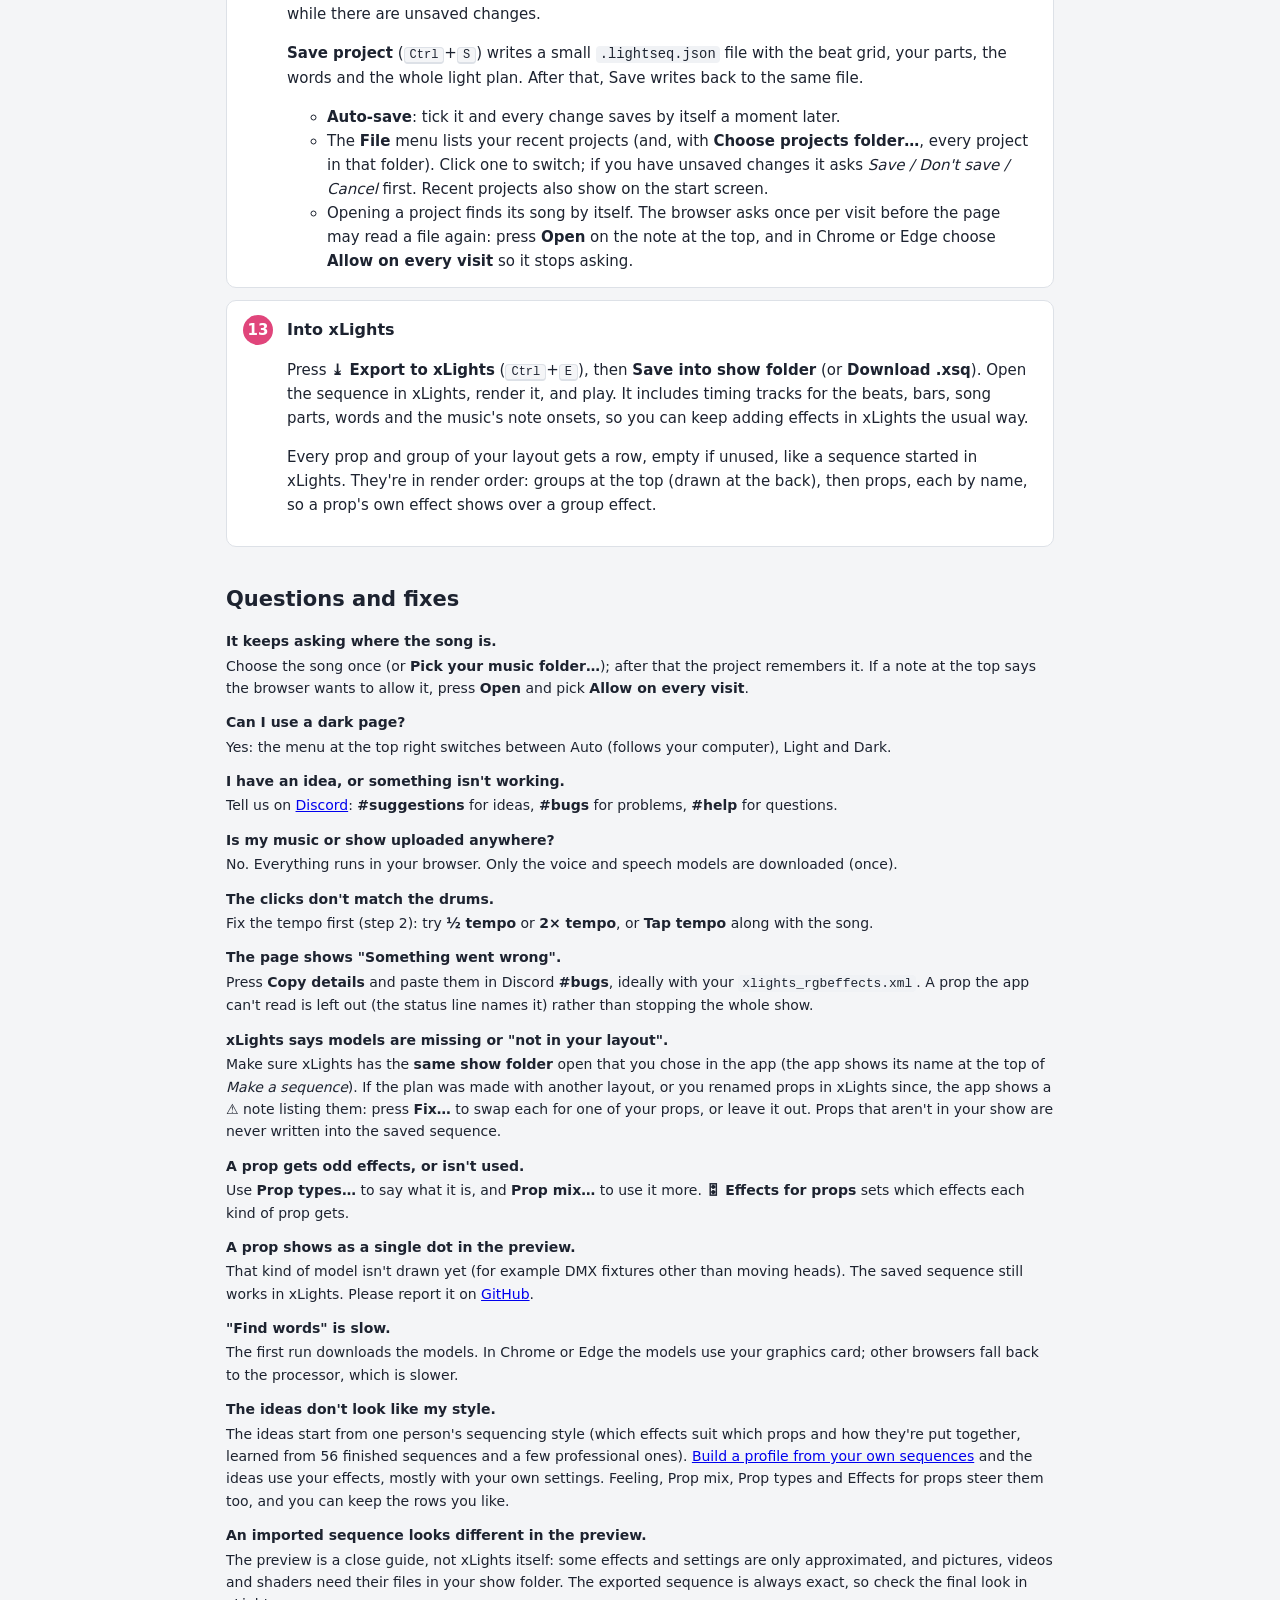
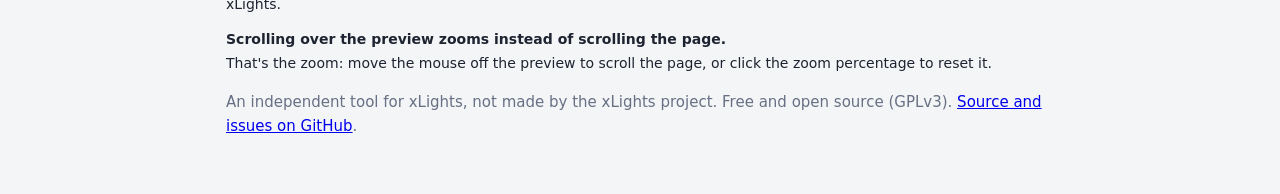
==== commit d2871bf4: "Remove the downloaded voice models; keep big speech files cached The footer shows the space the mode" ====
--- a/tutorial.html
+++ b/tutorial.html
@@ -4,8 +4,8 @@
 <meta charset="utf-8">
 <meta name="viewport" content="width=device-width, initial-scale=1">
 <title>How to use SequenceStarter</title>
-<script src="js/theme.js"></script>
-<link rel="stylesheet" href="css/style.css">
+<script src="js/theme.js?v=db2b3682"></script>
+<link rel="stylesheet" href="css/style.css?v=db02ff3c">
 <style>
   .guide { max-width: 860px; margin: 0 auto; padding: 8px 16px 48px; line-height: 1.6; }
   .guide h2 { margin: 36px 0 8px; font-size: 21px; }
@@ -104,7 +104,7 @@
       <h3>Find the words (optional)</h3>
       <p>For singing faces and words on a matrix, go to <b>Words &amp; vocals</b> and press <b>Find words &amp; vocals</b>. Paste the lyrics first if you
       have them: the timing comes out better. The first time, the browser downloads the voice and speech models
-      (about 400 MB, kept for next time), and working through a song takes a few minutes. You can drag any word in the
+      (about 400 MB, or about 950 MB if you leave the lyrics empty, kept for next time), and working through a song takes a few minutes. You can drag any word in the
       timeline if it lands in the wrong place. Words that shouldn't be there (an "Ah-ha" it heard in the music, say) can
       go: click a word in the timeline and press <b>Delete</b>, press <b>✕</b> on a line in the list, or <b>remove them</b> next to
       the filled-in sounds to take all of those out at once. Wrong or missing words: <b>double-click</b> a word (or press Enter on a
--- a/css/style.css
+++ b/css/style.css
@@ -382,6 +382,7 @@
 .mix-wrap { overflow: auto; padding: 8px 16px; min-height: 0; }
 .mix-table { border-collapse: collapse; font-size: 13px; }
 .mix-table th, .mix-table td { padding: 3px 5px; border-bottom: 1px solid var(--line); text-align: left; white-space: nowrap; }
+.mix-table tr.sub td:first-child { padding-left: 22px; }
 .mix-table thead th { position: sticky; top: 0; background: var(--surface); font-weight: 600; }
 .mix-prop { font-weight: 600; }
 .mix-prop .muted { display: block; font-weight: 400; max-width: 200px; overflow: hidden; text-overflow: ellipsis; }
